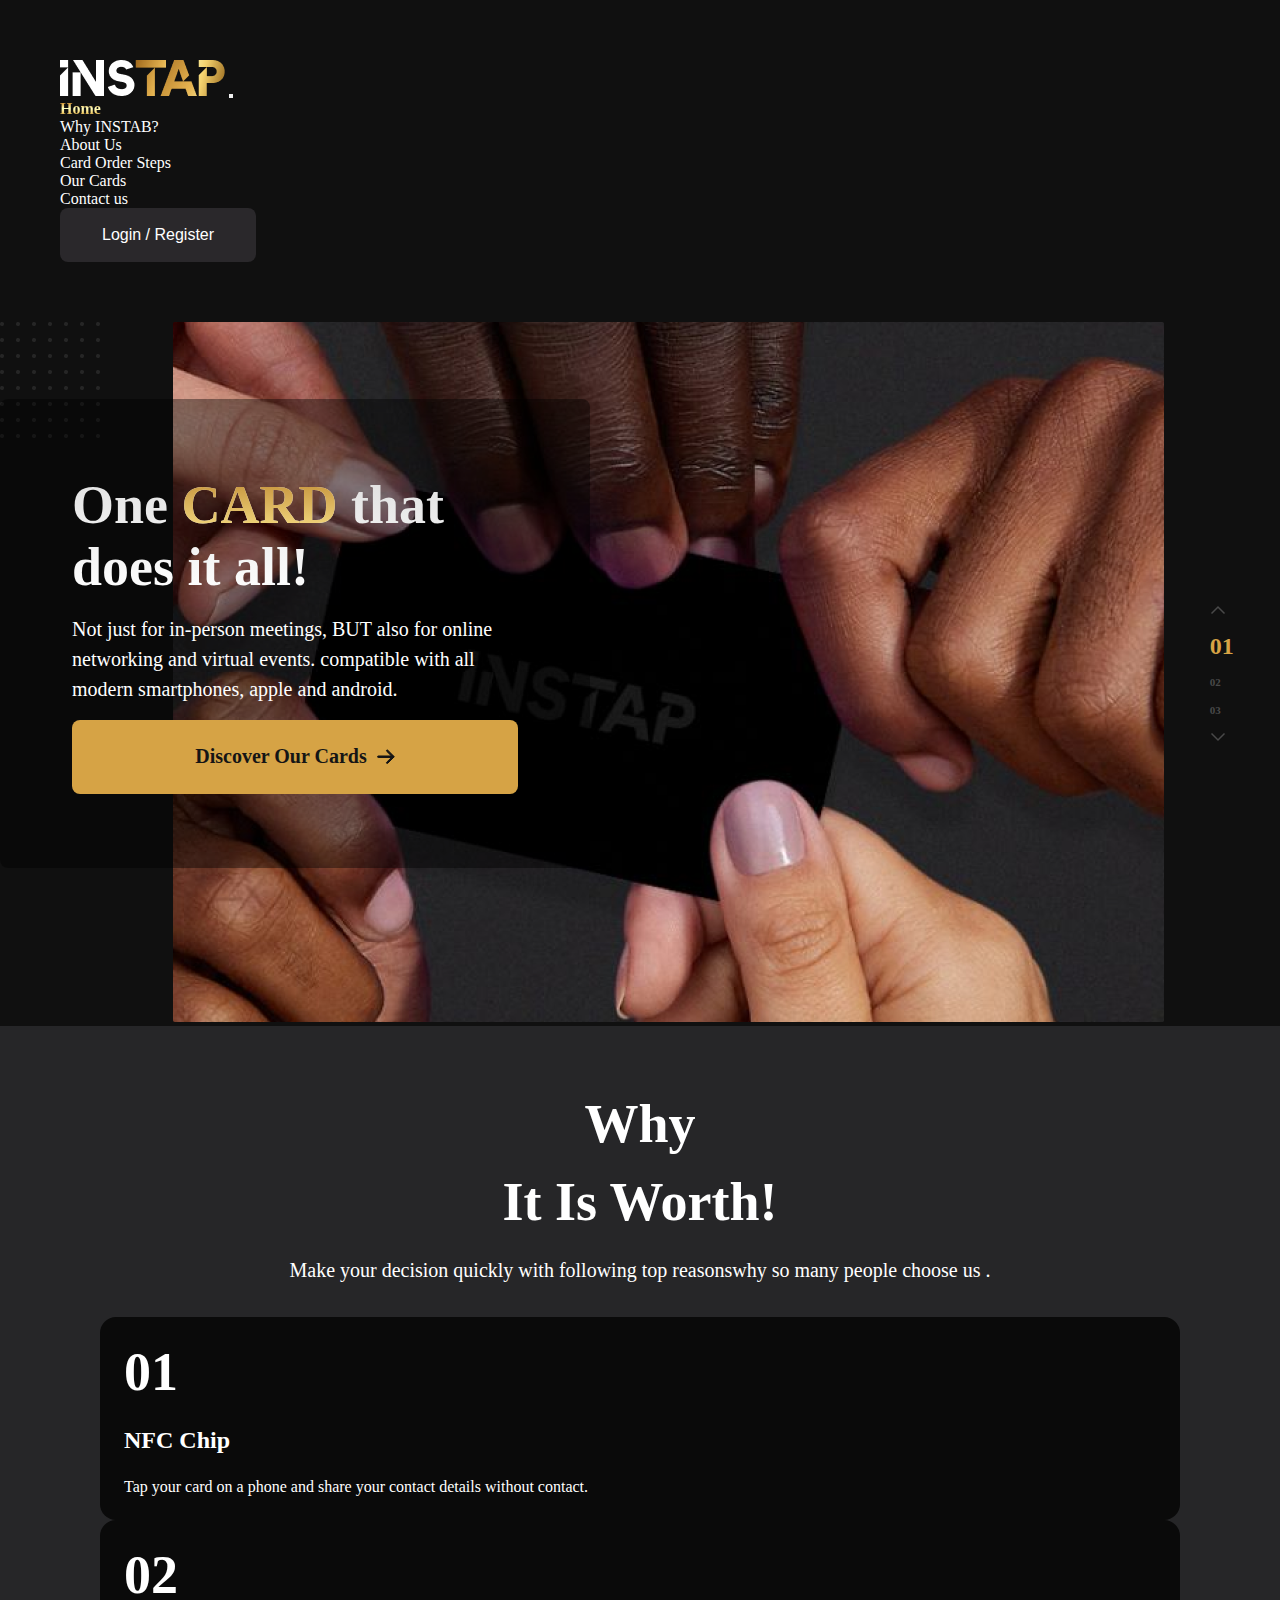
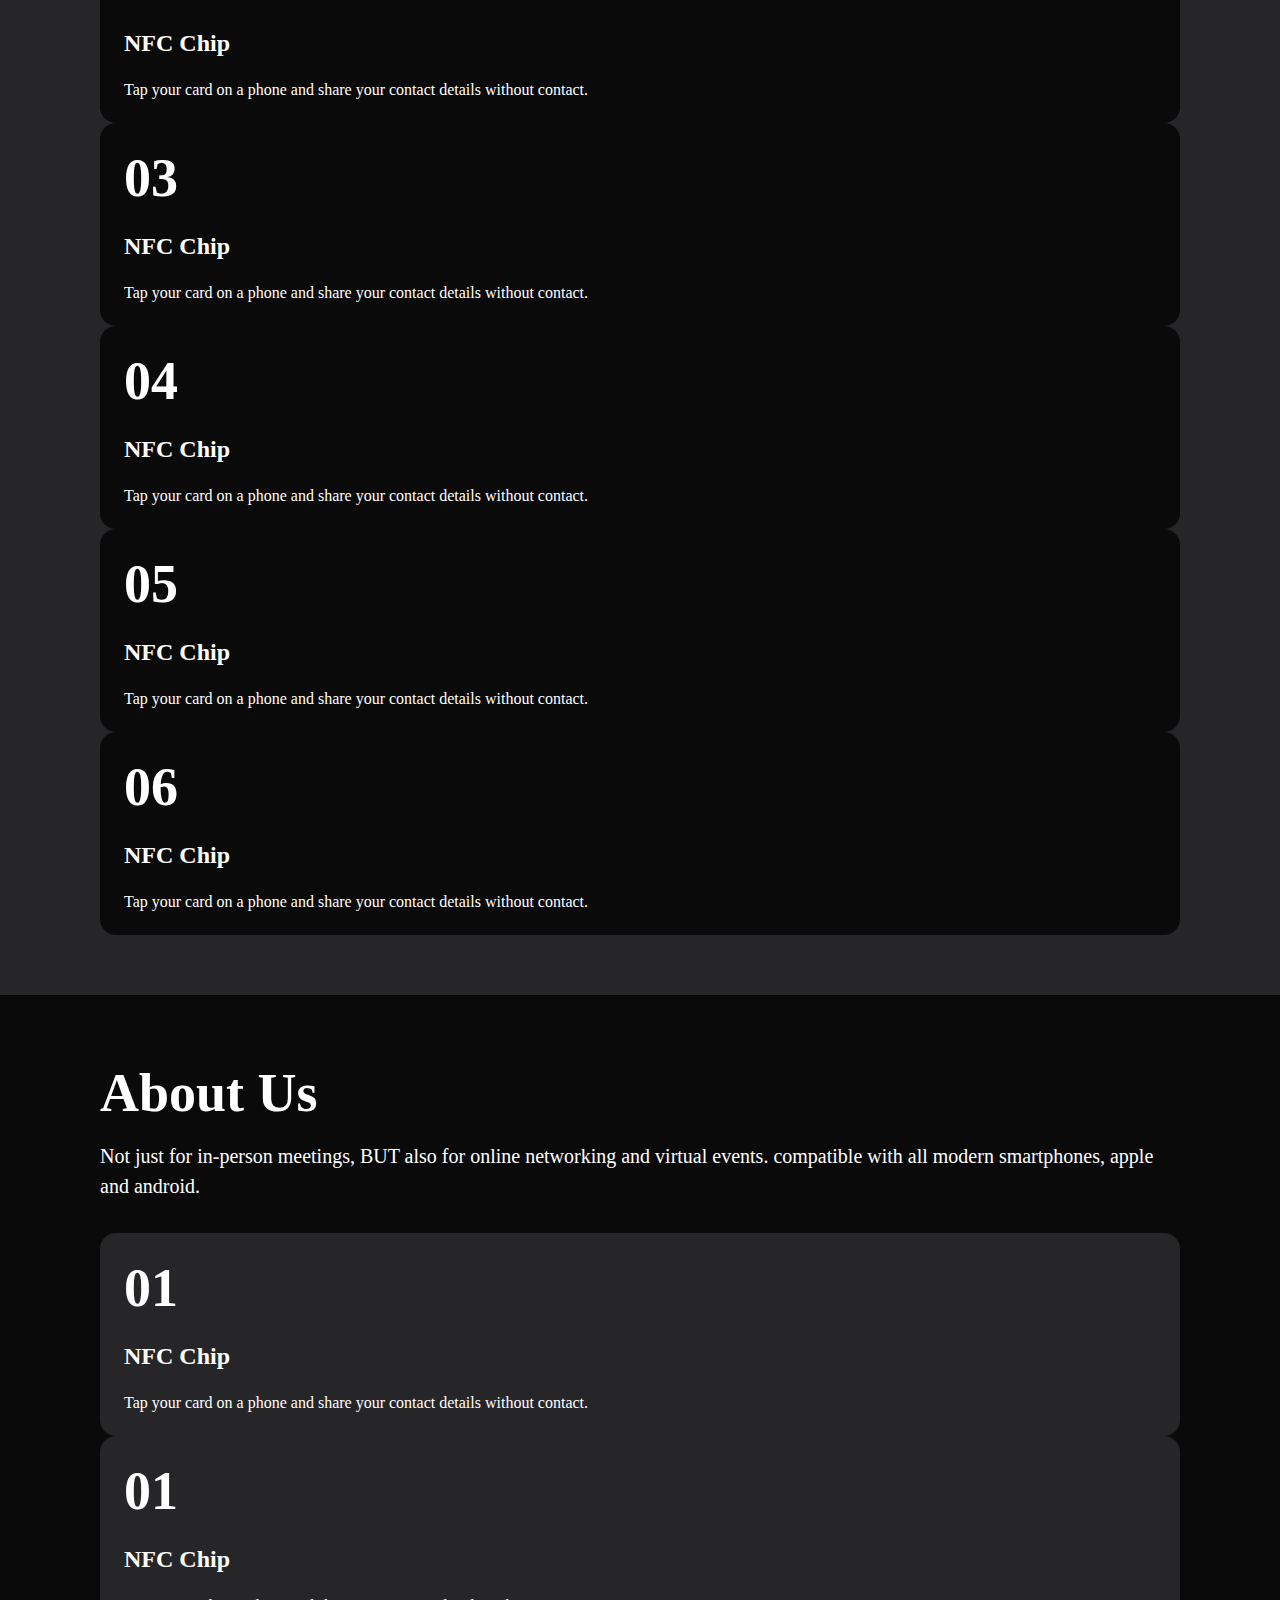
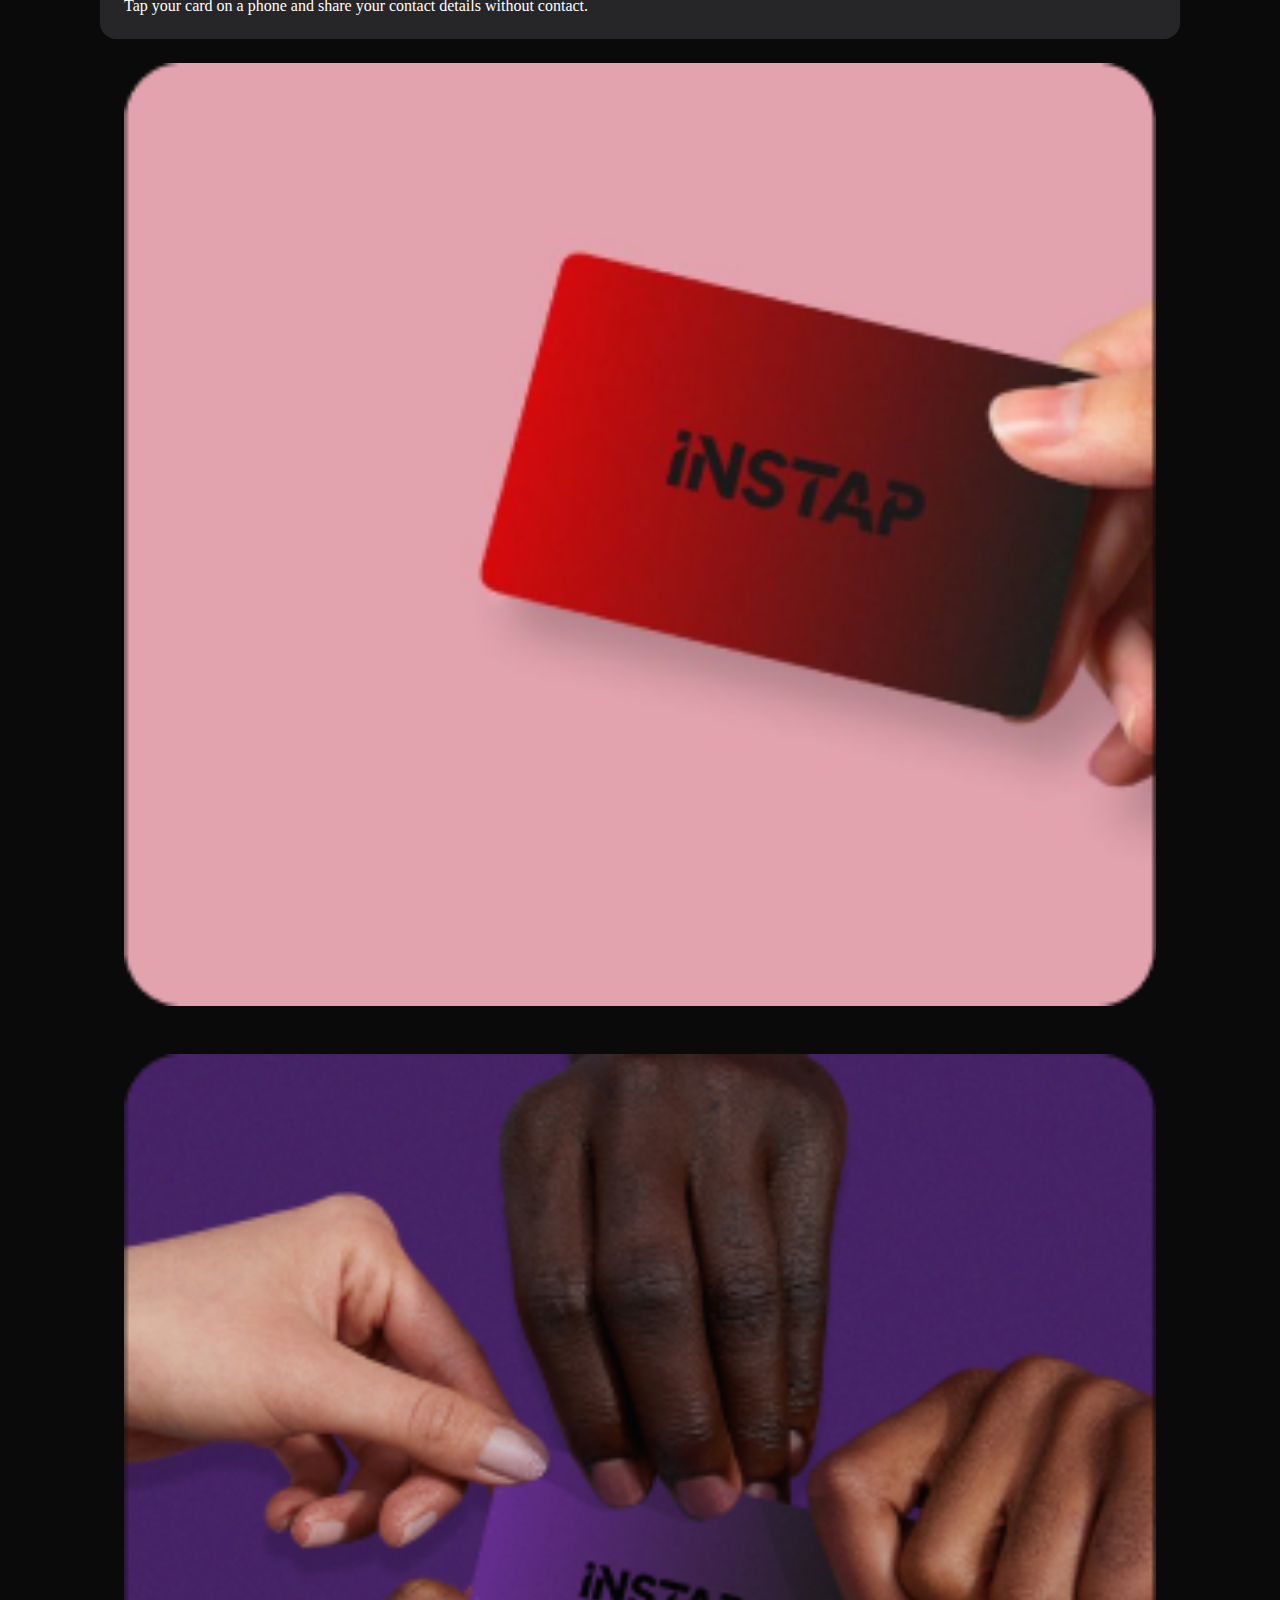
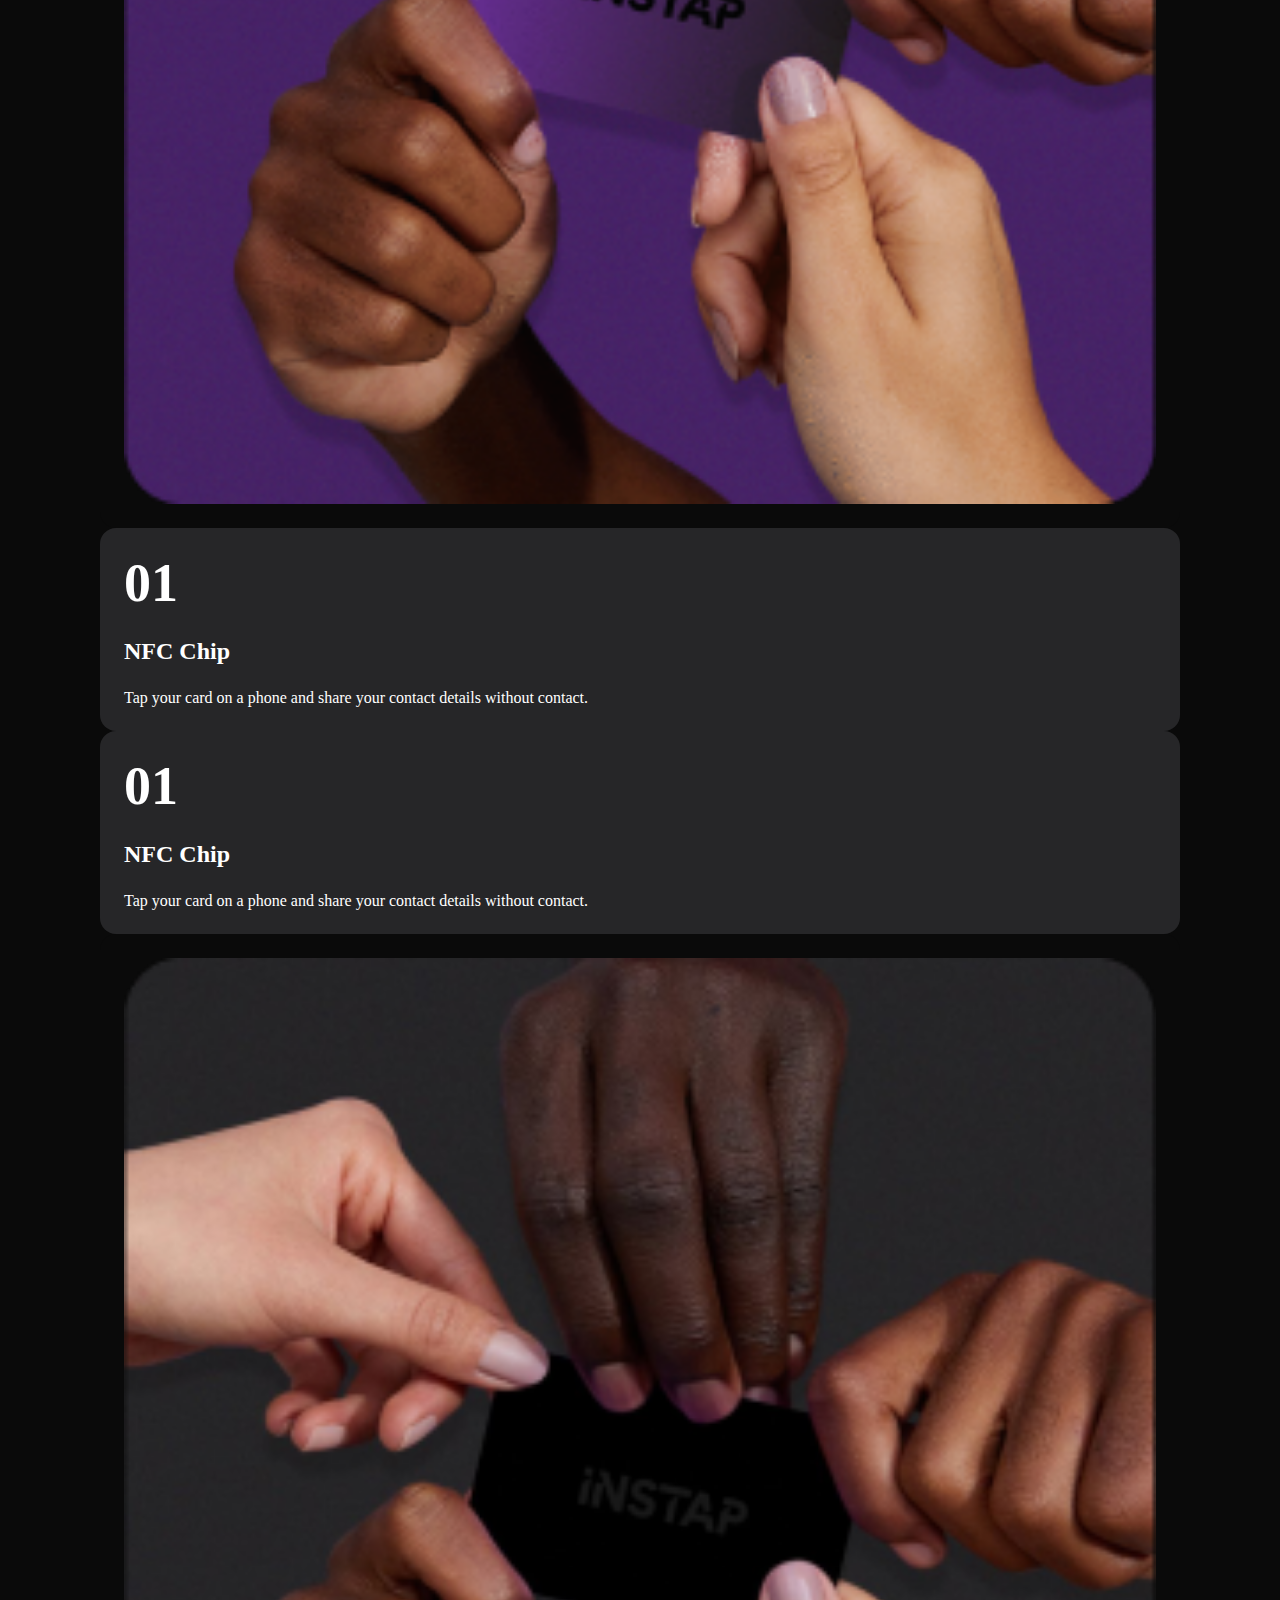
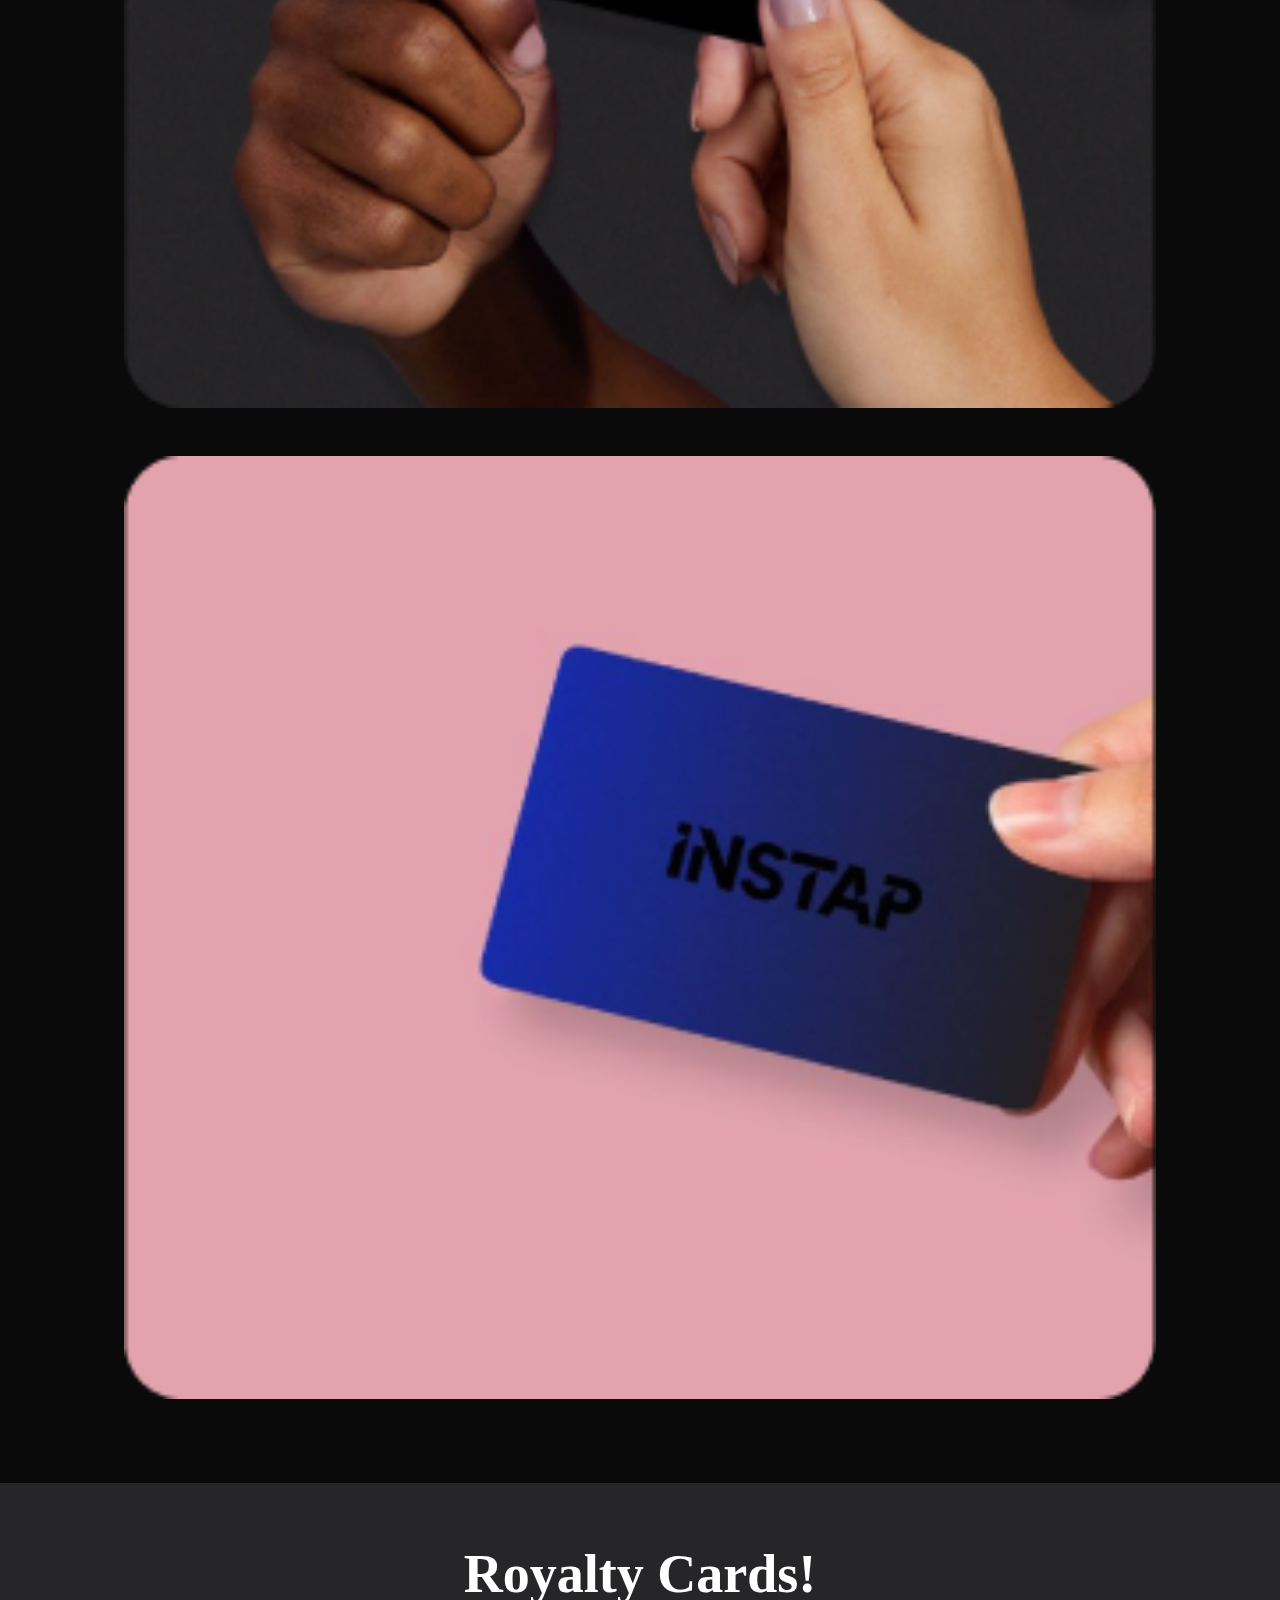
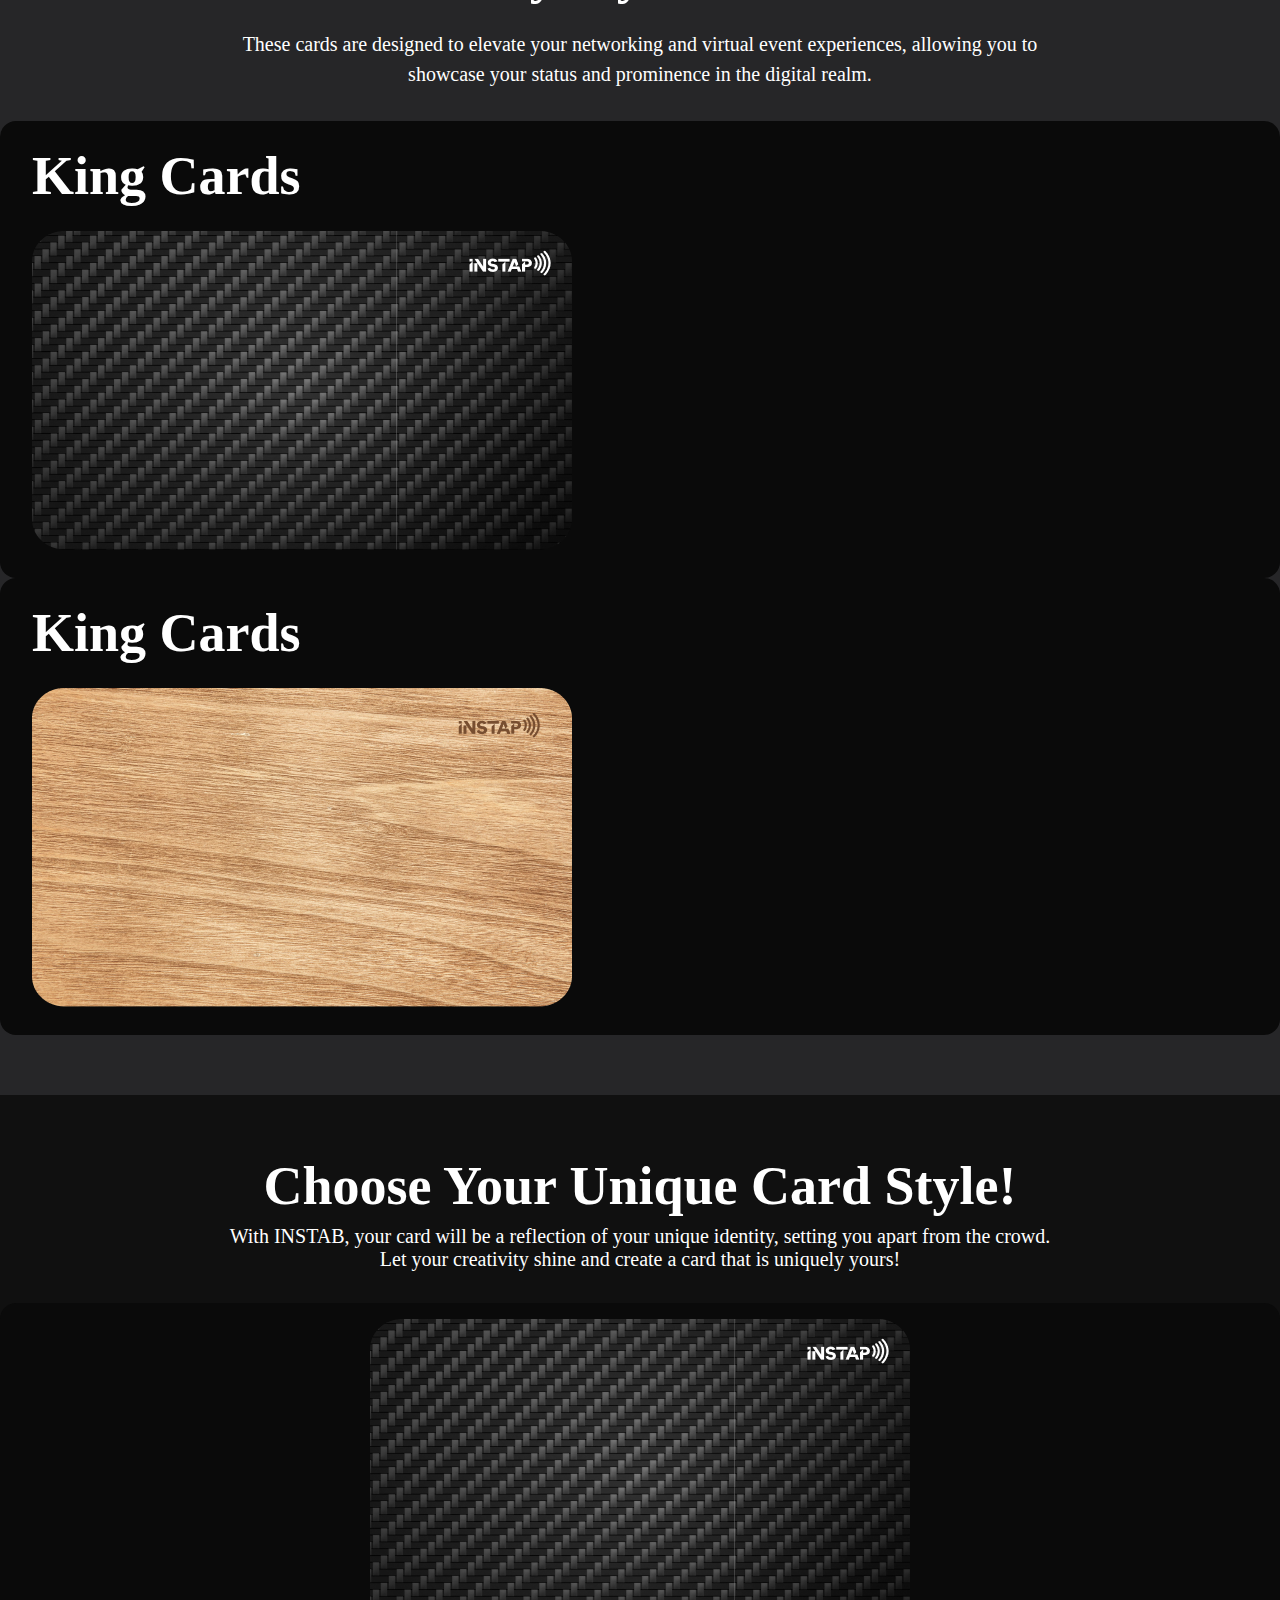
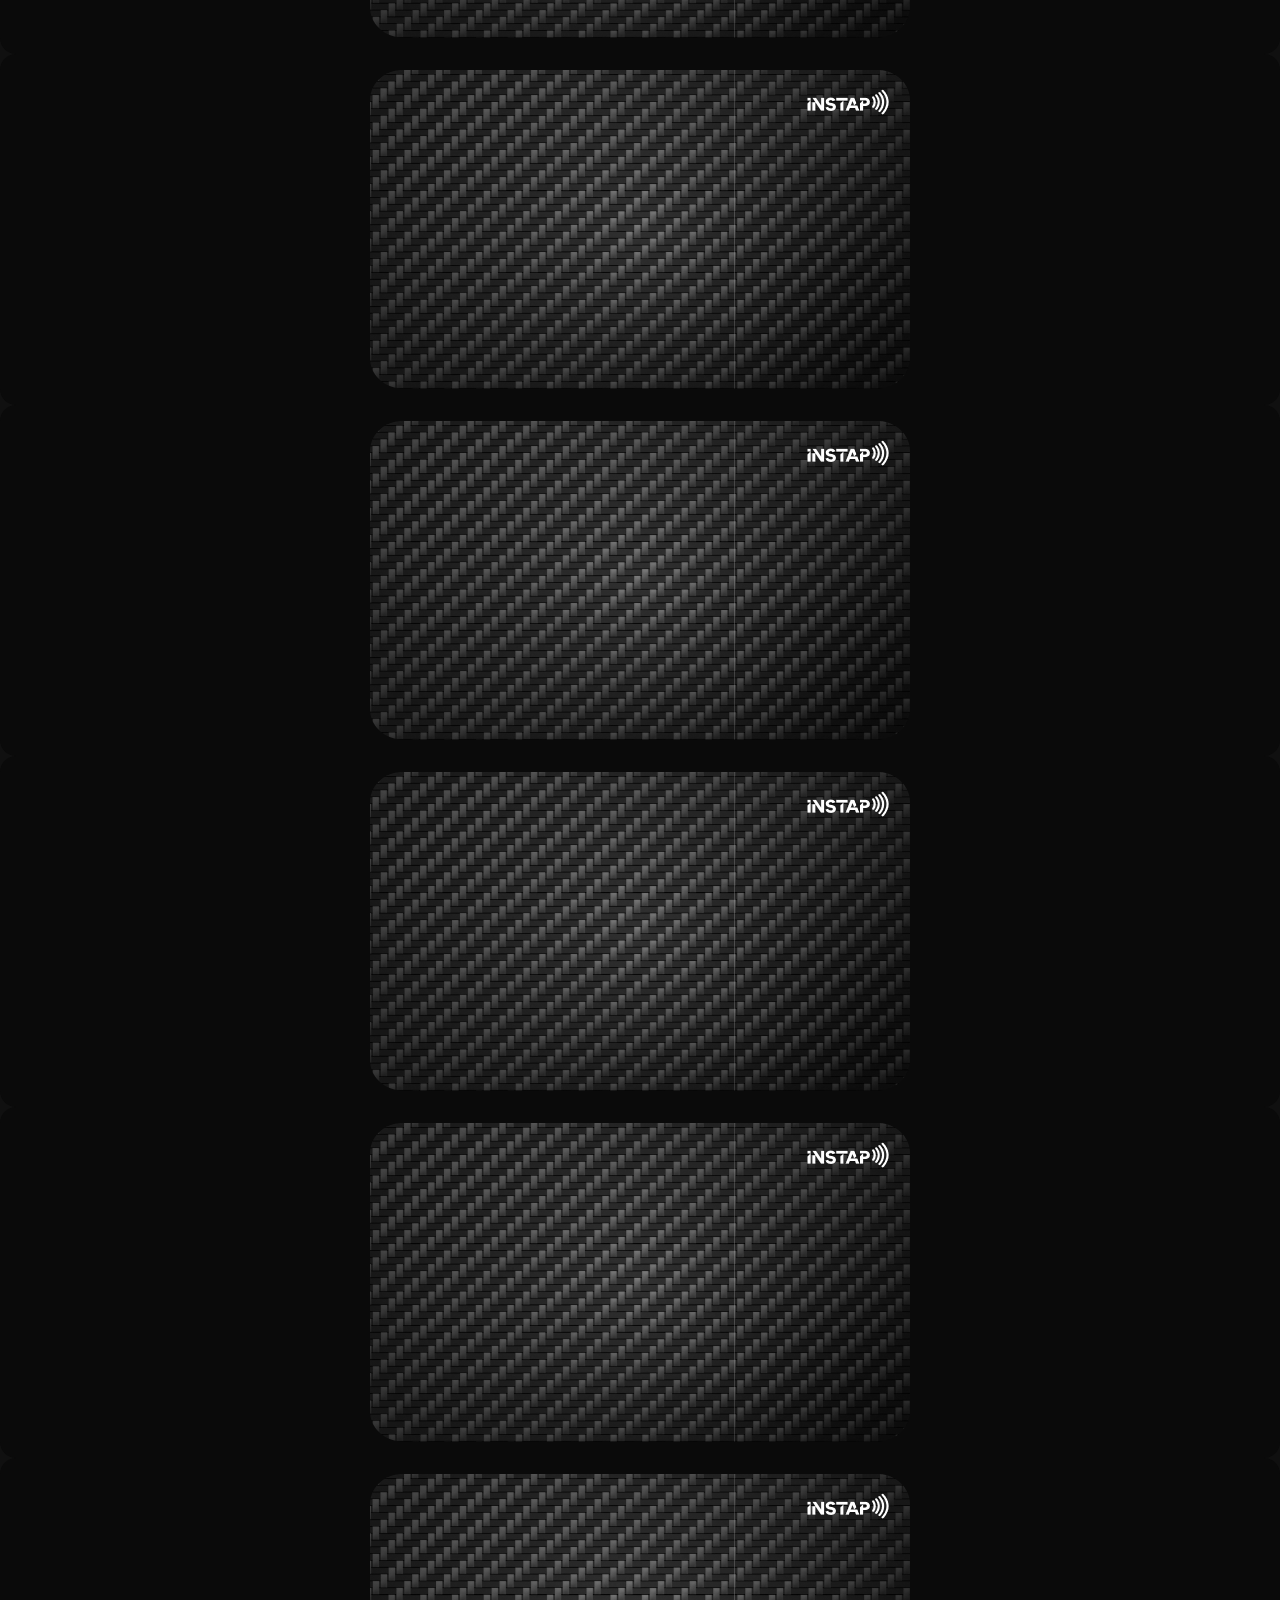
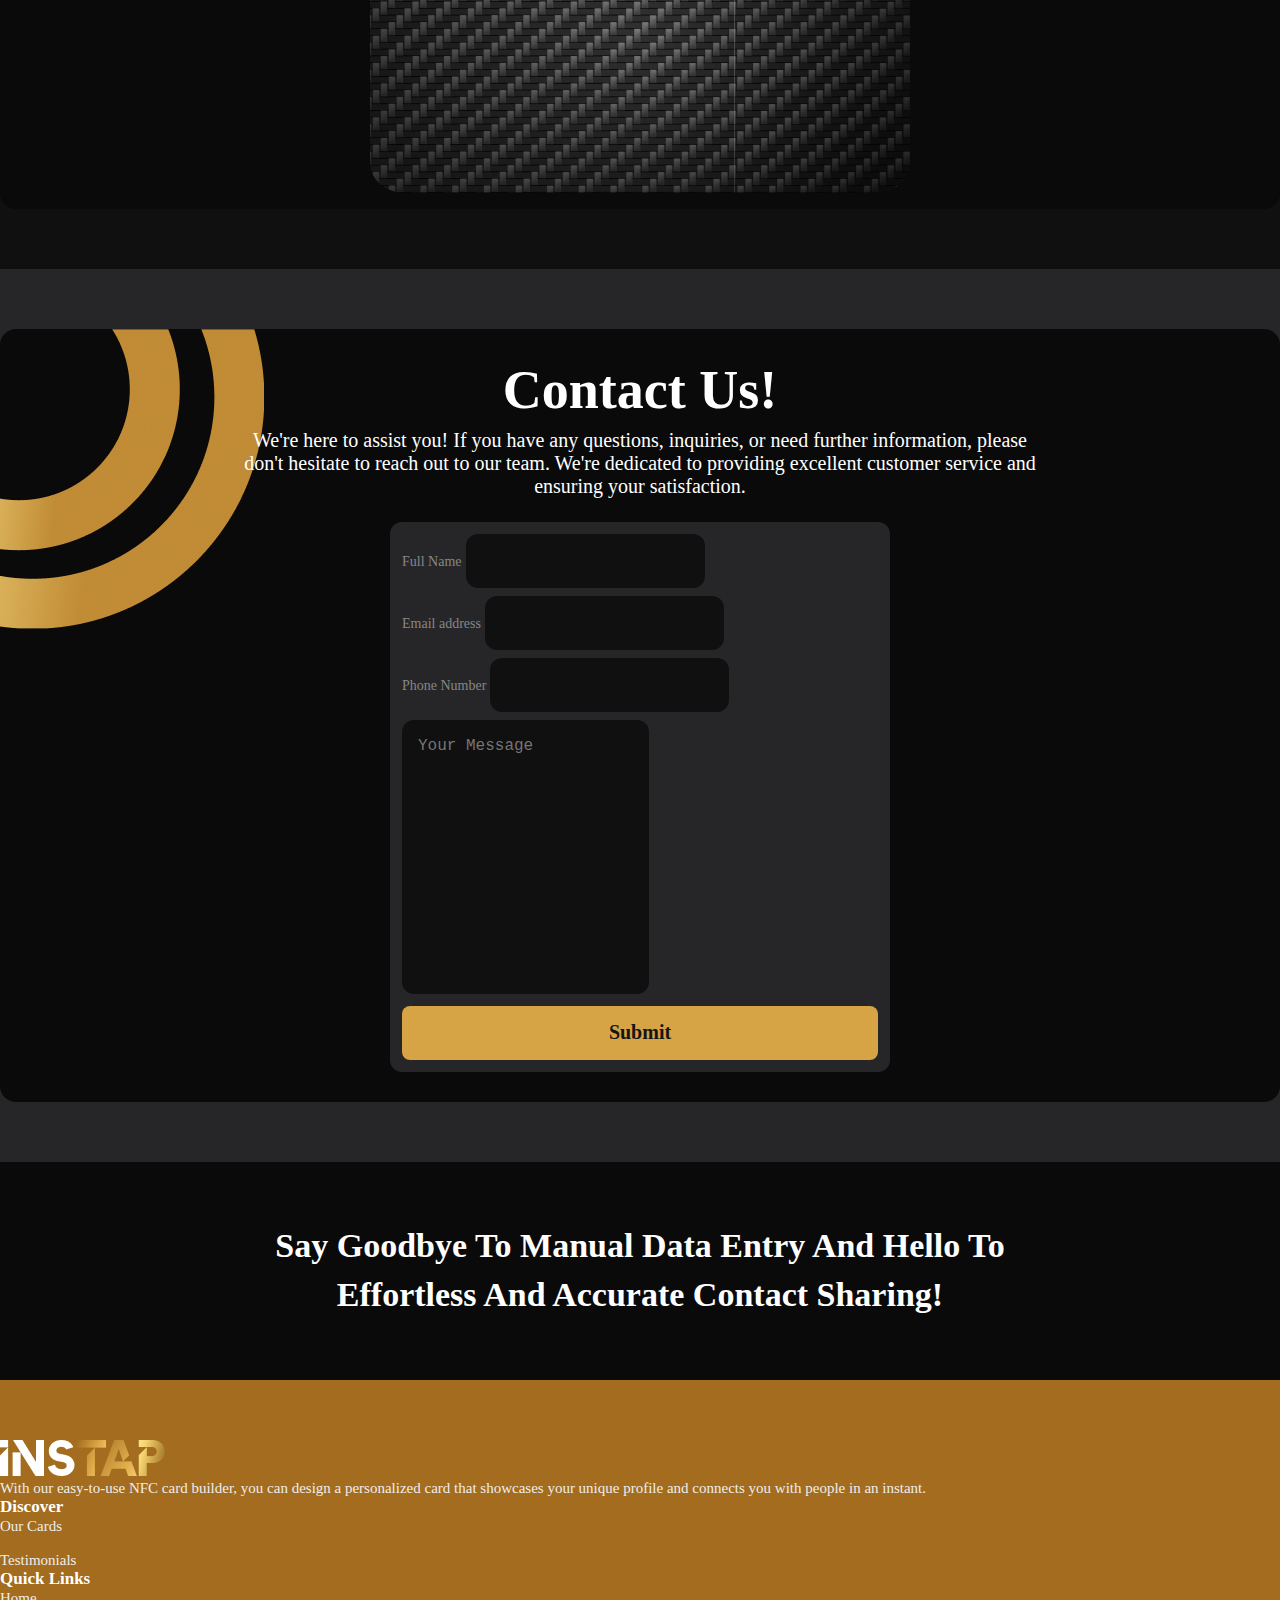
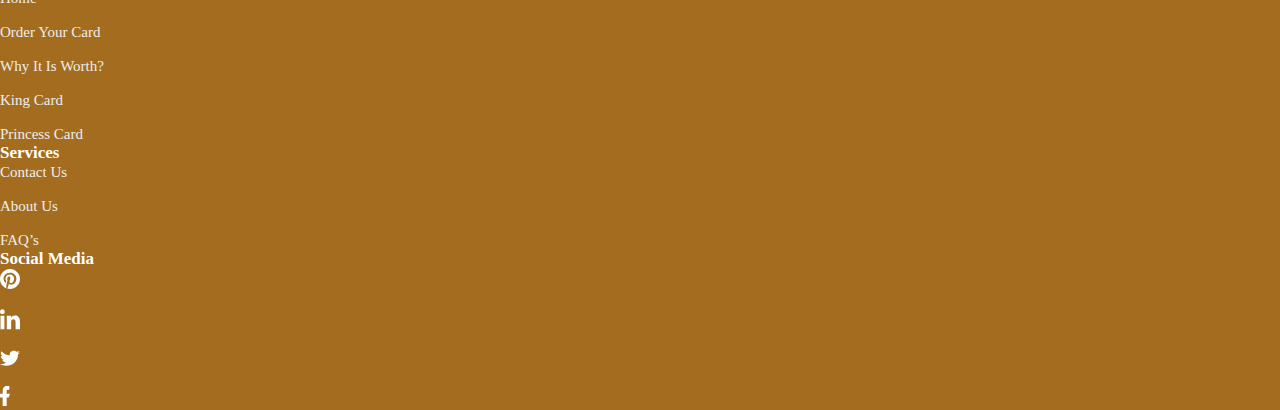
==== index.html @ fa88ee72 "fix slider and responsive it" ====
<!DOCTYPE html>
<html lang="en">

<head>
    <!-- Required meta tags -->
    <meta charset="utf-8" />
    <meta name="viewport" content="width=device-width, initial-scale=1" />

    <!-- Bootstrap CSS -->
    <link href="https://cdn.jsdelivr.net/npm/bootstrap@5.0.2/dist/css/bootstrap.min.css" rel="stylesheet"
        integrity="sha384-EVSTQN3/azprG1Anm3QDgpJLIm9Nao0Yz1ztcQTwFspd3yD65VohhpuuCOmLASjC" crossorigin="anonymous" />
    <link rel="stylesheet" href="./css/style.css" />
    <title>INSTAP</title>
</head>

<body>
    <div class="instap">
        <nav class="navbar navbar-expand-lg navbar-light ">
            <div class="container">
                <a class="navbar-brand" href="/">
                    <img src="./images/logo.png" alt="logo" />
                </a>
                <button class="navbar-toggler" type="button" data-bs-toggle="collapse" data-bs-target="#navbarNav"
                    aria-controls="navbarNav" aria-expanded="false" aria-label="Toggle navigation">
                    <span class="navbar-toggler-icon"></span>
                </button>
                <div class="collapse navbar-collapse" id="navbarNav">
                    <ul class="navbar-nav mx-auto">
                        <li class="nav-item">
                            <a class="nav-link active" href="/">Home</a>
                        </li>
                        <li class="nav-item">
                            <a class="nav-link" href="/">Why INSTAB?</a>
                        </li>
                        <li class="nav-item">
                            <a class="nav-link" href="/">About Us</a>
                        </li>
                        <li class="nav-item">
                            <a class="nav-link" href="/">Card Order Steps</a>
                        </li>
                        <li class="nav-item">
                            <a class="nav-link" href="/">Our Cards</a>
                        </li>
                        <li class="nav-item">
                            <a class="nav-link" href="/">Contact us</a>
                        </li>
                    </ul>
                    <button class="  btn-login-reg">Login / Register</button>
                </div>
            </div>
        </nav>


        <main>

            <section class="slider">
                <div class="slider-content">
                    <div class="slider-item-left">
                        <img src="./images/dots.png" alt="">
                        <div class="slider-item-over">
                            <div class="item-over-info">
                                <h3>One <span>CARD</span> that does it all!</h3>
                                <p>Not just for in-person meetings, BUT also for online networking and virtual events.
                                    compatible with all modern smartphones, apple and android.</p>
                                <a href="/">Discover Our Cards
                                    <svg width="18" height="15" viewBox="0 0 18 15" fill="none"
                                        xmlns="http://www.w3.org/2000/svg">
                                        <path
                                            d="M0.5 7.72571C0.5 7.34601 0.782154 7.03222 1.14823 6.98255L1.25 6.97571L16.25 6.97571C16.6642 6.97571 17 7.31149 17 7.72571C17 8.1054 16.7178 8.4192 16.3518 8.46886L16.25 8.47571L1.25 8.47571C0.835786 8.47571 0.5 8.13992 0.5 7.72571Z"
                                            fill="#151515" stroke="#151515" />
                                        <path
                                            d="M9.67101 2.23278C9.37749 1.94051 9.37646 1.46564 9.66872 1.17212C9.93442 0.905279 10.351 0.880177 10.6451 1.0974L10.7294 1.16983L16.7794 7.19383C17.047 7.46032 17.0714 7.87843 16.8524 8.17251L16.7794 8.25673L10.7294 14.2817C10.4359 14.574 9.96105 14.573 9.66877 14.2795C9.40305 14.0127 9.37971 13.596 9.59817 13.3028L9.67096 13.2189L15.187 7.72501L9.67101 2.23278Z"
                                            fill="#151515" stroke="#151515" />
                                    </svg>

                                </a>
                            </div>
                        </div>
                    </div>
                </div>
                <div class="slider-dots">
                    <div class="item-dots">
                    </div>
                </div>
            </section>
            <section class="why-instap">
                <div class="container">
                    <div class="why-instap-top">
                        <h1 class="why-instap-top-title">
                            Why
                            </br>
                            It Is Worth!</h1>
                        <p class="why-instap-top-desc">Make your decision quickly with following top reasonswhy so many
                            people choose us .</p>
                    </div>

                    <div class="row gy-3">
                        <div class="col-12 col-md-4">
                            <div class="why-items">
                                <h2>01</h2>
                                <span>NFC Chip</span>
                                <p>Tap your card on a phone and share your contact details without contact.</p>
                            </div>
                        </div>
                        <div class="col-12 col-md-4">
                            <div class="why-items">
                                <h2>02</h2>
                                <span>NFC Chip</span>
                                <p>Tap your card on a phone and share your contact details without contact.</p>
                            </div>
                        </div>
                        <div class="col-12 col-md-4">
                            <div class="why-items">
                                <h2>03</h2>
                                <span>NFC Chip</span>
                                <p>Tap your card on a phone and share your contact details without contact.</p>
                            </div>
                        </div>

                        <div class="col-12 col-md-4">
                            <div class="why-items">
                                <h2>04</h2>
                                <span>NFC Chip</span>
                                <p>Tap your card on a phone and share your contact details without contact.</p>
                            </div>
                        </div>
                        <div class="col-12 col-md-4">
                            <div class="why-items">
                                <h2>05</h2>
                                <span>NFC Chip</span>
                                <p>Tap your card on a phone and share your contact details without contact.</p>
                            </div>
                        </div>
                        <div class="col-12 col-md-4">
                            <div class="why-items">
                                <h2>06</h2>
                                <span>NFC Chip</span>
                                <p>Tap your card on a phone and share your contact details without contact.</p>
                            </div>
                        </div>


                    </div>


                </div>
            </section> 


            <section class="about-us">
                <div class="container">
                    <div class="about-us-top">
                        <h2 class="about-us-top-title">About Us</h2>
                        <p class="about-us-top-desc">Not just for in-person meetings, BUT also for online networking and
                            virtual events. compatible with all modern smartphones, apple and android.</p>
                    </div>

                    <div class="row g-3">
                        <div class="col col-md-3">
                            <div class="why-items about-us-item">
                                <h2>01</h2>
                                <span>NFC Chip</span>
                                <p>Tap your card on a phone and share your contact details without contact.</p>
                            </div>


                        </div>
                        <div class="col-md-3">
                            <div class="why-items about-us-item">
                                <h2>01</h2>
                                <span>NFC Chip</span>
                                <p>Tap your card on a phone and share your contact details without contact.</p>
                            </div>


                        </div>
                        <div class="col-md-3">
                            <div class="why-items p-0">
                                <img src="./images/about-instap.png" alt="">
                            </div>

                        </div>
                        <div class="col-md-3">
                            <div class="why-items p-0">
                                <img src="./images/about-instap2.png" alt="">
                            </div>
                        </div>
                        <div class="col col-md-3">
                            <div class="why-items about-us-item">
                                <h2>01</h2>
                                <span>NFC Chip</span>
                                <p>Tap your card on a phone and share your contact details without contact.</p>
                            </div>


                        </div>
                        <div class="col-md-3">
                            <div class="why-items about-us-item">
                                <h2>01</h2>
                                <span>NFC Chip</span>
                                <p>Tap your card on a phone and share your contact details without contact.</p>
                            </div>


                        </div>
                        <div class="col-md-3">
                            <div class="why-items p-0">
                                <img src="./images/about-instap3.png" alt="">
                            </div>

                        </div>
                        <div class="col-md-3">
                            <div class="why-items p-0">
                                <img src="./images/about-instap4.png" alt="">
                            </div>
                        </div>
                    </div>
                </div>
            </section>

            <section class="cards">
                <div class="container">
                    <div class="cards-top">
                        <h2 class="cards-top-title">Royalty Cards!</h2>
                        <p class="cards-top-desc">These cards are designed to elevate your networking and virtual event
                            experiences, allowing you to showcase your status and prominence in the digital realm.</p>
                    </div>

                    <div class="row g-3">
                        <div class="col-md-6">
                            <div class="cards-items">
                                <h2 class="card-items-title">King Cards</h2>
                                <div>
                                    <img src="./images/card-item.png" alt="">
                                </div>
                            </div>
                        </div>
                        <div class="col-md-6">
                            <div class="cards-items">
                                <h2 class="card-items-title">King Cards</h2>
                                <div>
                                    <img src="./images/card-item2.png" alt="">
                                </div>
                            </div>
                        </div>
                    </div>
                </div>
            </section>


            <section class="choose-card">
                <div class="container">
                    <div class="choose-card-top">
                        <h2 class="choose-card-top-title">Choose Your Unique Card Style!</h2>
                        <p class="choose-card-top-desc">With INSTAB, your card will be a reflection of your unique
                            identity, setting you apart from the crowd. Let your creativity shine and create a card that
                            is uniquely yours!</p>
                    </div>

                    <div class="row g-3">
                        <div class="col-12 col-md-6">
                            <div class="choose-card-item">
                                <img src="./images/card-item.png" alt="">

                            </div>
                        </div>

                        <div class="col-12 col-md-6">
                            <div class="choose-card-item">
                                <img src="./images/card-item.png" alt="">

                            </div>
                        </div>
                        <div class="col-12 col-md-6">
                            <div class="choose-card-item">
                                <img src="./images/card-item.png" alt="">

                            </div>
                        </div>

                        <div class="col-12 col-md-6">
                            <div class="choose-card-item">
                                <img src="./images/card-item.png" alt="">

                            </div>
                        </div>

                        <div class="col-12 col-md-6">
                            <div class="choose-card-item">
                                <img src="./images/card-item.png" alt="">

                            </div>
                        </div>
                        <div class="col-12 col-md-6">
                            <div class="choose-card-item">
                                <img src="./images/card-item.png" alt="">

                            </div>
                        </div>


                    </div>
                </div>



            </section>


            <section class="contact-us">
                <div class="container">
                    <div class="contact-us-top">
                        <h2 class="contact-us-top-title">Contact Us!</h2>
                        <p class="contact-us-top-desc">We're here to assist you! If you have any questions, inquiries,
                            or need further information, please don't hesitate to reach out to our team. We're dedicated
                            to providing excellent customer service and ensuring your satisfaction.</p>
                    </div>

                    <form>
                        <div class="mb-2">
                            <label class="form-label">Full Name</label>
                            <input type="text" class="form-control">
                        </div>
                        <div class="mb-2">
                            <label for="exampleInputEmail1" class="form-label">Email address</label>
                            <input type="email" class="form-control" id="exampleInputEmail1"
                                aria-describedby="emailHelp">
                        </div>
                        <div class="mb-2">
                            <label class="form-label">Phone Number</label>
                            <input type="text" class="form-control">
                        </div>
                        <div class="mb-3">
                            <textarea class="form-control" placeholder="Your Message" id="floatingTextarea2"
                                style="height: 274px"></textarea>
                        </div>

                        <button type="submit" class="btn btn-primary btn-form">Submit</button>
                    </form>

                    <img src="./images/contact.png" alt="" class="img-contact">
                </div>
            </section>

            <div class="say-goodbye">
                <p>Say goodbye to manual data entry and hello to effortless and accurate contact sharing!</p>
            </div>
        </main>



     
        <footer>
            <div class="container">
                <div class="row g-5 ">
                    <div class="col ">
                        <a href="/">
                            <img src="./images/logo.png" alt="" />
                        </a>
                        <p class="footer-desc">
                            With our easy-to-use NFC card builder, you can design a personalized
                            card that showcases your unique profile and connects you with people
                            in an instant.
                        </p>
                    </div>
                    <div class="col">
                        <h4 class="footer-item-title">Discover</h4>
                        <ul class="footer-list">
                            <li><a href="">Our Cards</a></li>
                            <li><a href="">Testimonials</a></li>
                        </ul>
                    </div>
                    <div class="col">
                        <h4 class="footer-item-title">Quick Links</h4>
                        <ul class="footer-list">
                            <li><a href="">Home</a></li>
                            <li><a href="">Order Your Card</a></li>
                            <li><a href="">Why It Is Worth?</a></li>
                            <li><a href="">King Card</a></li>
                            <li><a href="">Princess Card</a></li>
                        </ul>
                    </div>

                    <div class="col">
                        <h4 class="footer-item-title">Services</h4>
                        <ul class="footer-list">
                            <li><a href="">Contact Us</a></li>
                            <li><a href="">About Us</a></li>
                            <li><a href="">FAQ’s</a></li>
                        </ul>
                    </div>
                    <div class="col">
                        <h4 class="footer-item-title">Social Media</h4>
                        <ul class="footer-list">
                            <li>
                                <a href="">
                                    <svg width="20" height="20" viewBox="0 0 20 20" fill="none"
                                        xmlns="http://www.w3.org/2000/svg">
                                        <path
                                            d="M20 9.99998C20 15.5228 15.5228 20 10 20C8.96691 20 7.9704 19.8433 7.03295 19.5525C7.4442 18.8843 8.0437 17.8104 8.26376 16.9464L8.88926 14.5678C9.21026 15.1933 10.165 15.7201 11.1773 15.7201C14.1897 15.7201 16.3625 12.9464 16.3625 9.49784C16.3625 6.1892 13.6629 3.72008 10.1979 3.72008C5.87693 3.72008 3.58887 6.6172 3.58887 9.76945C3.58887 11.2427 4.37076 13.0617 5.6218 13.646C5.8111 13.7365 5.9181 13.6954 5.95922 13.5143C5.97286 13.4563 6.01055 13.305 6.05527 13.1255C6.11846 12.8718 6.1957 12.5616 6.23905 12.3785C6.26376 12.2797 6.25551 12.1892 6.17322 12.0905C5.76172 11.5884 5.43247 10.6666 5.43247 9.81062C5.43247 7.60483 7.10326 5.47318 9.95101 5.47318C12.4119 5.47318 14.1321 7.14394 14.1321 9.53901C14.1321 12.2386 12.7658 14.1151 10.9881 14.1151C10.0086 14.1151 9.26789 13.3003 9.50655 12.3044C9.60911 11.8796 9.74399 11.4433 9.87519 11.0189C10.1125 10.2511 10.3378 9.52235 10.3378 8.9711C10.3378 8.20567 9.9263 7.5637 9.07035 7.5637C8.06622 7.5637 7.25964 8.60075 7.25964 9.9917C7.25964 10.8723 7.55593 11.4732 7.55593 11.4732C7.55593 11.4732 6.5683 15.6625 6.38722 16.4443C6.18987 17.3077 6.26362 18.5244 6.35405 19.3145C2.63424 17.8574 0 14.2363 0 9.99998C0 4.47714 4.47717 0 10 0C15.5228 0 20 4.47714 20 9.99998Z"
                                            fill="white" />
                                    </svg>
                                </a>
                            </li>
                            <li>
                                <a href="">
                                    <svg width="20" height="21" viewBox="0 0 20 21" fill="none"
                                        xmlns="http://www.w3.org/2000/svg">
                                        <path fill-rule="evenodd" clip-rule="evenodd"
                                            d="M20 20.3334H15.5796V13.3024C15.5796 11.4624 14.8886 10.2059 13.3677 10.2059C12.205 10.2059 11.5582 11.0539 11.2573 11.8709C11.1441 12.1639 11.1618 12.5724 11.1618 12.9809V20.3334H6.78273C6.78273 20.3334 6.83909 7.87887 6.78273 6.74687H11.1618V8.87938C11.4209 7.94688 12.82 6.61638 15.0527 6.61638C17.8232 6.61638 20 8.57037 20 12.7789V20.3334ZM2.35454 5.04738H2.32591C0.915002 5.04738 0 4.00887 0 2.69237C0 1.35037 0.941824 0.333374 2.38137 0.333374C3.81955 0.333374 4.70408 1.34787 4.73181 2.68837C4.73181 4.00487 3.81954 5.04738 2.35454 5.04738ZM0.504539 6.74687H4.40272V20.3334H0.504539V6.74687Z"
                                            fill="white" />
                                    </svg>
                                </a>
                            </li>
                            <li>
                                <a href=""><svg width="20" height="16" viewBox="0 0 20 16" fill="none"
                                        xmlns="http://www.w3.org/2000/svg">
                                        <path
                                            d="M20 2.44334C19.2477 2.74623 18.452 2.94754 17.6375 3.04108C18.4959 2.57097 19.1376 1.82657 19.4412 0.948917C18.6376 1.38879 17.7585 1.69859 16.8418 1.86492C16.2797 1.3105 15.5498 0.925028 14.7471 0.758614C13.9443 0.5922 13.106 0.652544 12.3409 0.931799C11.5758 1.21105 10.9195 1.6963 10.4572 2.32446C9.99495 2.95261 9.74811 3.6946 9.7488 4.45397C9.74565 4.74374 9.77753 5.03293 9.84384 5.31617C8.21268 5.24236 6.61677 4.85162 5.16043 4.1695C3.70409 3.48738 2.42012 2.52924 1.39245 1.35771C0.864844 2.19023 0.701343 3.17722 0.935321 4.11722C1.1693 5.05723 1.78312 5.87937 2.65149 6.41586C2.00274 6.39968 1.3677 6.2398 0.799894 5.94971V5.99094C0.800962 6.86489 1.1282 7.71182 1.72653 8.38916C2.32485 9.0665 3.15773 9.53291 4.08496 9.70986C3.73418 9.7952 3.37266 9.83712 3.00991 9.8345C2.74943 9.83875 2.48922 9.81707 2.23377 9.76984C2.49877 10.5209 3.00949 11.1778 3.69562 11.6499C4.38176 12.122 5.20957 12.3862 6.0651 12.4061C4.61377 13.4537 2.82387 14.0221 0.981439 14.0203C0.653423 14.0223 0.325605 14.0049 0 13.9682C1.87484 15.0833 4.05953 15.6732 6.2899 15.6666C13.8348 15.6666 17.96 9.89786 17.96 4.89744C17.96 4.73006 17.9537 4.56868 17.9449 4.40823C18.7537 3.87403 19.4501 3.20817 20 2.44334Z"
                                            fill="white" />
                                    </svg>
                                </a>
                            </li>

                            <li>
                                <a href="">
                                    <svg width="10" height="20" viewBox="0 0 10 20" fill="none"
                                        xmlns="http://www.w3.org/2000/svg">
                                        <path fill-rule="evenodd" clip-rule="evenodd"
                                            d="M10 7.69231H6.66667V4.61538C6.66667 3.76615 7.264 3.84615 8 3.84615H9.33333V0H6.66667C5.6058 0 4.58838 0.486263 3.83824 1.35181C3.08809 2.21737 2.66667 3.39131 2.66667 4.61538V7.69231H0V11.5385H2.66667V20H6.66667V11.5385H8.66667L10 7.69231Z"
                                            fill="white" />
                                    </svg>
                                </a>
                            </li>
                        </ul>
                    </div>

                </div>
            </div>
        </footer>

    </div>


    <script src="https://cdn.jsdelivr.net/npm/bootstrap@5.0.2/dist/js/bootstrap.bundle.min.js"
        integrity="sha384-MrcW6ZMFYlzcLA8Nl+NtUVF0sA7MsXsP1UyJoMp4YLEuNSfAP+JcXn/tWtIaxVXM"
        crossorigin="anonymous"></script>
    <script src="./js/index.js"></script>
</body>

</html>
---- css/style.css ----
/* general style */
* {
  padding: 0;
  margin: 0;
  box-sizing: border-box;
}

ul {
  list-style: none;
  padding: 0;
}
a {
  text-decoration: none;
}

p {
  margin: 0;
}
textarea {
  resize: none;
}

.instap {
  background: #101010;
  display: flex;
  justify-content: space-between;
  flex-direction: column;
  height: 100vh;
}
/* nav style */
.navbar{
    padding: 60px;
}

.navbar-light .navbar-nav .nav-link.active, .navbar-light .navbar-nav .show>.nav-link{
    background-image: linear-gradient(#834906,#E5B350,#FFFFBE,#F5D36F,#774300);
    -webkit-background-clip: text;
    -webkit-text-fill-color: transparent;
font-weight: 700;
  


}


.navbar-nav {
    gap: 30px;
}
.navbar-light .navbar-nav .nav-link{
  color: #fff;
  font-weight: 500;
  font-size: 16px;
  margin: 0;
}
.btn-login-reg {
  background-color: #2a282b;
  height: 54px;
  padding: 12px 42px;
  border-radius: 8px;
  display: flex;
  justify-content: center;
  align-items: center;
  border: none;
  color: #fff;
  font-size: 16px;
  line-height: 19.5px;
  font-weight: 500;
}
/* main style */
.slider {
background-color: rgba(16, 16, 16, 1);
  display: flex;
}
.slider img{
    max-width: 100%;
}
.slider-content{
    flex: 10;
    display: flex;
    justify-content: space-between;
    position: relative;
}

.slider-content .slider-item:first-child {
    flex: 1;
    display: flex;
    align-items: flex-start;
}
.slider-dots{
    flex: 1;
    display: flex;
    justify-content: center;
    align-items: center;
}
.item-dots span{
color: #494949;
font-weight: 900;
font-size: 11px;
font-family: 'Noto Serif JP';
}
.item-dots span.active{
  color: #D6A345;
  
  font-size: 24px;

  }
.slider-item img{
  width: 991px;
}
.slider-item-over{
    background: rgba(0, 0, 0, 0.4);
    border-radius: 8px;
position: absolute;
top: 11%;
left: 0;
display: flex;
justify-content: center;
align-items: center;

width: 590px;
height: 469px;

}
.item-over-info{
    display: flex;
    flex-direction: column;
    gap: 16px;
    width: 446px;
}
.item-over-info h3{
    font-size: 54px;
    font-weight: 900;
    font-family: 'Noto Serif JP';
    background-image: linear-gradient(rgba(224, 224, 224, 1),
    rgba(255, 255, 255, 1));
    -webkit-background-clip: text;
    -webkit-text-fill-color: transparent;
}
.item-over-info h3 span{
    background-image: linear-gradient(rgba(193, 140, 53, 1),
    rgba(248, 224, 135, 1));
    -webkit-background-clip: text;
    -webkit-text-fill-color: transparent;
}
.item-over-info p{
    color: #fff;
    font-weight: 400;
    font-size: 20px;
    font-family: 'Product Sans';
    line-height: 30px;
    width: 446px;
}
.item-over-info a {
    background: rgba(214, 163, 69, 1);
    padding: 17px 40px;
    border-radius: 8px;
    height: 74px;
    border: none;
    color: rgba(21, 21, 21, 1);
    font-family: 'Proxima Nova';
    font-weight: 700;
    font-size: 20px;
    display: flex;
    justify-content: center;
    align-items: center;
    gap: 10px;
}
.item-dots {
  display: flex;
  flex-direction: column;
  gap: 16px;
}
.why-instap {
  background: #262628;
  padding: 60px 100px;
}
.why-instap-top {
  display: flex;
  flex-direction: column;
  gap: 14px;
  justify-content: center;
  align-items: center;
}
.why-instap-top-title {
  text-align: center;
  color: #fff;
  font-weight: 900;
  font-size: 54px;
  font-family: "Noto Serif JP";
  line-height: 77.6px;
}
.why-instap-top-desc {
  font-weight: 400;
  font-size: 20px;
  line-height: 30px;
  color: #fff;
  font-family: "Product Sans";
}
.why-items {
  background: #0a0a0a;
  padding: 24px;
  border-radius: 16px;
  display: flex;
  flex-direction: column;
  gap: 24px;
}
.why-items h2 {
  color: #fff;
  font-weight: 900;
  font-size: 54px;
  font-family: "Noto Serif JP";
}
.why-items span {
  font-weight: 700;
  color: #fff;
  font-size: 24px;
  font-family: "Product Sans";
}
.why-items p {
  letter-spacing: 1%;
  font-weight: 400;
  font-size: 16px;
  font-family: "Product Sans";
  color: #fff;
}

.about-us {
  padding: 60px 100px;
  background-color: #0a0a0a;
}
.about-us .container ,.why-instap .container {
  display: flex;
  flex-direction: column;
  gap: 32px;
}
.about-us-top {
  display: flex;
  flex-direction: column;
  gap: 8px;
}
.about-us-top-title {
  color: #fff;
  font-weight: 900;
  font-size: 54px;
  line-height: 77.6px;
  font-family: "Noto Serif JP";
}
.about-us-top-desc {
  font-weight: 400;
  font-size: 20px;
  letter-spacing: 1%;
  line-height: 30px;
  font-family: "Product Sans";
  font-weight: 400;
  color: #fff;
}
.about-us-item {
  background: #262628;
  height: 100%;
}

.cards {
  padding: 60px 0px;
  background: #262628;
}
.cards img{
    max-width: 100%;
}
.cards .container {
  display: flex;
  flex-direction: column;
  gap: 32px;
}
.cards-top {
  display: flex;
  flex-direction: column;
  justify-content: center;
  align-items: center;
  gap: 24px;
}
.cards-top-title {
  color: #fff;
  font-weight: 900;
  font-size: 54px;
}
.cards-top-desc {
  text-align: center;
  color: #fff;
  font-size: 20px;
  letter-spacing: 1%;
  font-weight: 400;
  line-height: 30px;
  width: 65%;
}
.cards-items {
  display: flex;
  flex-direction: column;
  gap: 24px;
  background: #0a0a0a;
  padding: 24px 32px;
  border-radius: 16px;
}
.card-items-title {
  color: #fff;
  font-weight: 700;
  font-size: 54px;
  font-family: "Product Sans";
}

.choose-card {
  padding: 60px 0px;
  background: #101010;
}
.choose-card img{
    max-width: 100%;
}
.choose-card .container {
  display: flex;
  flex-direction: column;
  gap: 32px;
}
.choose-card-top {
  display: flex;
  justify-content: center;
  flex-direction: column;
  align-items: center;
  gap: 8px;
}
.choose-card-top-title {
  color: #fff;
  font-weight: 900;
  font-size: 54px;
  font-family: "Noto Serif JP";
}
.choose-card-top-desc {
  color: #fff;
  font-weight: 400;
  font-size: 20px;
  font-family: "Product Sans";
  text-align: center;
  width: 65%;
}
.choose-card-item {
  background: #0a0a0a;
  border-radius: 16px;
  padding: 16px;
  display: flex;
  justify-content: center;
  align-items: center;
}

.contact-us {
  padding: 60px 0px;
  background: #262628;
}
.contact-us .container {
  background: #0a0a0a;
  border-radius: 16px;
  display: flex;
  justify-content: center;
  align-items: center;
  flex-direction: column;
  gap: 24px;
  padding: 30px;
  position: relative;
}
.contact-us-top {
  gap: 8px;
  display: flex;
  justify-content: center;
  align-items: center;
  flex-direction: column;
  z-index: 2;
}
.contact-us-top-title {
  color: #fff;
  font-weight: 900;
  font-size: 54px;
  font-family: "Noto Serif JP";
}
.contact-us-top-desc {
  color: #fff;
  font-size: 20px;
  width: 65%;
  font-family: "Product Sans";
  font-weight: 400;
  text-align: center;
}
form {
  background: #262628;
  border-radius: 12px;
  padding: 12px;
  display: flex;
  flex-direction: column;
  gap: 8px;
  width: 500px;
  max-width: 100%;
}
.form-label {
  color: #878787;
  font-weight: 400;
  font-size: 14px;
  font-family: "Product Sans";
}
form .form-control,
form .form-control:focus {
  background: #101010;
  padding: 17px 16px;
  border-radius: 12px;
  height: 54px;
  border: none;
  color: #fff;
  font-weight: 400;
  font-size: 16px;
  outline: none;
}
.btn-form {
  background: #d6a345;
  border: none;
  padding: 17px 40px;
  border-radius: 8px;
  height: 54px;
  display: flex;
  justify-content: center;
  align-items: center;
  color: #151515;
  font-size: 20px;
  font-weight: 700;
  font-family: "Proxima Nova";
}
.img-contact {
  position: absolute;
  left: 0px;
  top: 0px;
  z-index: 1;
}
.say-goodbye {
  background: #0a0a0a;
  padding: 60px 100px;
  display: flex;
  justify-content: center;
  align-items: center;
}
.say-goodbye p {
  color: #fff;
  font-weight: 900;
  font-size: 34px;
  font-family: "Noto Serif JP";
  line-height: 48.86px;
  text-align: center;
  text-transform: capitalize;
  width: 69%;
}

/* footer style */

footer {
  padding-top: 60px;
  background-color: #a36c1e;

}
.footer-items {
  display: flex;
  gap: 81px;
}
.footer-item {
  flex: 1;
}

.footer-item,
.footer-list {
  display: flex;
  flex-direction: column;
  gap: 16px;
}
.footer-desc {
  color: #eee;
  font-weight: 400;
  font-size: 15px;
}
.footer-item-title {
  color: #fff;
  font-weight: 700;
  font-size: 17px;
}
.footer-list li a {
  color: #eee;
  font-weight: 400;
  font-size: 15px;
}


@media (max-width: 575.98px) { 
    .navbar-light .navbar-toggler{
        background: #262628;
    }
    .navbar-brand img{
        width: 160px;
        max-width: 100%;
    }
    .navbar{
        padding: 16px 0;
    }
    .why-instap,.about-us,.say-goodbye {
        padding:60px 0px;    
    
    }
    .item-over-info h3{
      font-size: 20px;
    }
    .item-over-info p{
    font-size: 16px;
    line-height: 1.2;
    width: 100%;
    }
    .slider-item-over{
      width: 298px;
      padding: 16px;
      height: 200px;
    }
    .item-over-info a{
      height: 45px;
      font-size: 16px;
    }
    .why-instap{
        line-height: 61px;
    }
    .why-instap-top-desc {
        line-height: 27px;
    }

    .why-items{
        gap: 0;
    }
    .why-instap p{
        line-height: 2;
    }
    .cards-top-desc,.choose-card-top-desc,.contact-us-top-desc ,.say-goodbye p{
width: 100%;
font-size: 16px;
line-height: 2;
    }

    .footer-items{
        column-gap: 20px;
        row-gap: 0px;
    }
    .footer-item, .footer-list{
        gap: 10px;
    }
}
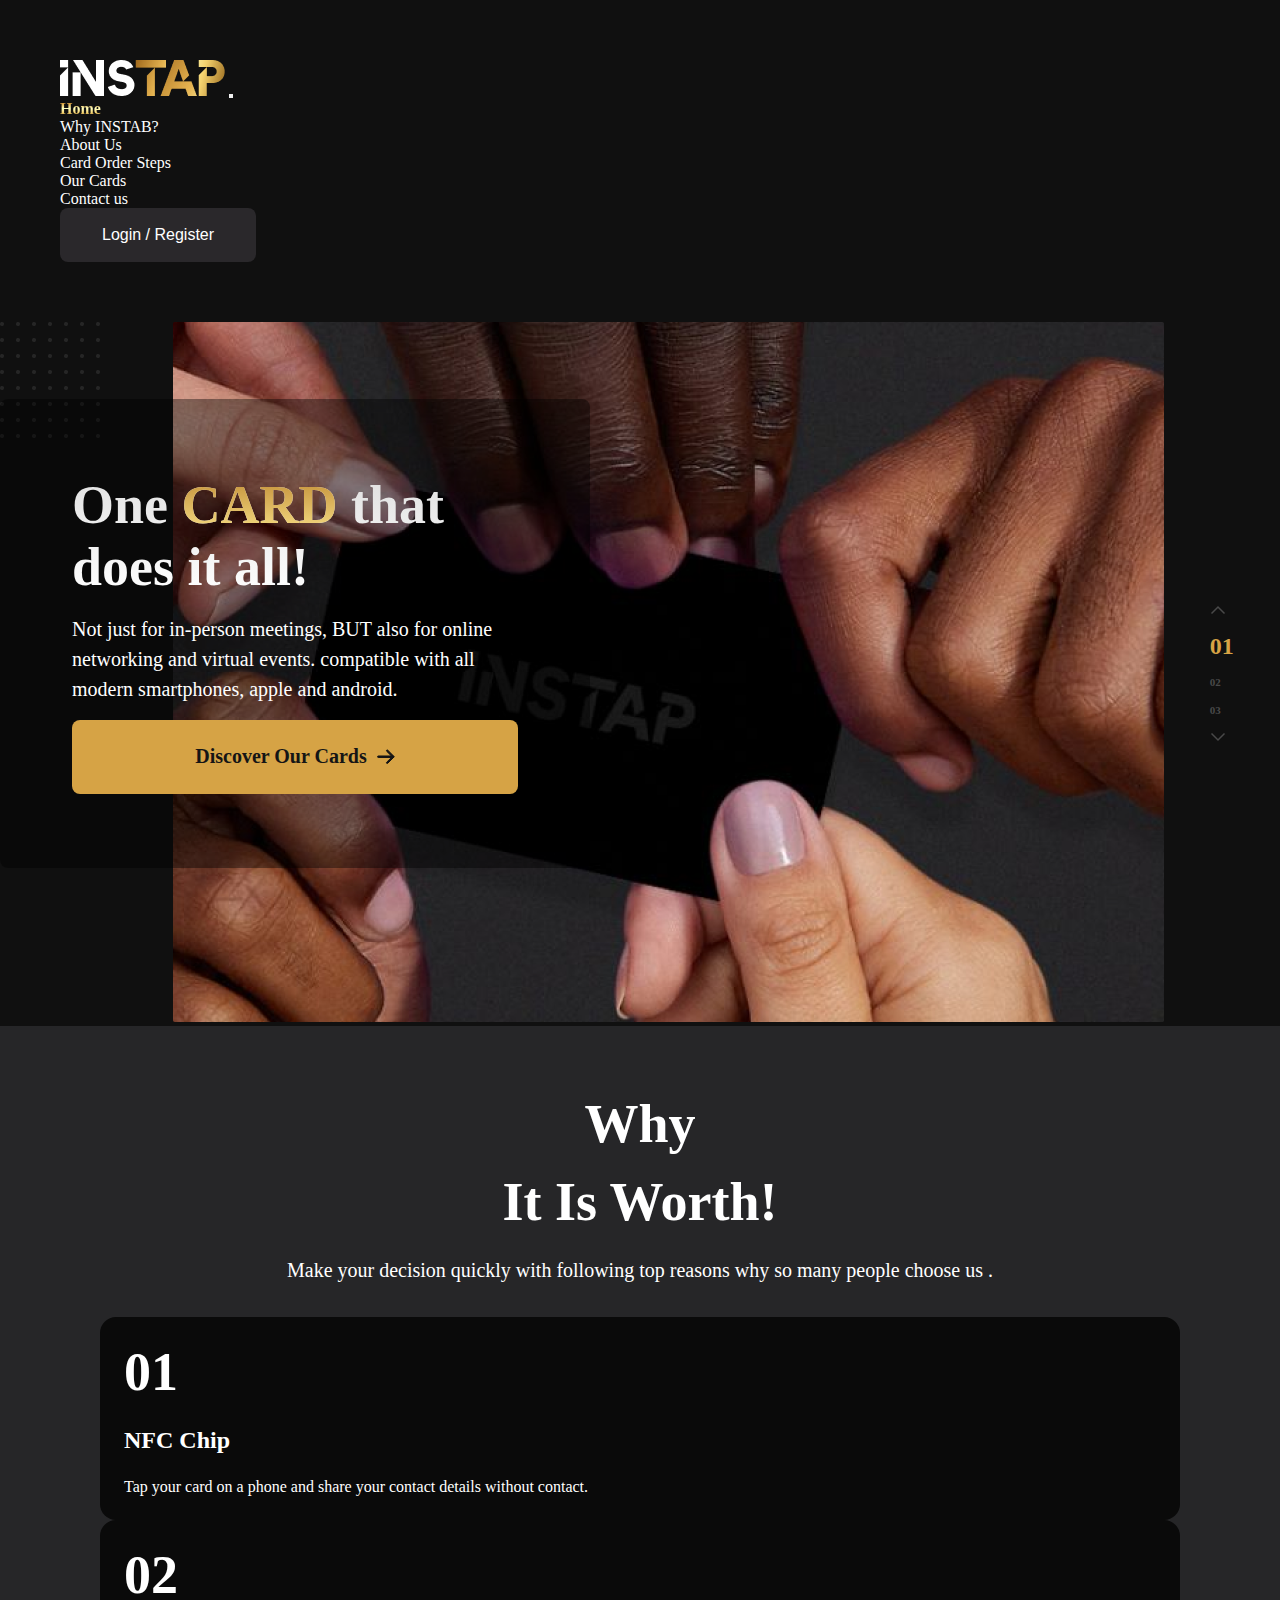
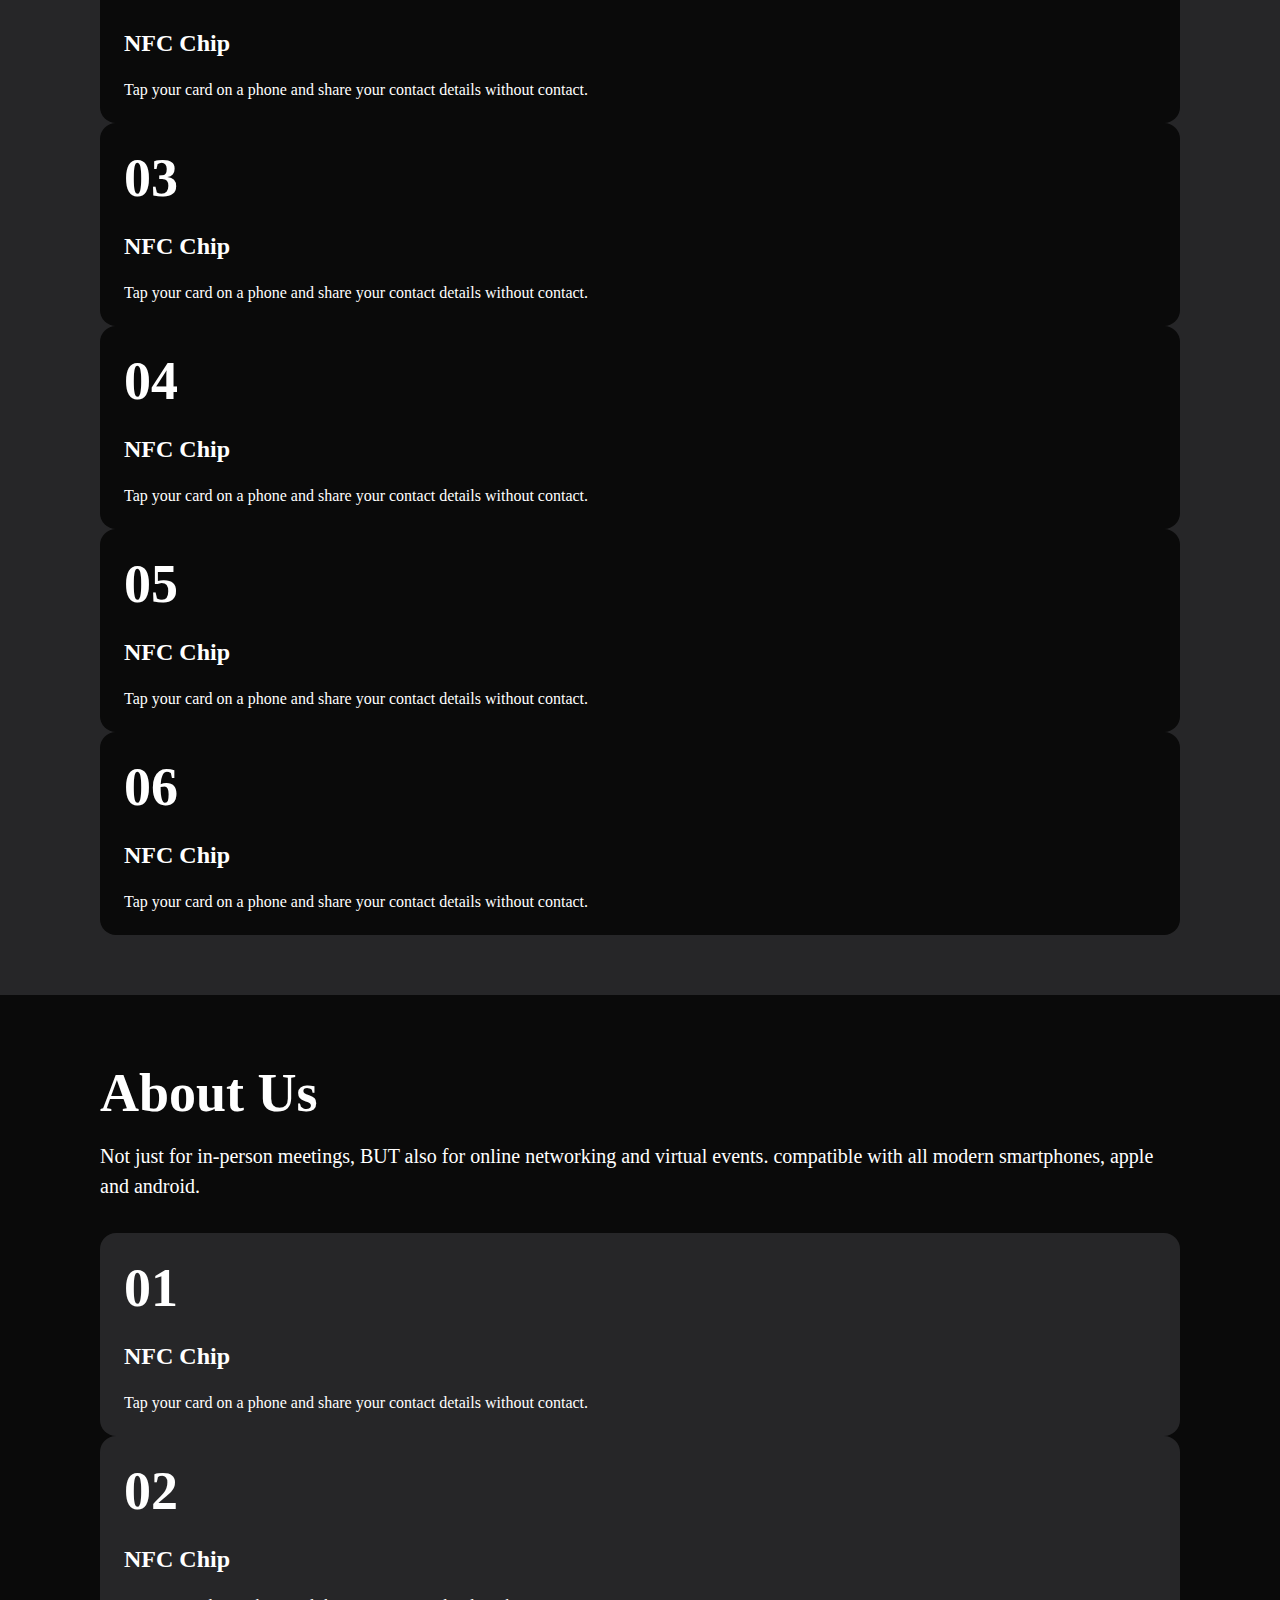
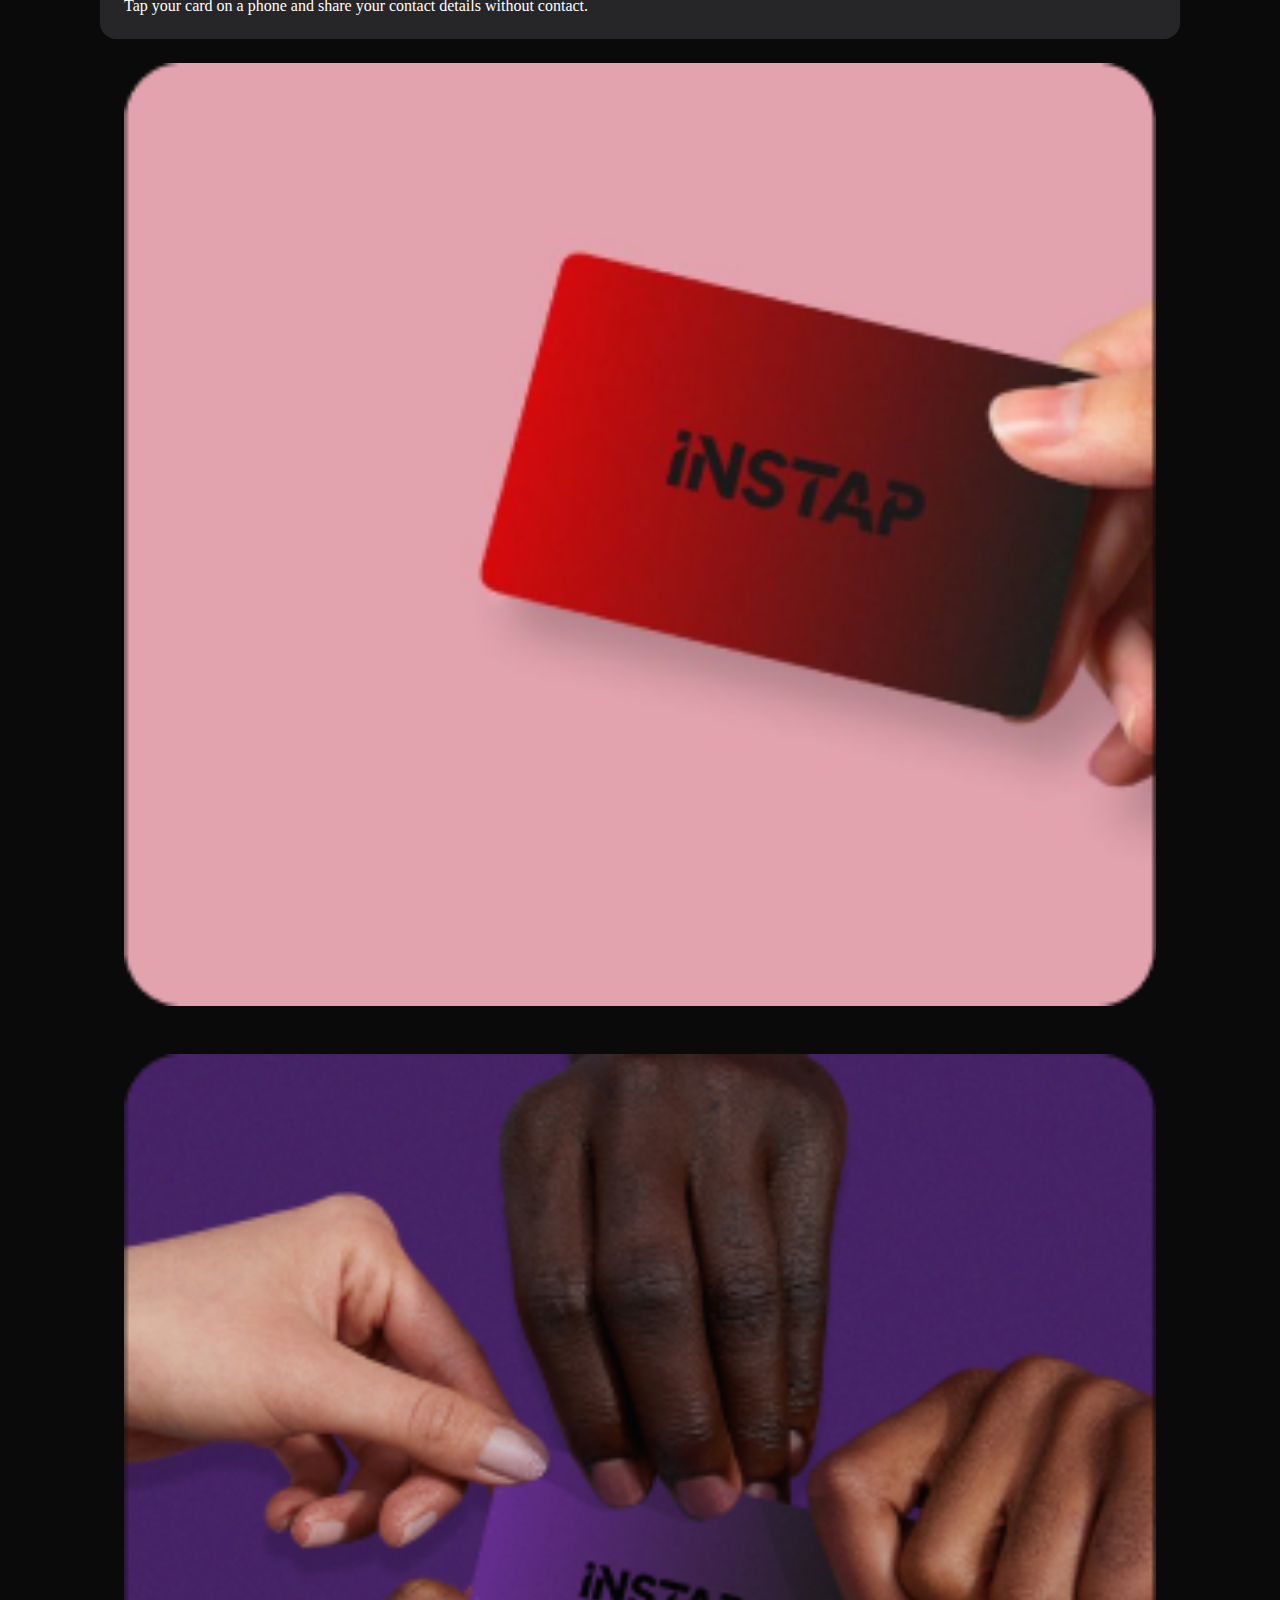
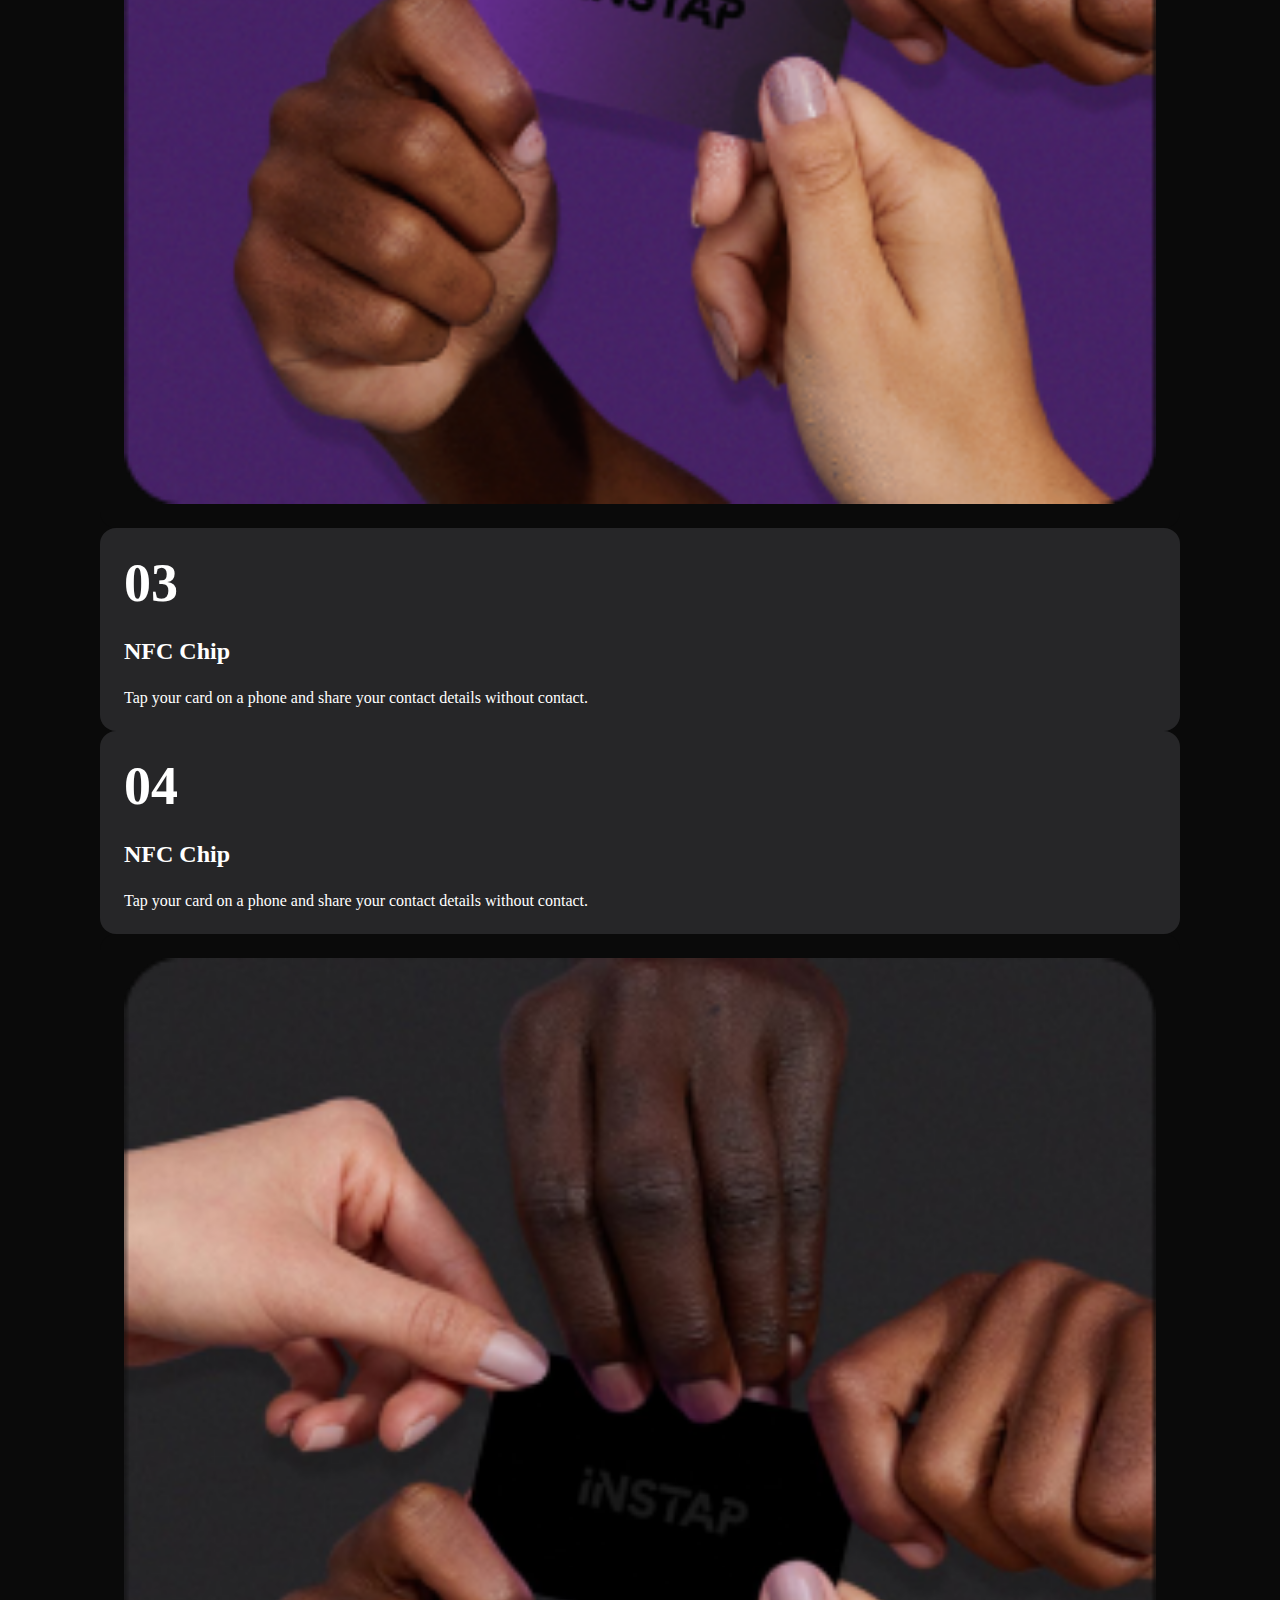
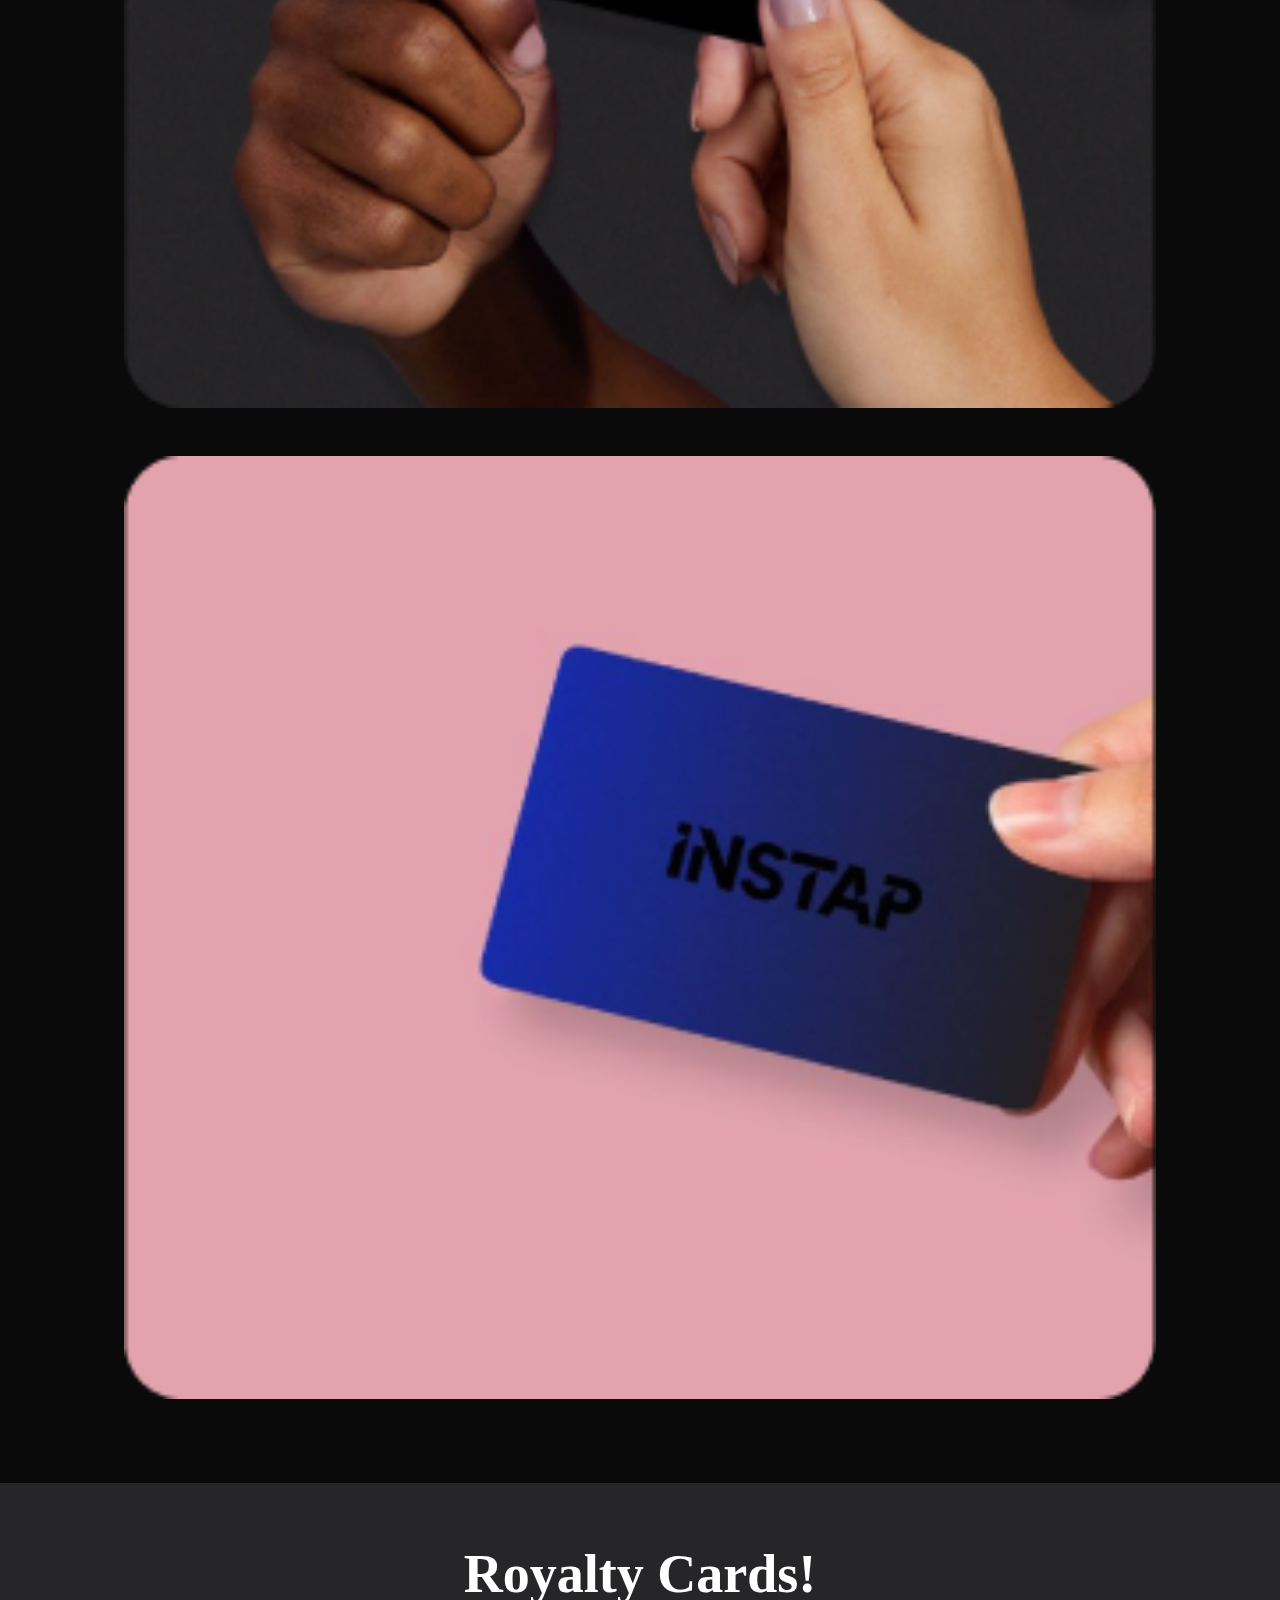
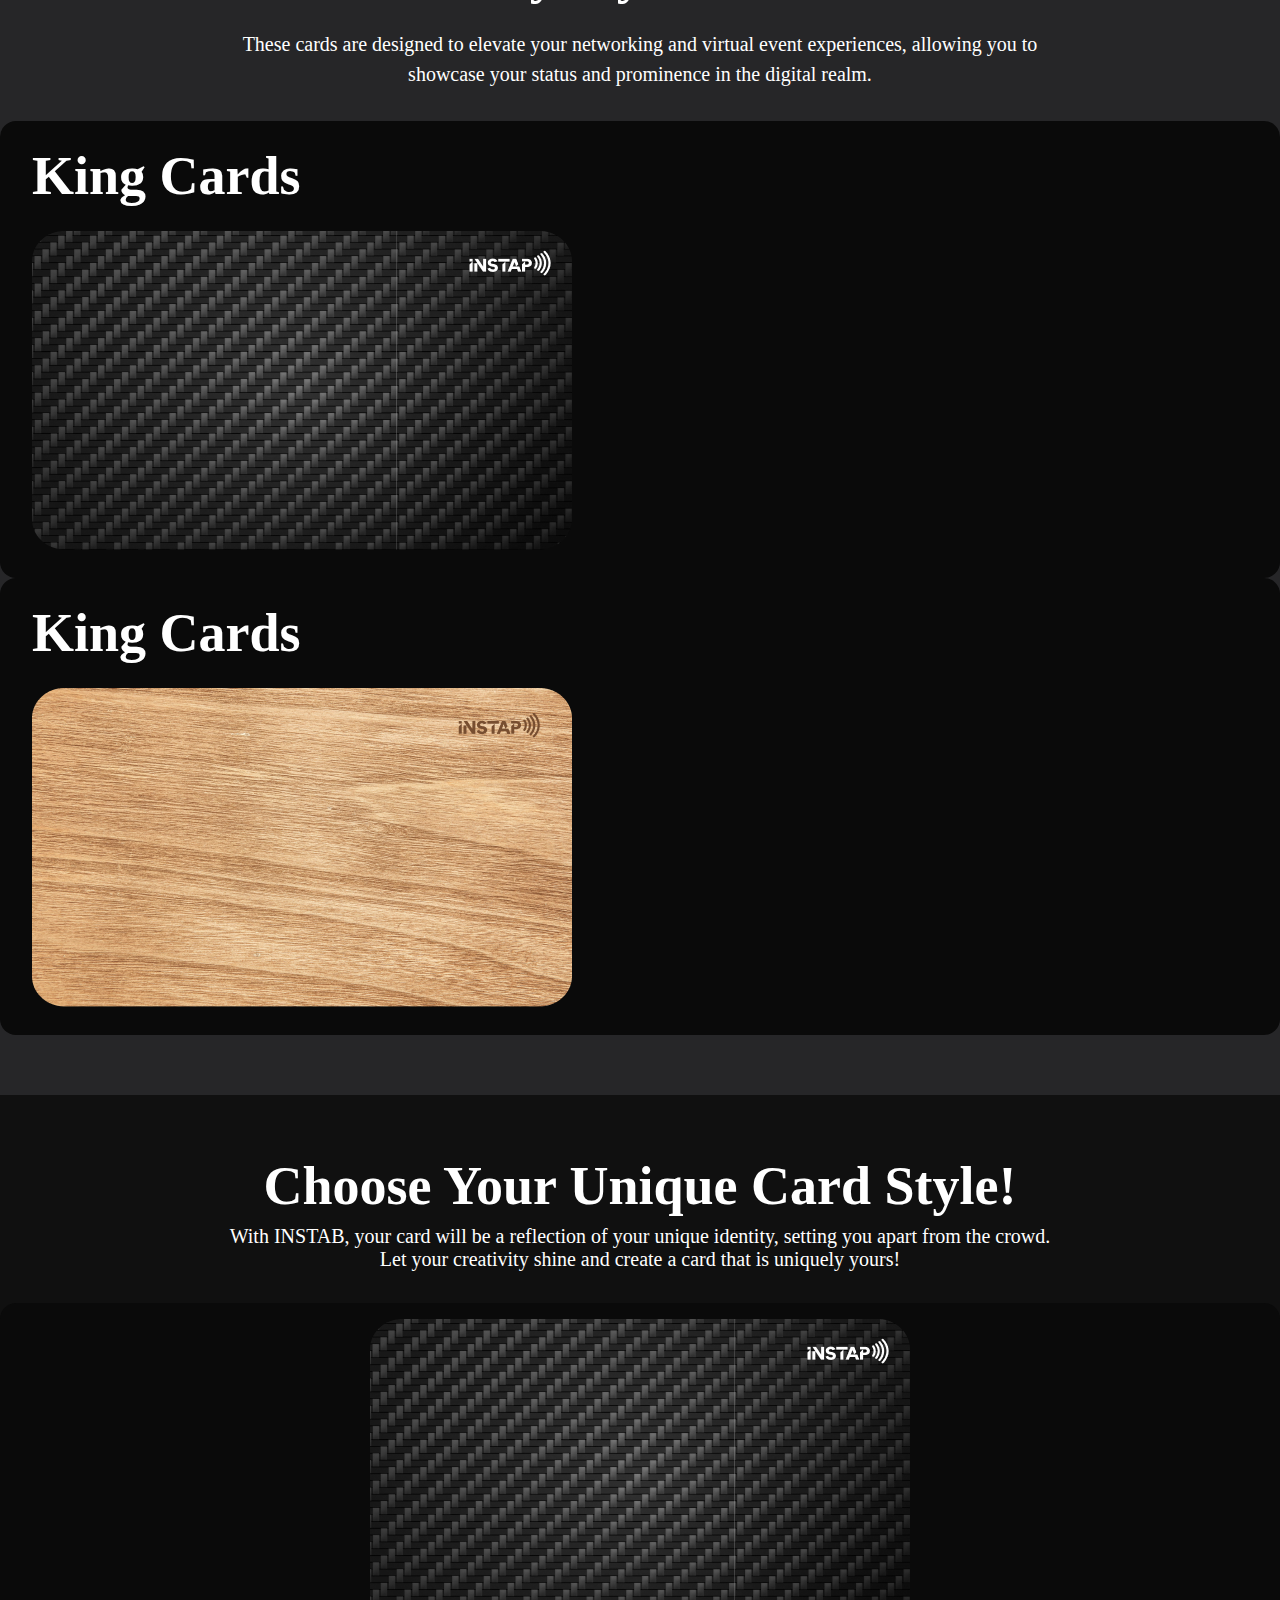
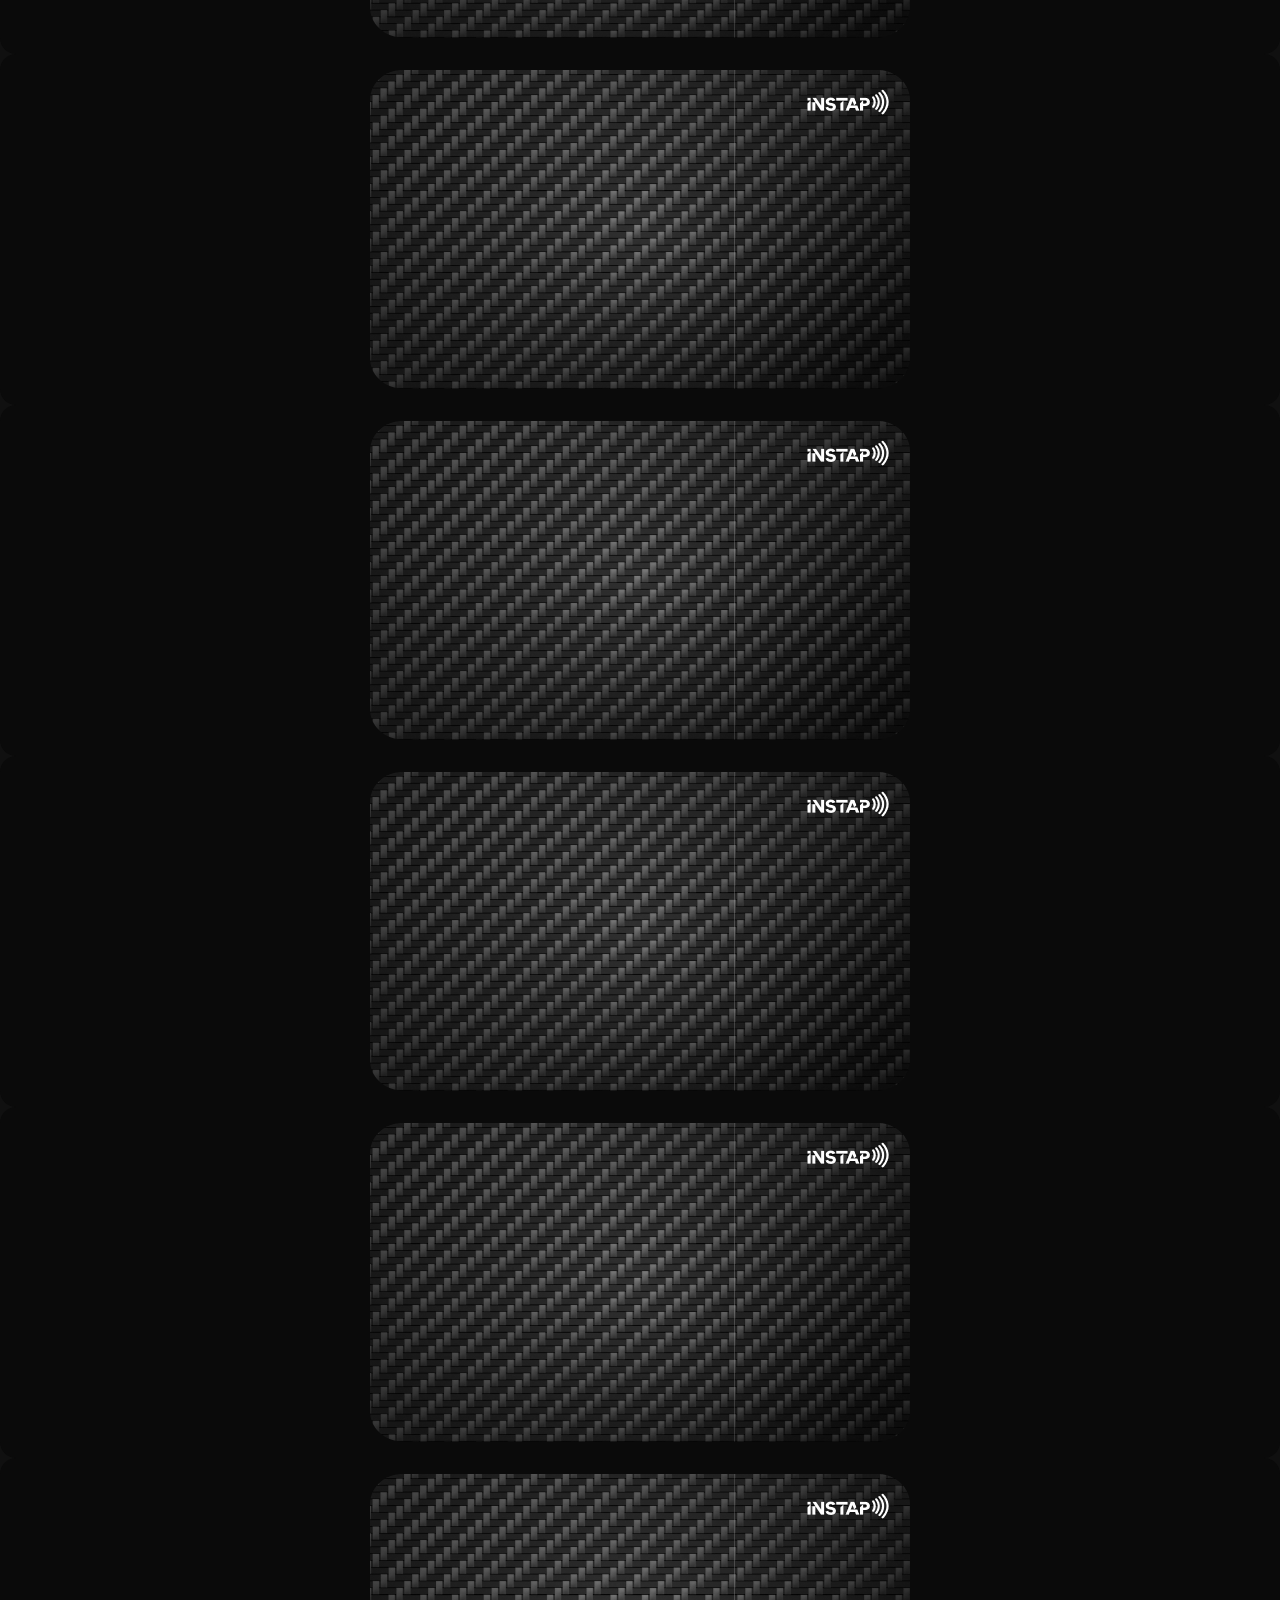
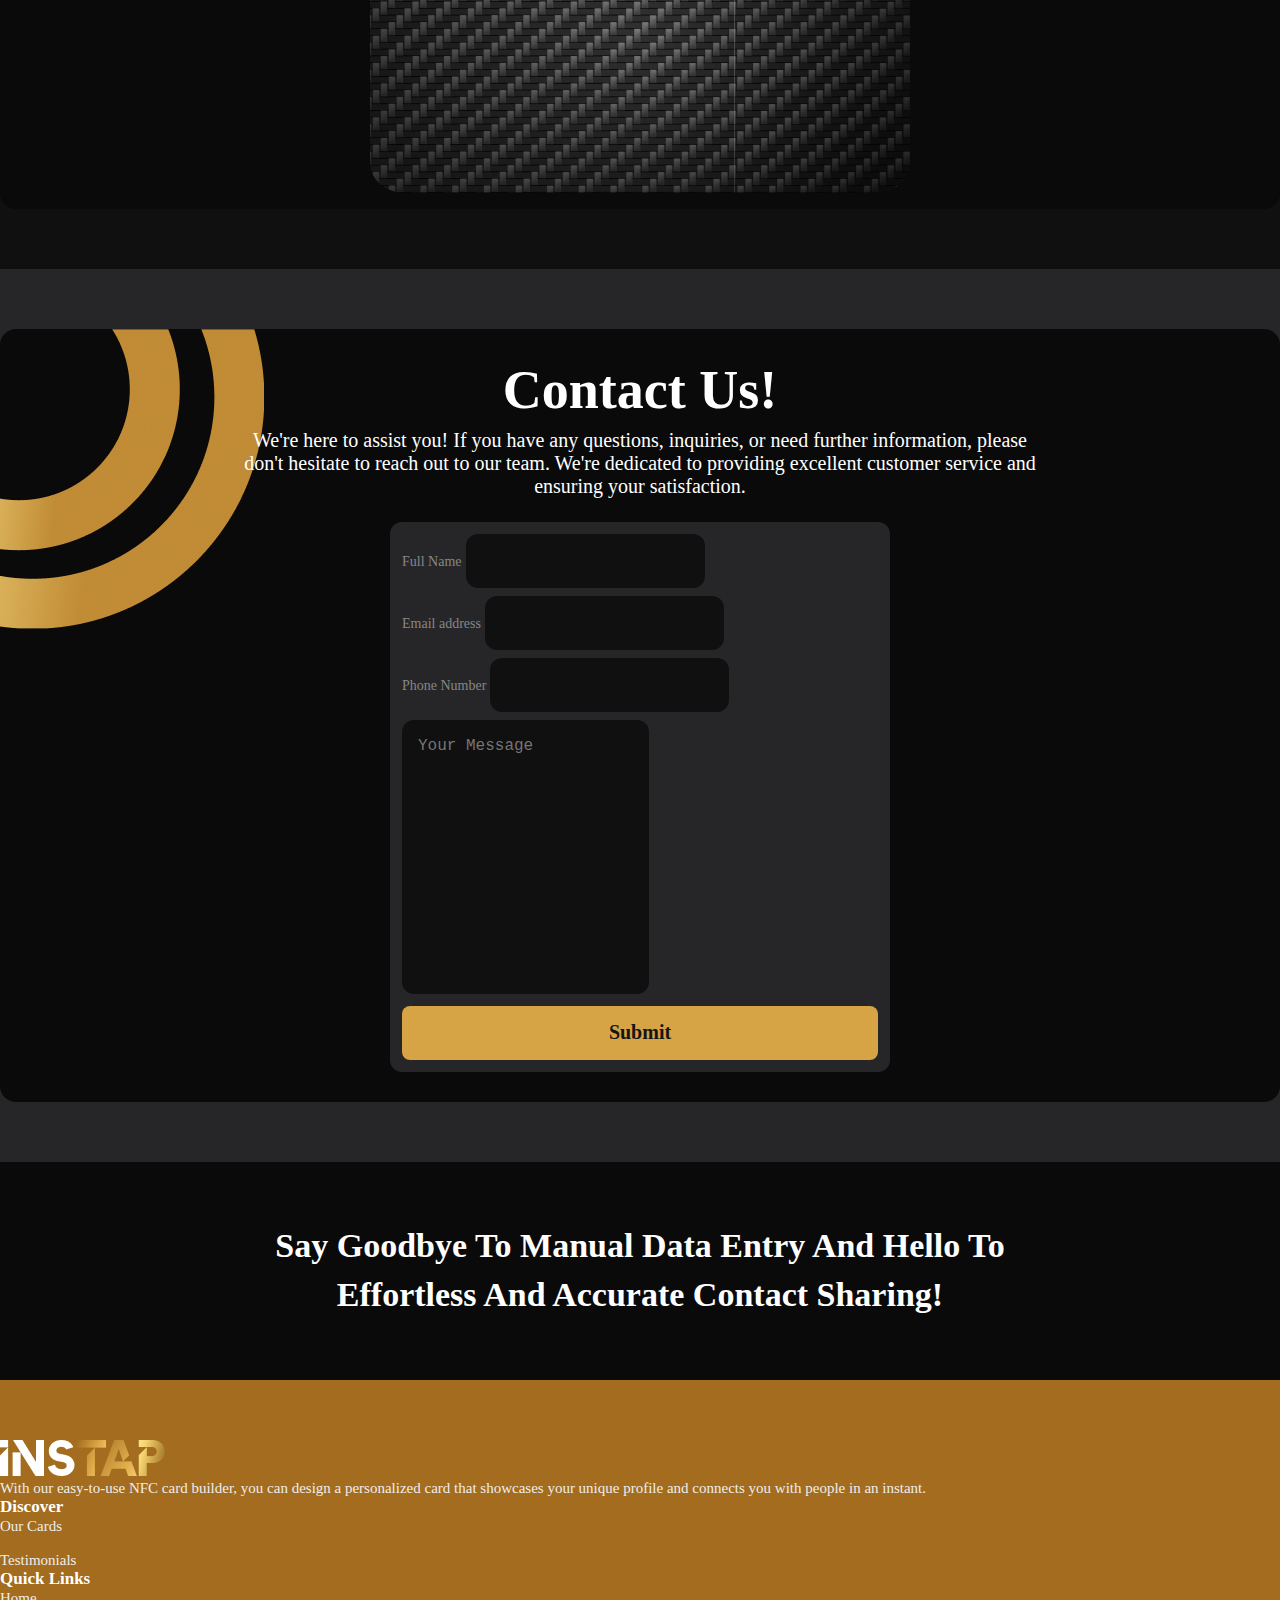
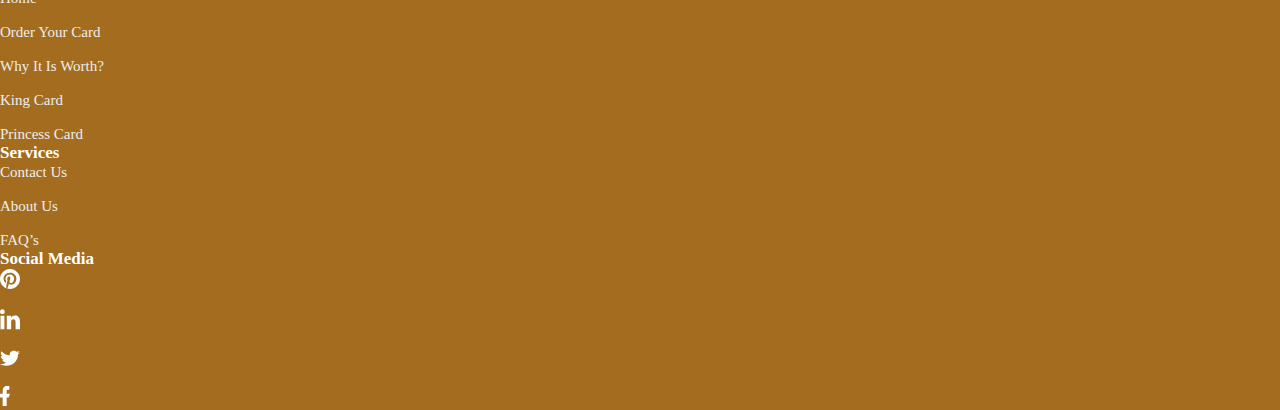
==== commit 7031d3b5: "add animation" ====
--- a/index.html
+++ b/index.html
@@ -9,7 +9,11 @@
     <!-- Bootstrap CSS -->
     <link href="https://cdn.jsdelivr.net/npm/bootstrap@5.0.2/dist/css/bootstrap.min.css" rel="stylesheet"
         integrity="sha384-EVSTQN3/azprG1Anm3QDgpJLIm9Nao0Yz1ztcQTwFspd3yD65VohhpuuCOmLASjC" crossorigin="anonymous" />
-    <link rel="stylesheet" href="./css/style.css" />
+        <link rel="stylesheet" href="https://cdn.rawgit.com/michalsnik/aos/2.1.1/dist/aos.css" />
+        <script src="https://cdn.rawgit.com/michalsnik/aos/2.1.1/dist/aos.js"></script>
+        
+
+        <link rel="stylesheet" href="./css/style.css" />
     <title>INSTAP</title>
 </head>
 
@@ -90,27 +94,27 @@
                             Why
                             </br>
                             It Is Worth!</h1>
-                        <p class="why-instap-top-desc">Make your decision quickly with following top reasonswhy so many
+                        <p class="why-instap-top-desc">Make your decision quickly with following top reasons why so many
                             people choose us .</p>
                     </div>
 
                     <div class="row gy-3">
                         <div class="col-12 col-md-4">
-                            <div class="why-items">
+                            <div class="why-items" data-aos="fade-up" data-aos-duration="3000" data-aos-easing="ease-in-sine" data-aos-offset="500">
                                 <h2>01</h2>
                                 <span>NFC Chip</span>
                                 <p>Tap your card on a phone and share your contact details without contact.</p>
                             </div>
                         </div>
                         <div class="col-12 col-md-4">
-                            <div class="why-items">
+                            <div class="why-items" data-aos="fade-down" data-aos-duration="3000" data-aos-easing="ease-in-sine" data-aos-offset="500">
                                 <h2>02</h2>
                                 <span>NFC Chip</span>
                                 <p>Tap your card on a phone and share your contact details without contact.</p>
                             </div>
                         </div>
                         <div class="col-12 col-md-4">
-                            <div class="why-items">
+                            <div class="why-items" data-aos="fade-right" data-aos-duration="3000" data-aos-easing="ease-in-sine" data-aos-offset="500">
                                 <h2>03</h2>
                                 <span>NFC Chip</span>
                                 <p>Tap your card on a phone and share your contact details without contact.</p>
@@ -118,20 +122,20 @@
                         </div>
 
                         <div class="col-12 col-md-4">
-                            <div class="why-items">
+                            <div class="why-items" data-aos="fade-left" data-aos-duration="3000" data-aos-easing="ease-in-sine" data-aos-offset="500">
                                 <h2>04</h2>
                                 <span>NFC Chip</span>
                                 <p>Tap your card on a phone and share your contact details without contact.</p>
                             </div>
                         </div>
-                        <div class="col-12 col-md-4">
+                        <div class="col-12 col-md-4" data-aos="fade-up" data-aos-duration="3000" data-aos-easing="ease-in-sine" data-aos-offset="500">
                             <div class="why-items">
                                 <h2>05</h2>
                                 <span>NFC Chip</span>
                                 <p>Tap your card on a phone and share your contact details without contact.</p>
                             </div>
                         </div>
-                        <div class="col-12 col-md-4">
+                        <div class="col-12 col-md-4" data-aos="fade-right" data-aos-duration="3000" data-aos-easing="ease-in-sine" data-aos-offset="500">
                             <div class="why-items">
                                 <h2>06</h2>
                                 <span>NFC Chip</span>
@@ -157,7 +161,7 @@
 
                     <div class="row g-3">
                         <div class="col col-md-3">
-                            <div class="why-items about-us-item">
+                            <div class="why-items about-us-item" data-aos="fade-down" data-aos-duration="3000" data-aos-easing="ease-in-sine" data-aos-offset="500">
                                 <h2>01</h2>
                                 <span>NFC Chip</span>
                                 <p>Tap your card on a phone and share your contact details without contact.</p>
@@ -166,51 +170,51 @@
 
                         </div>
                         <div class="col-md-3">
-                            <div class="why-items about-us-item">
-                                <h2>01</h2>
-                                <span>NFC Chip</span>
-                                <p>Tap your card on a phone and share your contact details without contact.</p>
-                            </div>
-
-
-                        </div>
-                        <div class="col-md-3">
-                            <div class="why-items p-0">
+                            <div class="why-items about-us-item" data-aos="fade-left" data-aos-duration="3000" data-aos-easing="ease-in-sine" data-aos-offset="500">
+                                <h2>02</h2>
+                                <span>NFC Chip</span>
+                                <p>Tap your card on a phone and share your contact details without contact.</p>
+                            </div>
+
+
+                        </div>
+                        <div class="col-md-3">
+                            <div class="why-items p-0" data-aos="fade-up" data-aos-duration="3000" data-aos-easing="ease-in-sine" data-aos-offset="500">
                                 <img src="./images/about-instap.png" alt="">
                             </div>
 
                         </div>
                         <div class="col-md-3">
-                            <div class="why-items p-0">
+                            <div class="why-items p-0" data-aos="fade-right" data-aos-duration="3000" data-aos-easing="ease-in-sine" data-aos-offset="500">
                                 <img src="./images/about-instap2.png" alt="">
                             </div>
                         </div>
                         <div class="col col-md-3">
-                            <div class="why-items about-us-item">
-                                <h2>01</h2>
-                                <span>NFC Chip</span>
-                                <p>Tap your card on a phone and share your contact details without contact.</p>
-                            </div>
-
-
-                        </div>
-                        <div class="col-md-3">
-                            <div class="why-items about-us-item">
-                                <h2>01</h2>
-                                <span>NFC Chip</span>
-                                <p>Tap your card on a phone and share your contact details without contact.</p>
-                            </div>
-
-
-                        </div>
-                        <div class="col-md-3">
-                            <div class="why-items p-0">
+                            <div class="why-items about-us-item" data-aos="fade-right" data-aos-duration="3000" data-aos-easing="ease-in-sine" data-aos-offset="500">
+                                <h2>03</h2>
+                                <span>NFC Chip</span>
+                                <p>Tap your card on a phone and share your contact details without contact.</p>
+                            </div>
+
+
+                        </div>
+                        <div class="col-md-3">
+                            <div class="why-items about-us-item" data-aos="fade-up" data-aos-duration="3000" data-aos-easing="ease-in-sine" data-aos-offset="500">
+                                <h2>04</h2>
+                                <span>NFC Chip</span>
+                                <p>Tap your card on a phone and share your contact details without contact.</p>
+                            </div>
+
+
+                        </div>
+                        <div class="col-md-3">
+                            <div class="why-items p-0" data-aos="fade-left" data-aos-duration="3000" data-aos-easing="ease-in-sine" data-aos-offset="500">
                                 <img src="./images/about-instap3.png" alt="">
                             </div>
 
                         </div>
                         <div class="col-md-3">
-                            <div class="why-items p-0">
+                            <div class="why-items p-0" data-aos="fade-down" data-aos-duration="3000" data-aos-easing="ease-in-sine" data-aos-offset="500">
                                 <img src="./images/about-instap4.png" alt="">
                             </div>
                         </div>
@@ -228,7 +232,7 @@
 
                     <div class="row g-3">
                         <div class="col-md-6">
-                            <div class="cards-items">
+                            <div class="cards-items" data-aos="fade-right" data-aos-duration="3000" data-aos-easing="ease-in-sine" data-aos-offset="500">
                                 <h2 class="card-items-title">King Cards</h2>
                                 <div>
                                     <img src="./images/card-item.png" alt="">
@@ -236,7 +240,7 @@
                             </div>
                         </div>
                         <div class="col-md-6">
-                            <div class="cards-items">
+                            <div class="cards-items" data-aos="fade-left" data-aos-duration="3000" data-aos-easing="ease-in-sine" data-aos-offset="500">
                                 <h2 class="card-items-title">King Cards</h2>
                                 <div>
                                     <img src="./images/card-item2.png" alt="">
@@ -259,48 +263,50 @@
 
                     <div class="row g-3">
                         <div class="col-12 col-md-6">
-                            <div class="choose-card-item">
-                                <img src="./images/card-item.png" alt="">
-
-                            </div>
-                        </div>
-
-                        <div class="col-12 col-md-6">
-                            <div class="choose-card-item">
-                                <img src="./images/card-item.png" alt="">
-
-                            </div>
-                        </div>
-                        <div class="col-12 col-md-6">
-                            <div class="choose-card-item">
-                                <img src="./images/card-item.png" alt="">
-
-                            </div>
-                        </div>
-
-                        <div class="col-12 col-md-6">
-                            <div class="choose-card-item">
-                                <img src="./images/card-item.png" alt="">
-
-                            </div>
-                        </div>
-
-                        <div class="col-12 col-md-6">
-                            <div class="choose-card-item">
-                                <img src="./images/card-item.png" alt="">
-
-                            </div>
-                        </div>
-                        <div class="col-12 col-md-6">
-                            <div class="choose-card-item">
-                                <img src="./images/card-item.png" alt="">
-
-                            </div>
-                        </div>
-
-
-                    </div>
-                </div>
+                            <div class="choose-card-item" data-aos="fade-right" data-aos-duration="3000" data-aos-easing="ease-in-sine" data-aos-offset="500">
+                                <img src="./images/card-item.png" alt="">
+
+                            </div>
+                        </div>
+
+                        <div class="col-12 col-md-6">
+                            <div class="choose-card-item" data-aos="fade-left" data-aos-duration="3000" data-aos-easing="ease-in-sine" data-aos-offset="500">
+                                <img src="./images/card-item.png" alt="">
+
+                            </div>
+                        </div>
+                        <div class="col-12 col-md-6">
+                            <div class="choose-card-item" data-aos="fade-right" data-aos-duration="3000" data-aos-easing="ease-in-sine" data-aos-offset="500">
+                                <img src="./images/card-item.png" alt="">
+
+                            </div>
+                        </div>
+
+                        <div class="col-12 col-md-6">
+                            <div class="choose-card-item" data-aos="fade-left" data-aos-duration="3000" data-aos-easing="ease-in-sine" data-aos-offset="500">
+                                <img src="./images/card-item.png" alt="">
+
+                            </div>
+                        </div>
+
+                        <div class="col-12 col-md-6">
+                            <div class="choose-card-item" data-aos="fade-right" data-aos-duration="3000" data-aos-easing="ease-in-sine" data-aos-offset="500">
+                                <img src="./images/card-item.png" alt="">
+
+                            </div>
+                        </div>
+
+                        <div class="col-12 col-md-6">
+                            <div class="choose-card-item" data-aos="fade-left" data-aos-duration="3000" data-aos-easing="ease-in-sine" data-aos-offset="500">
+                                <img src="./images/card-item.png" alt="">
+
+                            </div>
+                        </div>
+                        </div>
+
+
+                    </div>
+           
 
 
 
@@ -445,7 +451,12 @@
     <script src="https://cdn.jsdelivr.net/npm/bootstrap@5.0.2/dist/js/bootstrap.bundle.min.js"
         integrity="sha384-MrcW6ZMFYlzcLA8Nl+NtUVF0sA7MsXsP1UyJoMp4YLEuNSfAP+JcXn/tWtIaxVXM"
         crossorigin="anonymous"></script>
+        <!-- <script src="https://unpkg.com/aos@2.3.1/dist/aos.js"></script> -->
+
     <script src="./js/index.js"></script>
+    <script>
+        AOS.init();
+      </script>
 </body>
 
 </html>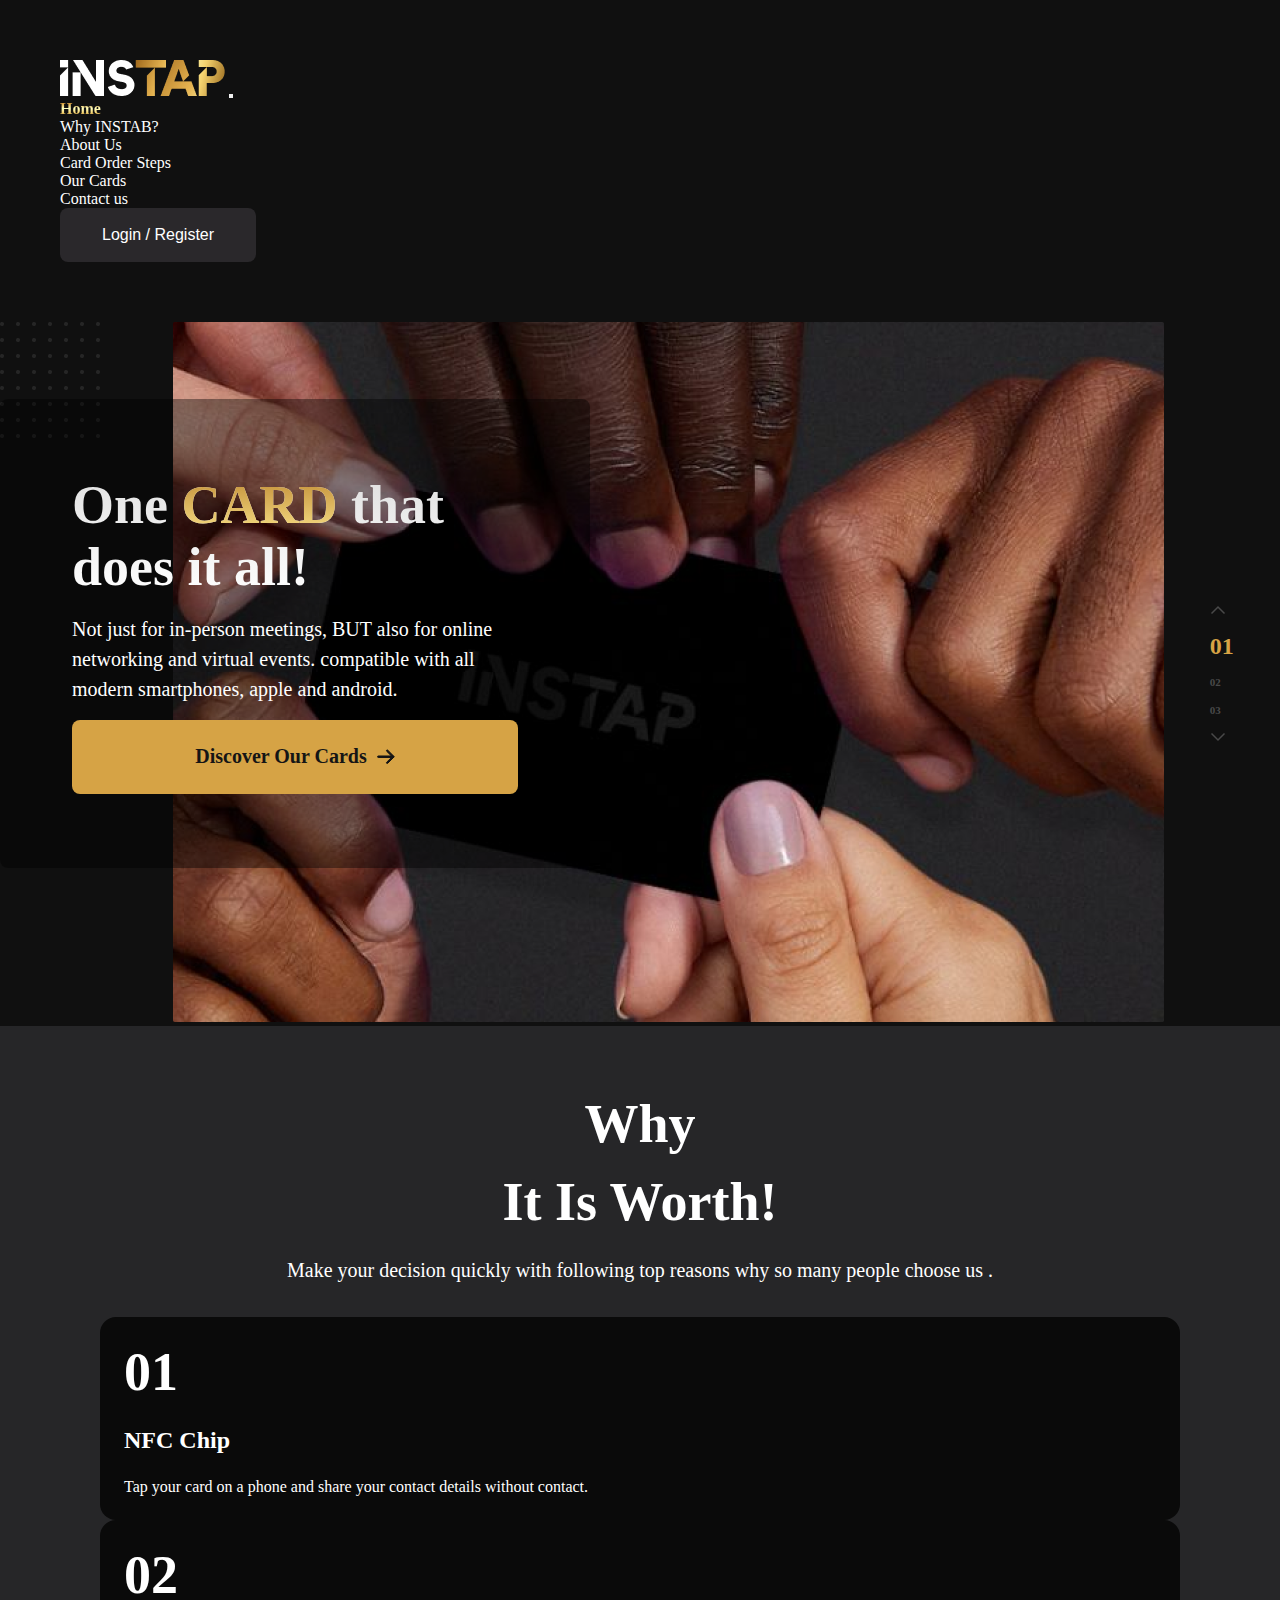
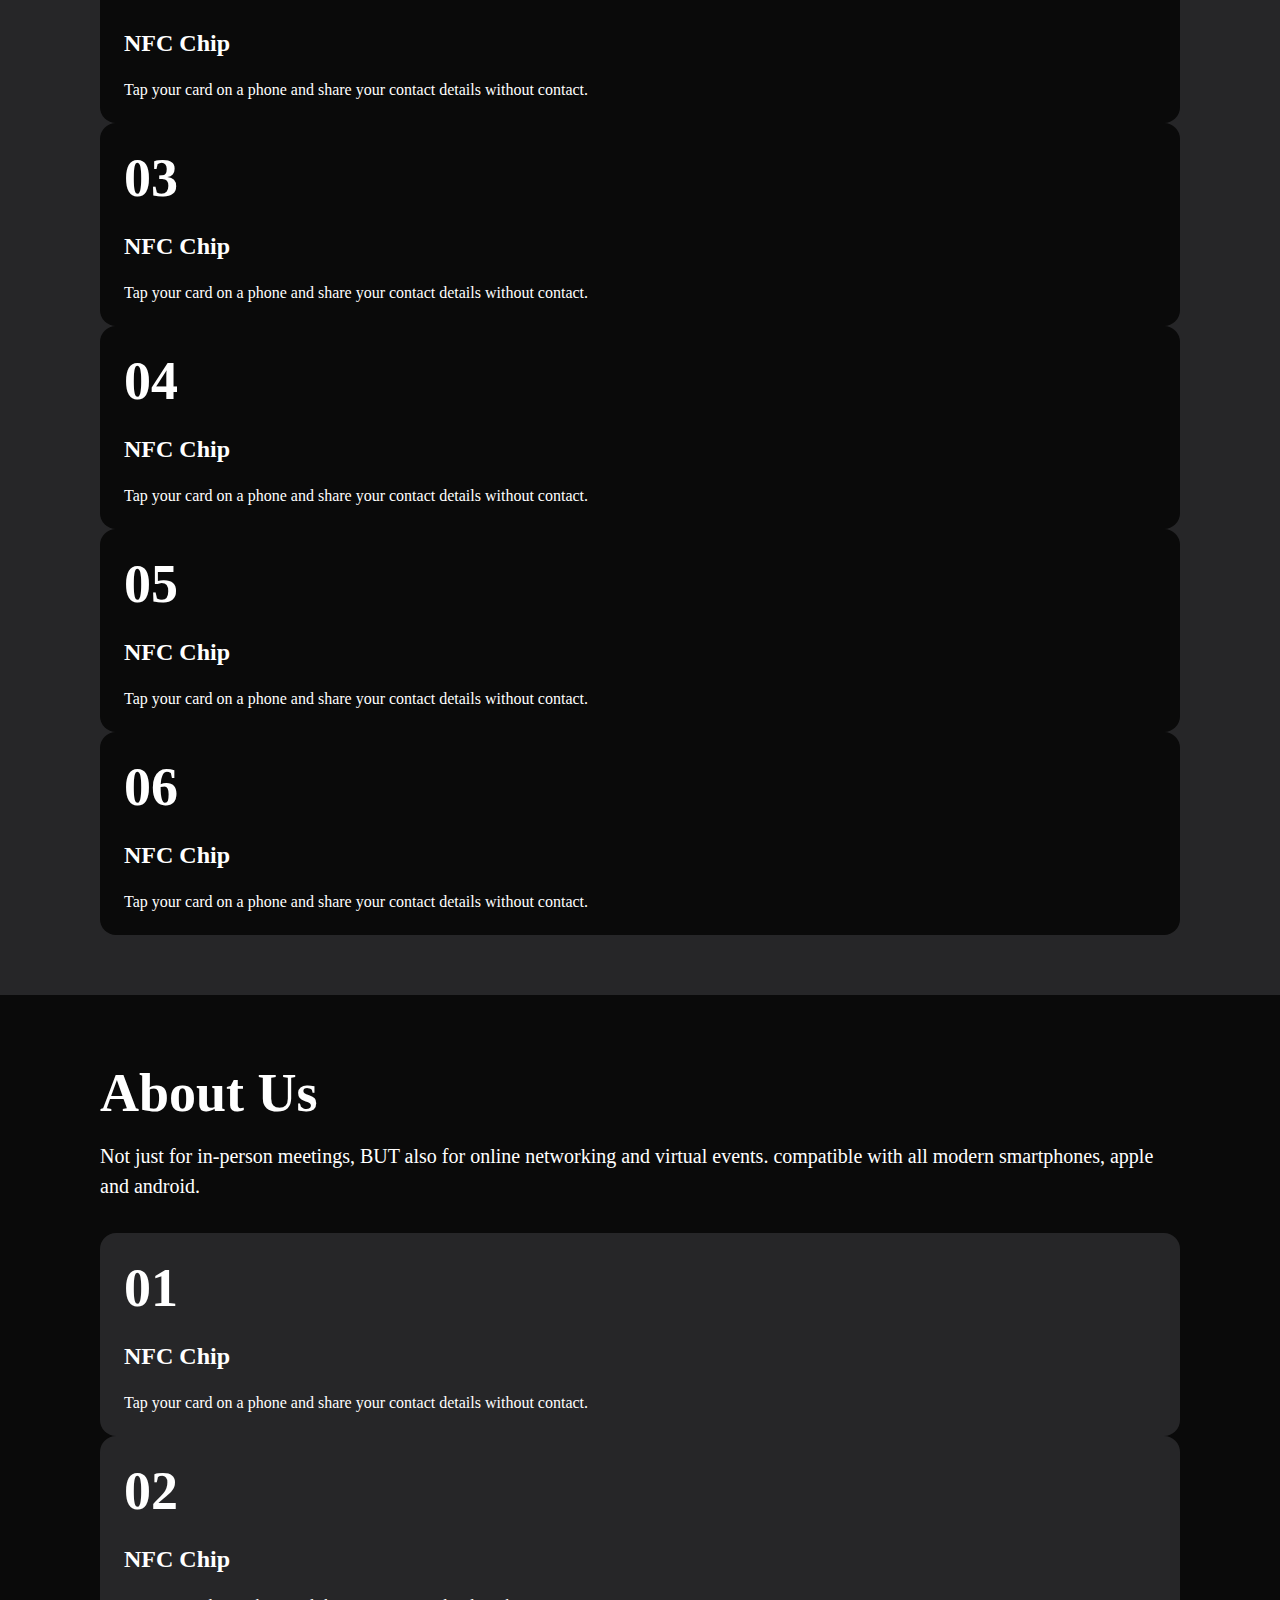
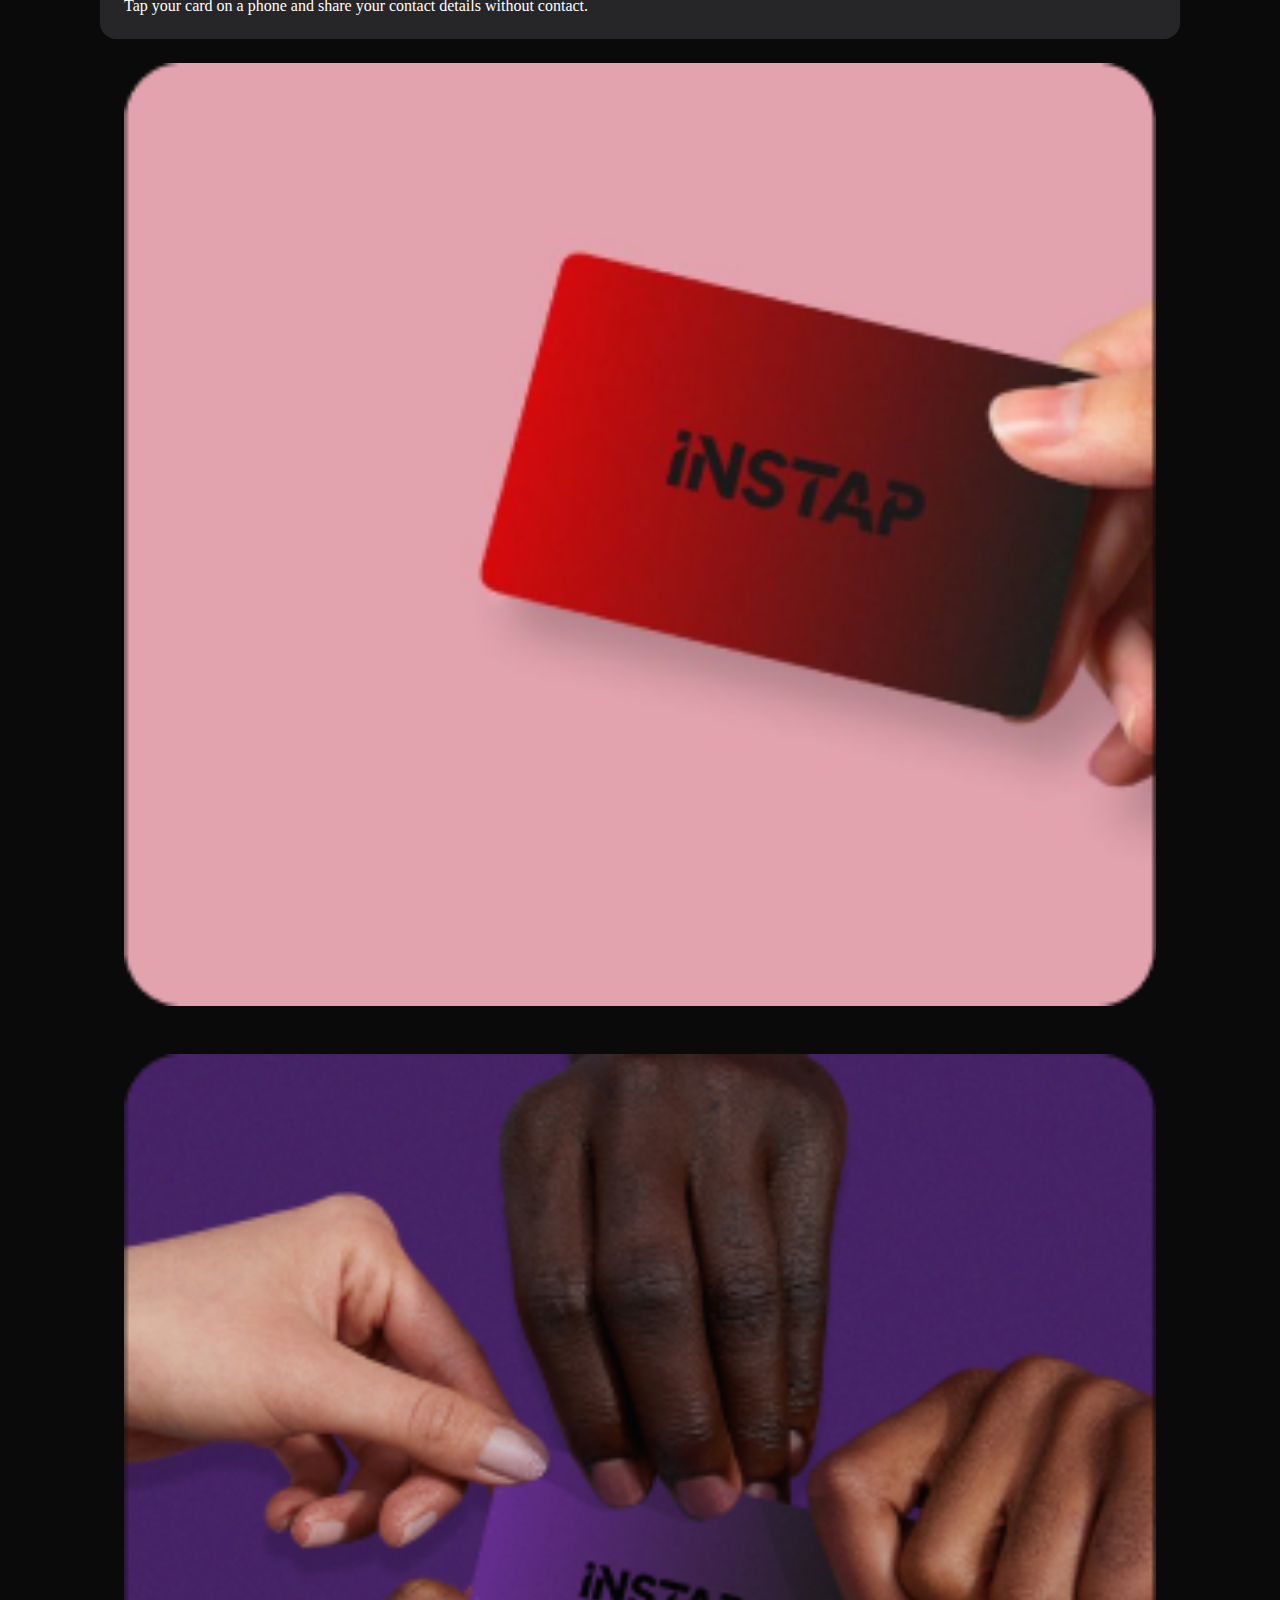
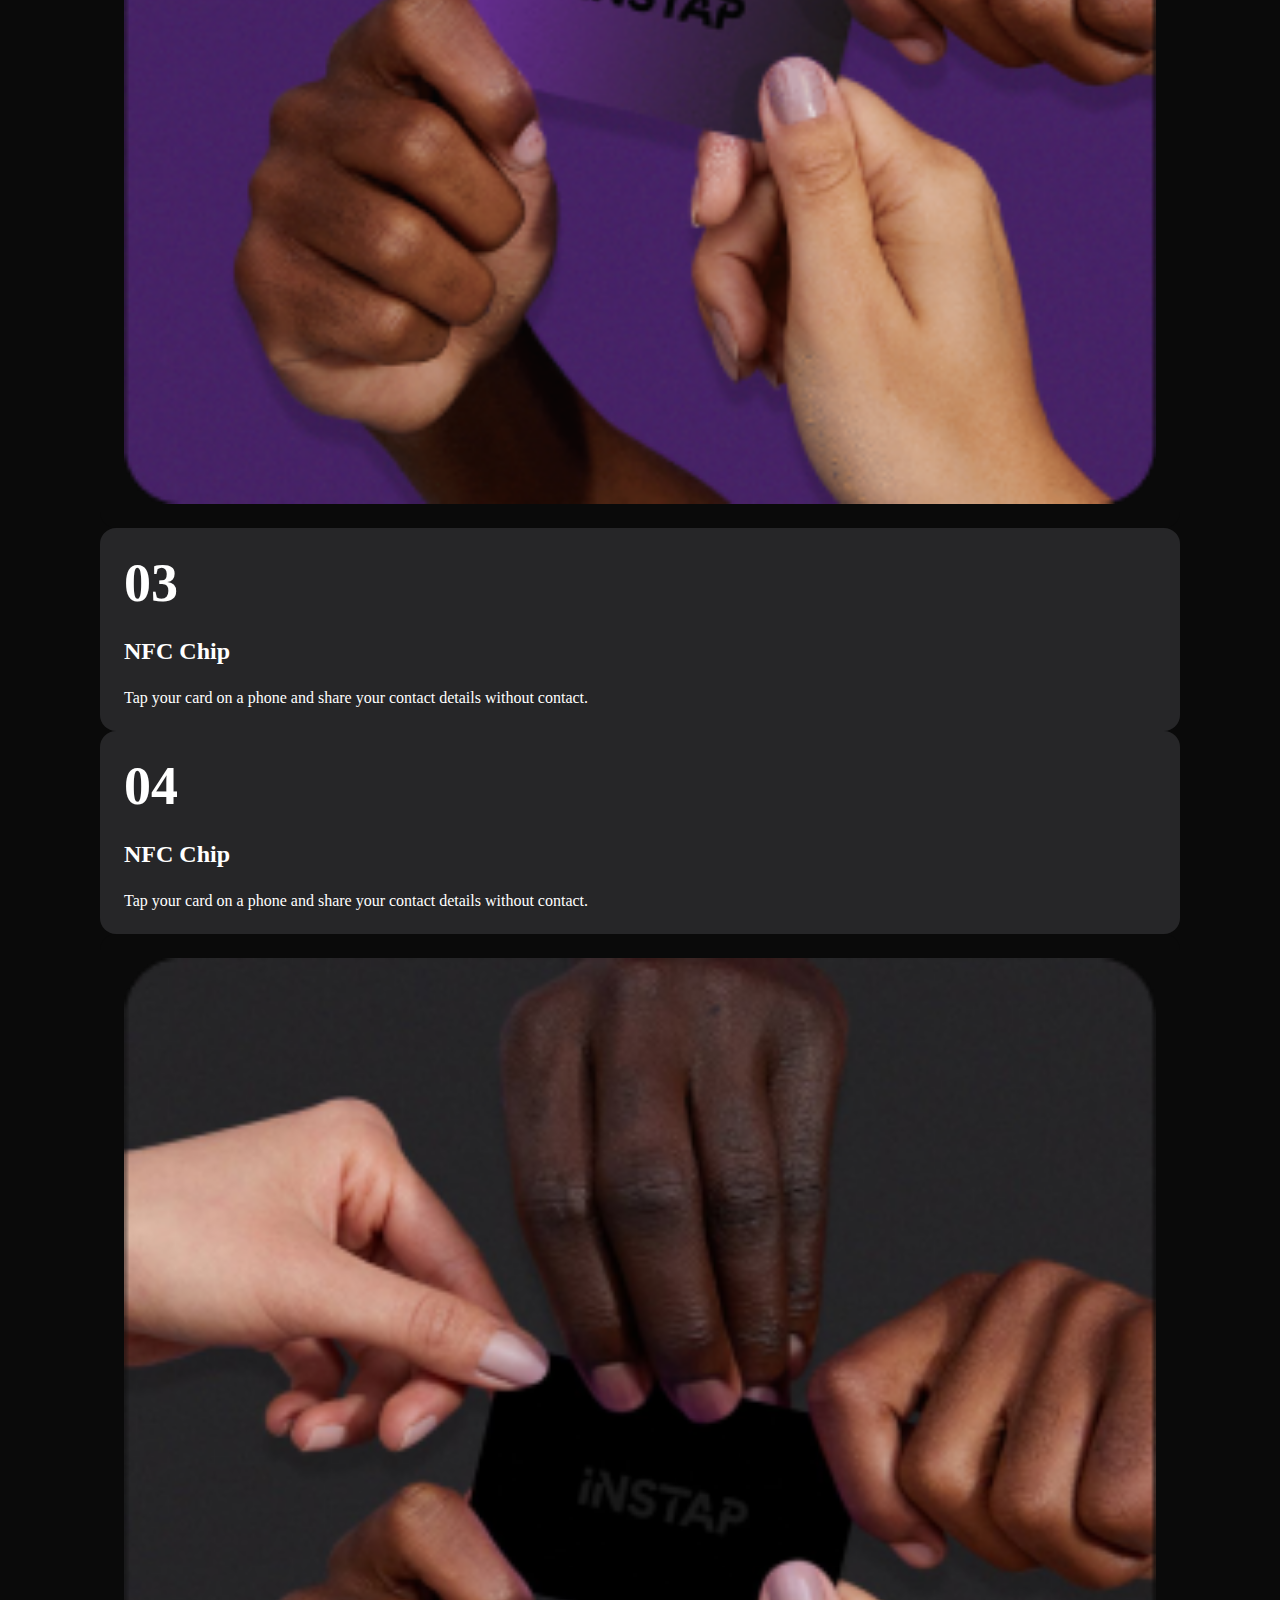
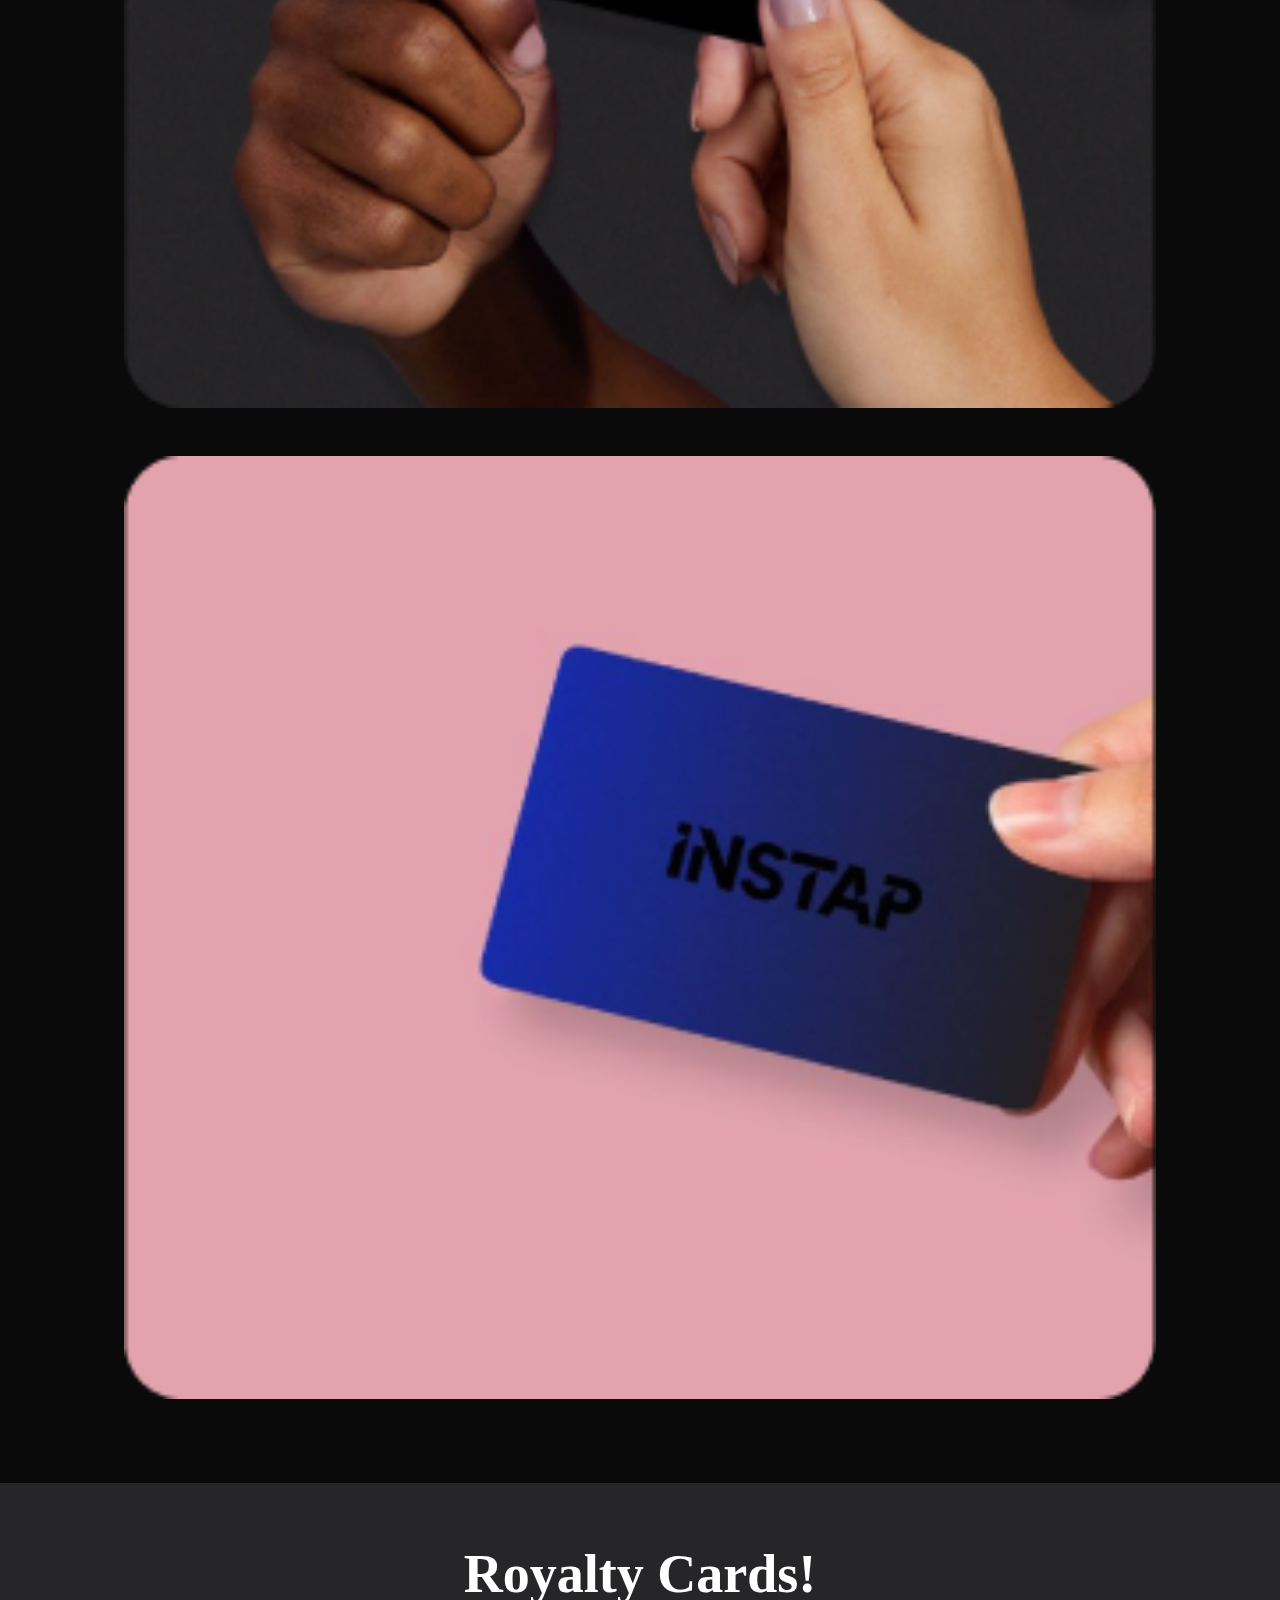
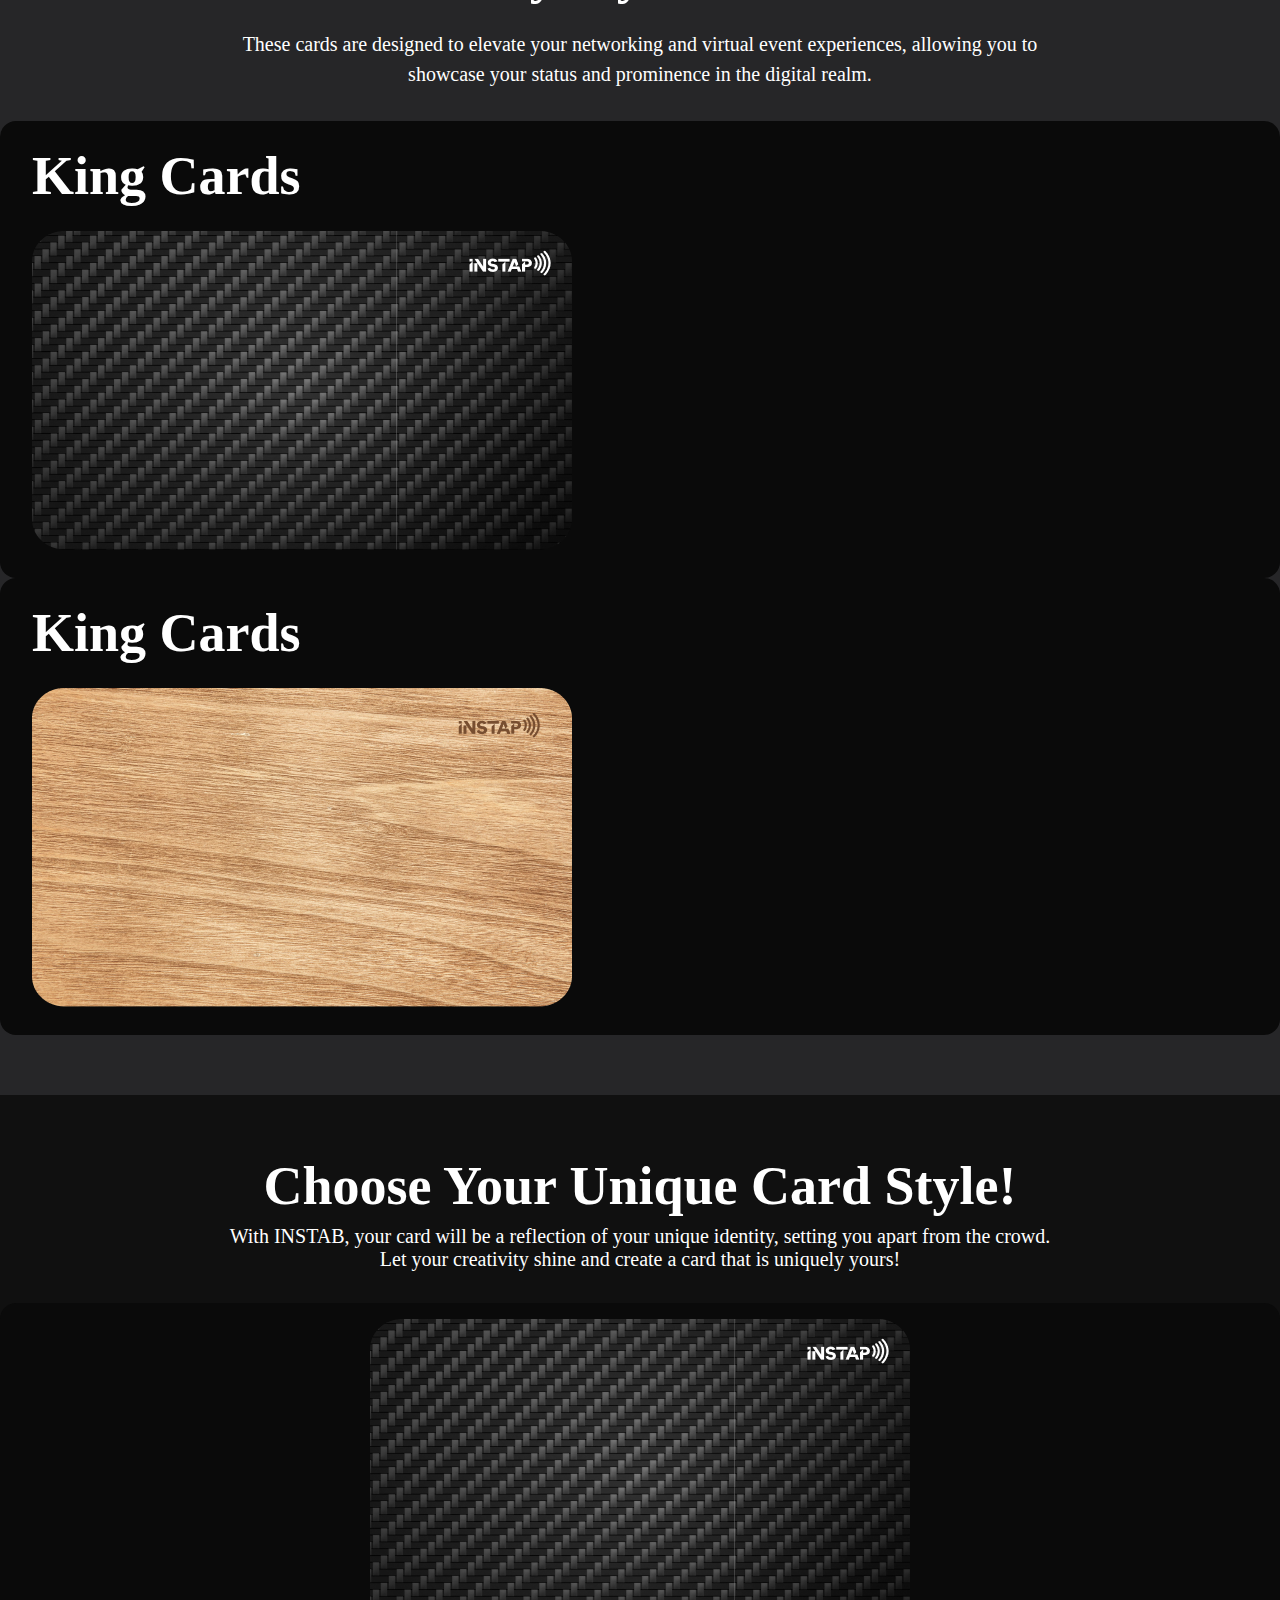
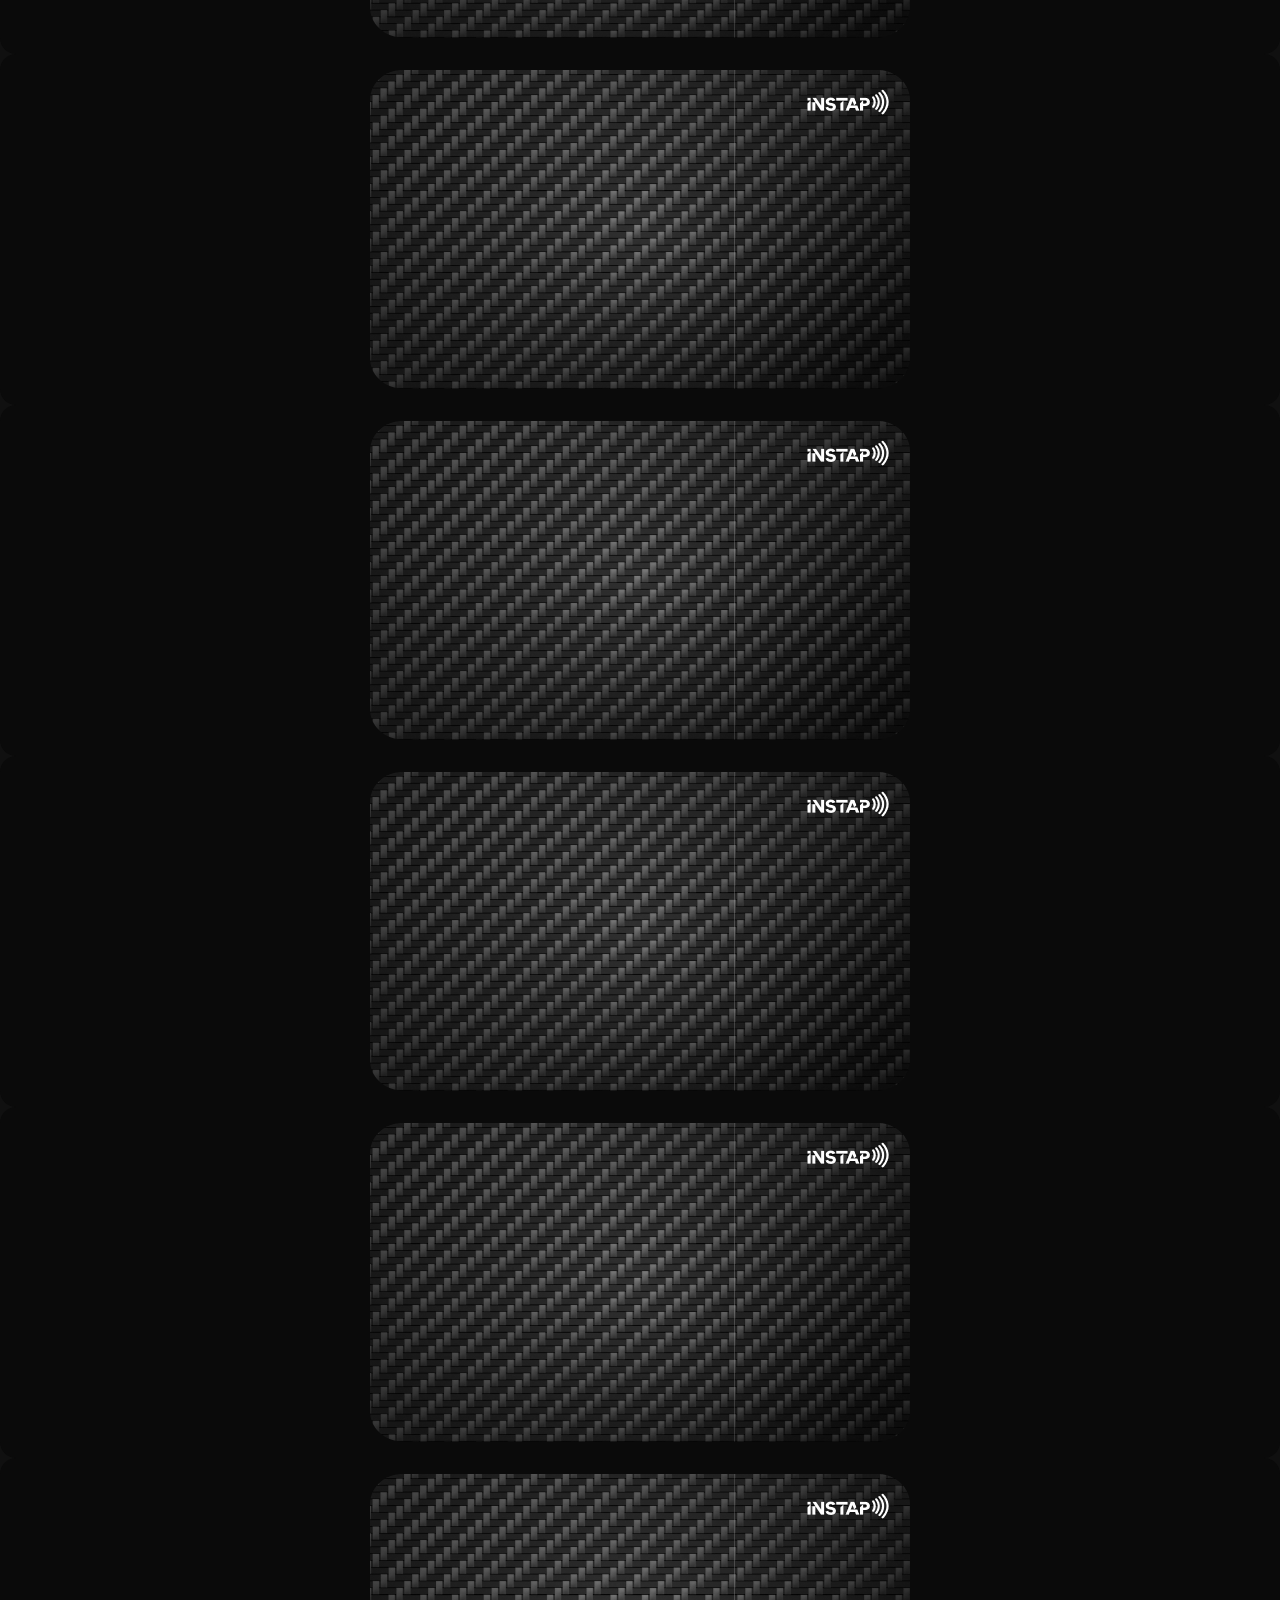
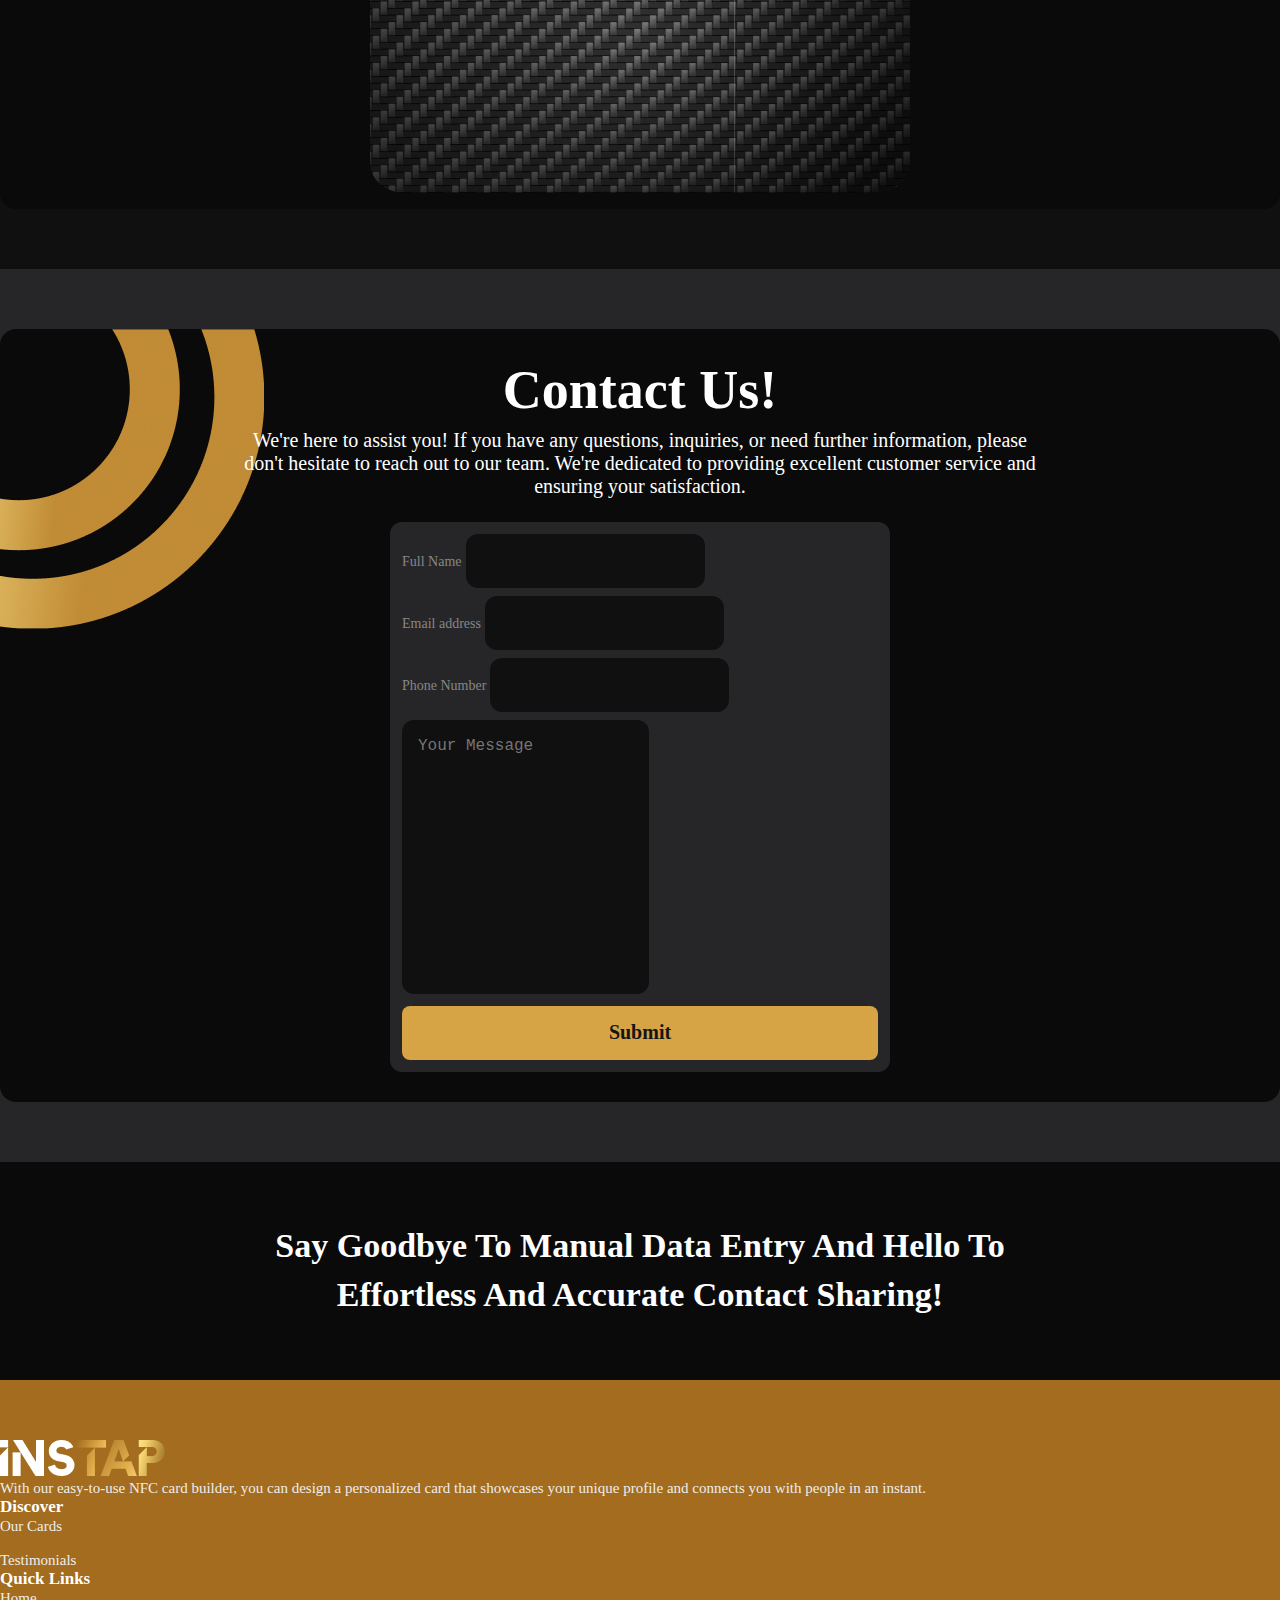
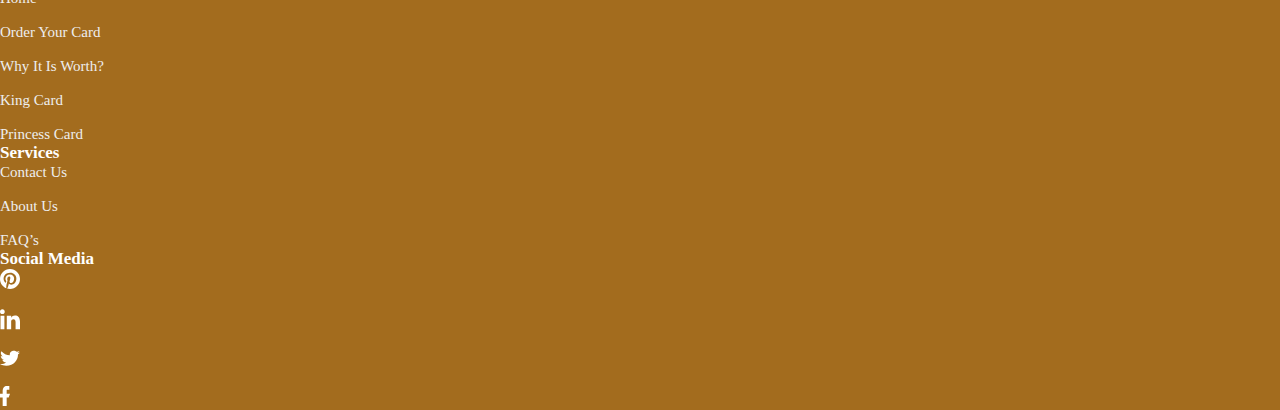
==== commit 0082c2b1: "edit speed duration" ====
--- a/index.html
+++ b/index.html
@@ -100,21 +100,21 @@
 
                     <div class="row gy-3">
                         <div class="col-12 col-md-4">
-                            <div class="why-items" data-aos="fade-up" data-aos-duration="3000" data-aos-easing="ease-in-sine" data-aos-offset="500">
+                            <div class="why-items" data-aos="fade-up" data-aos-duration="500" data-aos-easing="ease-in-sine" data-aos-offset="500" data-aos-delay="0">
                                 <h2>01</h2>
                                 <span>NFC Chip</span>
                                 <p>Tap your card on a phone and share your contact details without contact.</p>
                             </div>
                         </div>
                         <div class="col-12 col-md-4">
-                            <div class="why-items" data-aos="fade-down" data-aos-duration="3000" data-aos-easing="ease-in-sine" data-aos-offset="500">
+                            <div class="why-items" data-aos="fade-down" data-aos-duration="500" data-aos-easing="ease-in-sine" data-aos-offset="500" data-aos-delay="100">
                                 <h2>02</h2>
                                 <span>NFC Chip</span>
                                 <p>Tap your card on a phone and share your contact details without contact.</p>
                             </div>
                         </div>
                         <div class="col-12 col-md-4">
-                            <div class="why-items" data-aos="fade-right" data-aos-duration="3000" data-aos-easing="ease-in-sine" data-aos-offset="500">
+                            <div class="why-items" data-aos="fade-right" data-aos-duration="500" data-aos-easing="ease-in-sine" data-aos-offset="500" data-aos-delay="300">
                                 <h2>03</h2>
                                 <span>NFC Chip</span>
                                 <p>Tap your card on a phone and share your contact details without contact.</p>
@@ -122,20 +122,20 @@
                         </div>
 
                         <div class="col-12 col-md-4">
-                            <div class="why-items" data-aos="fade-left" data-aos-duration="3000" data-aos-easing="ease-in-sine" data-aos-offset="500">
+                            <div class="why-items" data-aos="fade-left" data-aos-duration="500" data-aos-easing="ease-in-sine" data-aos-offset="500" data-aos-delay="0">
                                 <h2>04</h2>
                                 <span>NFC Chip</span>
                                 <p>Tap your card on a phone and share your contact details without contact.</p>
                             </div>
                         </div>
-                        <div class="col-12 col-md-4" data-aos="fade-up" data-aos-duration="3000" data-aos-easing="ease-in-sine" data-aos-offset="500">
+                        <div class="col-12 col-md-4" data-aos="fade-up" data-aos-duration="500" data-aos-easing="ease-in-sine" data-aos-offset="500" data-aos-delay="100">
                             <div class="why-items">
                                 <h2>05</h2>
                                 <span>NFC Chip</span>
                                 <p>Tap your card on a phone and share your contact details without contact.</p>
                             </div>
                         </div>
-                        <div class="col-12 col-md-4" data-aos="fade-right" data-aos-duration="3000" data-aos-easing="ease-in-sine" data-aos-offset="500">
+                        <div class="col-12 col-md-4" data-aos="fade-right" data-aos-duration="500" data-aos-easing="ease-in-sine" data-aos-offset="500" data-aos-delay="200">
                             <div class="why-items">
                                 <h2>06</h2>
                                 <span>NFC Chip</span>
@@ -161,7 +161,7 @@
 
                     <div class="row g-3">
                         <div class="col col-md-3">
-                            <div class="why-items about-us-item" data-aos="fade-down" data-aos-duration="3000" data-aos-easing="ease-in-sine" data-aos-offset="500">
+                            <div class="why-items about-us-item" data-aos="fade-down" data-aos-duration="500" data-aos-easing="ease-in-sine" data-aos-offset="500">
                                 <h2>01</h2>
                                 <span>NFC Chip</span>
                                 <p>Tap your card on a phone and share your contact details without contact.</p>
@@ -170,7 +170,7 @@
 
                         </div>
                         <div class="col-md-3">
-                            <div class="why-items about-us-item" data-aos="fade-left" data-aos-duration="3000" data-aos-easing="ease-in-sine" data-aos-offset="500">
+                            <div class="why-items about-us-item" data-aos="fade-left" data-aos-duration="500" data-aos-easing="ease-in-sine" data-aos-offset="500">
                                 <h2>02</h2>
                                 <span>NFC Chip</span>
                                 <p>Tap your card on a phone and share your contact details without contact.</p>
@@ -179,18 +179,18 @@
 
                         </div>
                         <div class="col-md-3">
-                            <div class="why-items p-0" data-aos="fade-up" data-aos-duration="3000" data-aos-easing="ease-in-sine" data-aos-offset="500">
+                            <div class="why-items p-0" data-aos="fade-up" data-aos-duration="500" data-aos-easing="ease-in-sine" data-aos-offset="500">
                                 <img src="./images/about-instap.png" alt="">
                             </div>
 
                         </div>
                         <div class="col-md-3">
-                            <div class="why-items p-0" data-aos="fade-right" data-aos-duration="3000" data-aos-easing="ease-in-sine" data-aos-offset="500">
+                            <div class="why-items p-0" data-aos="fade-right" data-aos-duration="500" data-aos-easing="ease-in-sine" data-aos-offset="500">
                                 <img src="./images/about-instap2.png" alt="">
                             </div>
                         </div>
                         <div class="col col-md-3">
-                            <div class="why-items about-us-item" data-aos="fade-right" data-aos-duration="3000" data-aos-easing="ease-in-sine" data-aos-offset="500">
+                            <div class="why-items about-us-item" data-aos="fade-right" data-aos-duration="500" data-aos-easing="ease-in-sine" data-aos-offset="500">
                                 <h2>03</h2>
                                 <span>NFC Chip</span>
                                 <p>Tap your card on a phone and share your contact details without contact.</p>
@@ -199,7 +199,7 @@
 
                         </div>
                         <div class="col-md-3">
-                            <div class="why-items about-us-item" data-aos="fade-up" data-aos-duration="3000" data-aos-easing="ease-in-sine" data-aos-offset="500">
+                            <div class="why-items about-us-item" data-aos="fade-up" data-aos-duration="500" data-aos-easing="ease-in-sine" data-aos-offset="500">
                                 <h2>04</h2>
                                 <span>NFC Chip</span>
                                 <p>Tap your card on a phone and share your contact details without contact.</p>
@@ -208,13 +208,13 @@
 
                         </div>
                         <div class="col-md-3">
-                            <div class="why-items p-0" data-aos="fade-left" data-aos-duration="3000" data-aos-easing="ease-in-sine" data-aos-offset="500">
+                            <div class="why-items p-0" data-aos="fade-left" data-aos-duration="500" data-aos-easing="ease-in-sine" data-aos-offset="500">
                                 <img src="./images/about-instap3.png" alt="">
                             </div>
 
                         </div>
                         <div class="col-md-3">
-                            <div class="why-items p-0" data-aos="fade-down" data-aos-duration="3000" data-aos-easing="ease-in-sine" data-aos-offset="500">
+                            <div class="why-items p-0" data-aos="fade-down" data-aos-duration="500" data-aos-easing="ease-in-sine" data-aos-offset="500">
                                 <img src="./images/about-instap4.png" alt="">
                             </div>
                         </div>
@@ -232,7 +232,7 @@
 
                     <div class="row g-3">
                         <div class="col-md-6">
-                            <div class="cards-items" data-aos="fade-right" data-aos-duration="3000" data-aos-easing="ease-in-sine" data-aos-offset="500">
+                            <div class="cards-items" data-aos="fade-right" data-aos-duration="500" data-aos-easing="ease-in-sine" data-aos-offset="500">
                                 <h2 class="card-items-title">King Cards</h2>
                                 <div>
                                     <img src="./images/card-item.png" alt="">
@@ -240,7 +240,7 @@
                             </div>
                         </div>
                         <div class="col-md-6">
-                            <div class="cards-items" data-aos="fade-left" data-aos-duration="3000" data-aos-easing="ease-in-sine" data-aos-offset="500">
+                            <div class="cards-items" data-aos="fade-left" data-aos-duration="500" data-aos-easing="ease-in-sine" data-aos-offset="500">
                                 <h2 class="card-items-title">King Cards</h2>
                                 <div>
                                     <img src="./images/card-item2.png" alt="">
@@ -263,41 +263,41 @@
 
                     <div class="row g-3">
                         <div class="col-12 col-md-6">
-                            <div class="choose-card-item" data-aos="fade-right" data-aos-duration="3000" data-aos-easing="ease-in-sine" data-aos-offset="500">
-                                <img src="./images/card-item.png" alt="">
-
-                            </div>
-                        </div>
-
-                        <div class="col-12 col-md-6">
-                            <div class="choose-card-item" data-aos="fade-left" data-aos-duration="3000" data-aos-easing="ease-in-sine" data-aos-offset="500">
-                                <img src="./images/card-item.png" alt="">
-
-                            </div>
-                        </div>
-                        <div class="col-12 col-md-6">
-                            <div class="choose-card-item" data-aos="fade-right" data-aos-duration="3000" data-aos-easing="ease-in-sine" data-aos-offset="500">
-                                <img src="./images/card-item.png" alt="">
-
-                            </div>
-                        </div>
-
-                        <div class="col-12 col-md-6">
-                            <div class="choose-card-item" data-aos="fade-left" data-aos-duration="3000" data-aos-easing="ease-in-sine" data-aos-offset="500">
-                                <img src="./images/card-item.png" alt="">
-
-                            </div>
-                        </div>
-
-                        <div class="col-12 col-md-6">
-                            <div class="choose-card-item" data-aos="fade-right" data-aos-duration="3000" data-aos-easing="ease-in-sine" data-aos-offset="500">
-                                <img src="./images/card-item.png" alt="">
-
-                            </div>
-                        </div>
-
-                        <div class="col-12 col-md-6">
-                            <div class="choose-card-item" data-aos="fade-left" data-aos-duration="3000" data-aos-easing="ease-in-sine" data-aos-offset="500">
+                            <div class="choose-card-item" data-aos="fade-right" data-aos-duration="500" data-aos-easing="ease-in-sine" data-aos-offset="500">
+                                <img src="./images/card-item.png" alt="">
+
+                            </div>
+                        </div>
+
+                        <div class="col-12 col-md-6">
+                            <div class="choose-card-item" data-aos="fade-left" data-aos-duration="500" data-aos-easing="ease-in-sine" data-aos-offset="500">
+                                <img src="./images/card-item.png" alt="">
+
+                            </div>
+                        </div>
+                        <div class="col-12 col-md-6">
+                            <div class="choose-card-item" data-aos="fade-right" data-aos-duration="500" data-aos-easing="ease-in-sine" data-aos-offset="500">
+                                <img src="./images/card-item.png" alt="">
+
+                            </div>
+                        </div>
+
+                        <div class="col-12 col-md-6">
+                            <div class="choose-card-item" data-aos="fade-left" data-aos-duration="500" data-aos-easing="ease-in-sine" data-aos-offset="500">
+                                <img src="./images/card-item.png" alt="">
+
+                            </div>
+                        </div>
+
+                        <div class="col-12 col-md-6">
+                            <div class="choose-card-item" data-aos="fade-right" data-aos-duration="500" data-aos-easing="ease-in-sine" data-aos-offset="500">
+                                <img src="./images/card-item.png" alt="">
+
+                            </div>
+                        </div>
+
+                        <div class="col-12 col-md-6">
+                            <div class="choose-card-item" data-aos="fade-left" data-aos-duration="500" data-aos-easing="ease-in-sine" data-aos-offset="500">
                                 <img src="./images/card-item.png" alt="">
 
                             </div>
@@ -413,7 +413,7 @@
                                     <svg width="20" height="21" viewBox="0 0 20 21" fill="none"
                                         xmlns="http://www.w3.org/2000/svg">
                                         <path fill-rule="evenodd" clip-rule="evenodd"
-                                            d="M20 20.3334H15.5796V13.3024C15.5796 11.4624 14.8886 10.2059 13.3677 10.2059C12.205 10.2059 11.5582 11.0539 11.2573 11.8709C11.1441 12.1639 11.1618 12.5724 11.1618 12.9809V20.3334H6.78273C6.78273 20.3334 6.83909 7.87887 6.78273 6.74687H11.1618V8.87938C11.4209 7.94688 12.82 6.61638 15.0527 6.61638C17.8232 6.61638 20 8.57037 20 12.7789V20.3334ZM2.35454 5.04738H2.32591C0.915002 5.04738 0 4.00887 0 2.69237C0 1.35037 0.941824 0.333374 2.38137 0.333374C3.81955 0.333374 4.70408 1.34787 4.73181 2.68837C4.73181 4.00487 3.81954 5.04738 2.35454 5.04738ZM0.504539 6.74687H4.40272V20.3334H0.504539V6.74687Z"
+                                            d="M20 20.3334H15.5796V13.3024C15.5796 11.4624 14.8886 10.2059 13.3677 10.2059C12.205 10.2059 11.5582 11.0539 11.2573 11.8709C11.1441 12.1639 11.1618 12.5724 11.1618 12.9809V20.3334H6.78273C6.78273 20.3334 6.83909 7.87887 6.78273 6.74687H11.1618V8.87938C11.4209 7.94688 12.82 6.61638 15.0527 6.61638C17.8232 6.61638 20 8.57037 20 12.7789V20.3334ZM2.35454 5.04738H2.32591C0.95002 5.04738 0 4.00887 0 2.69237C0 1.35037 0.941824 0.333374 2.38137 0.333374C3.81955 0.333374 4.70408 1.34787 4.73181 2.68837C4.73181 4.00487 3.81954 5.04738 2.35454 5.04738ZM0.504539 6.74687H4.40272V20.3334H0.504539V6.74687Z"
                                             fill="white" />
                                     </svg>
                                 </a>
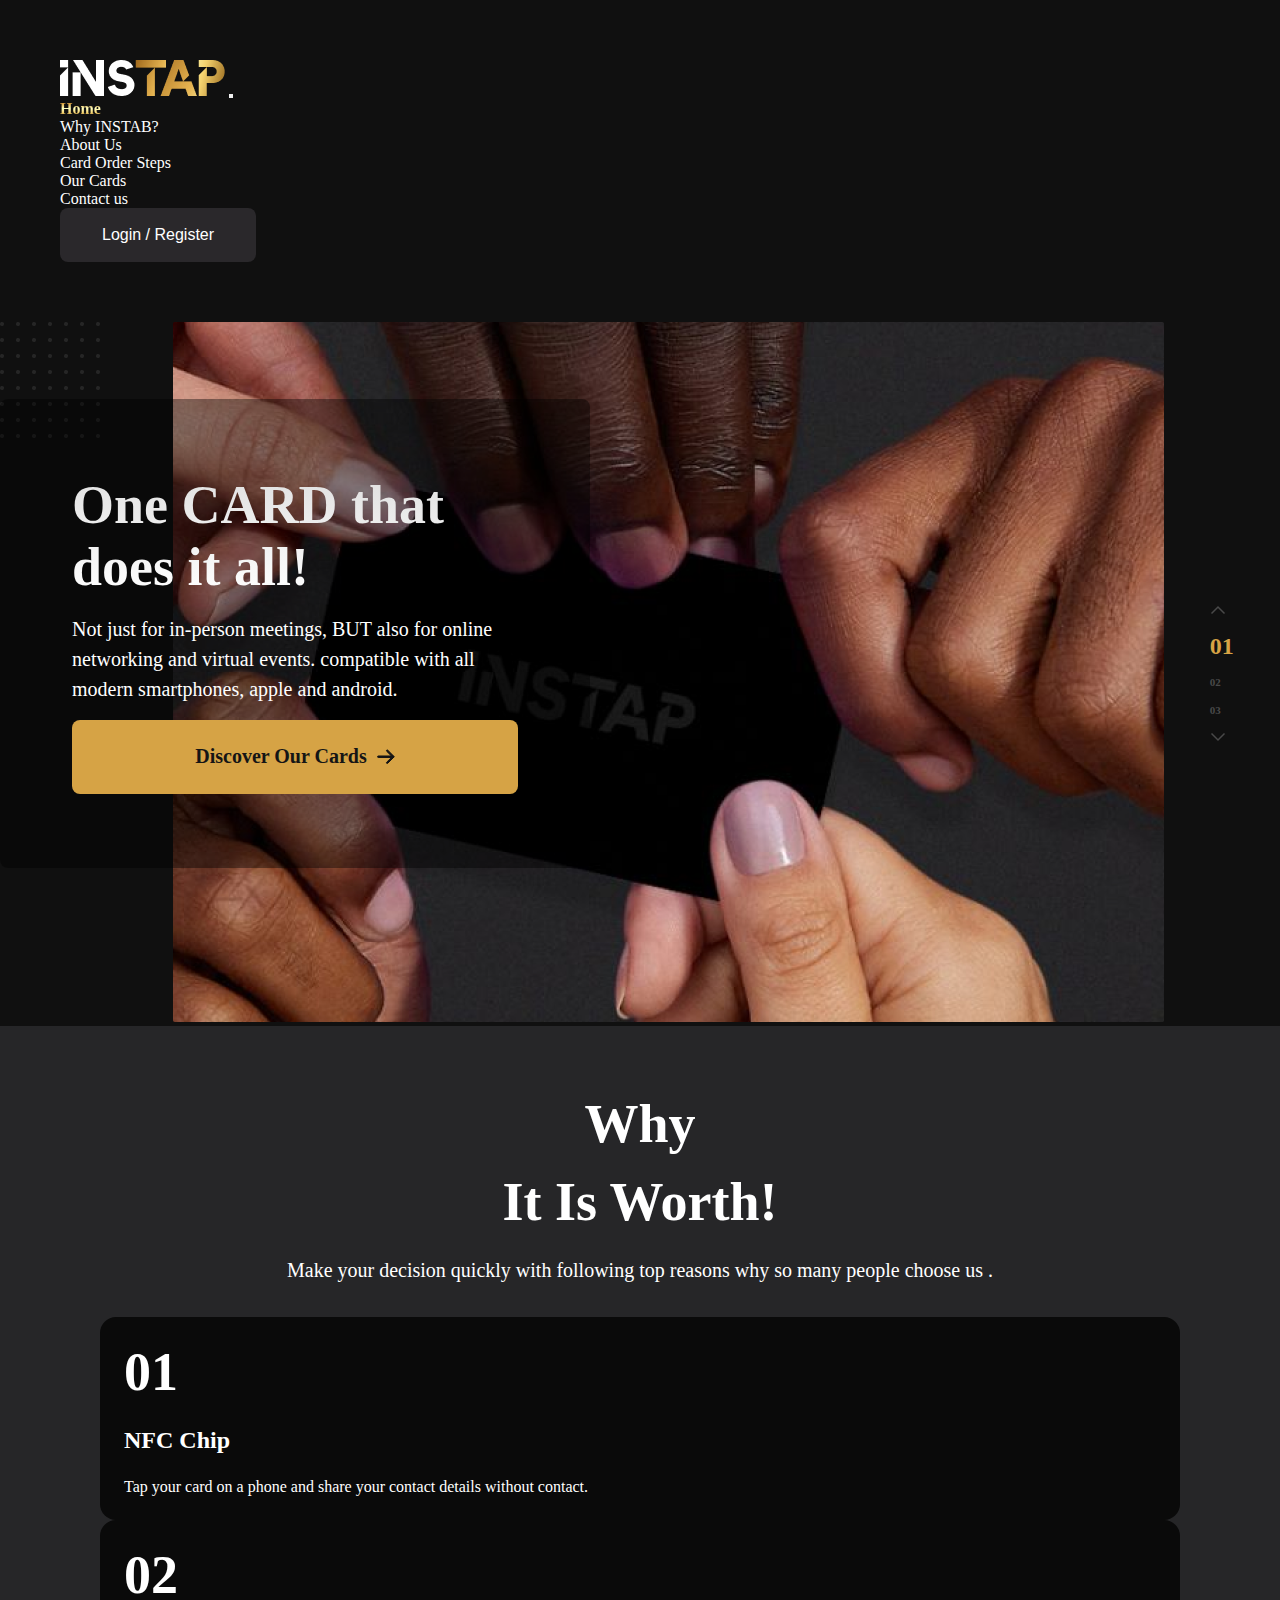
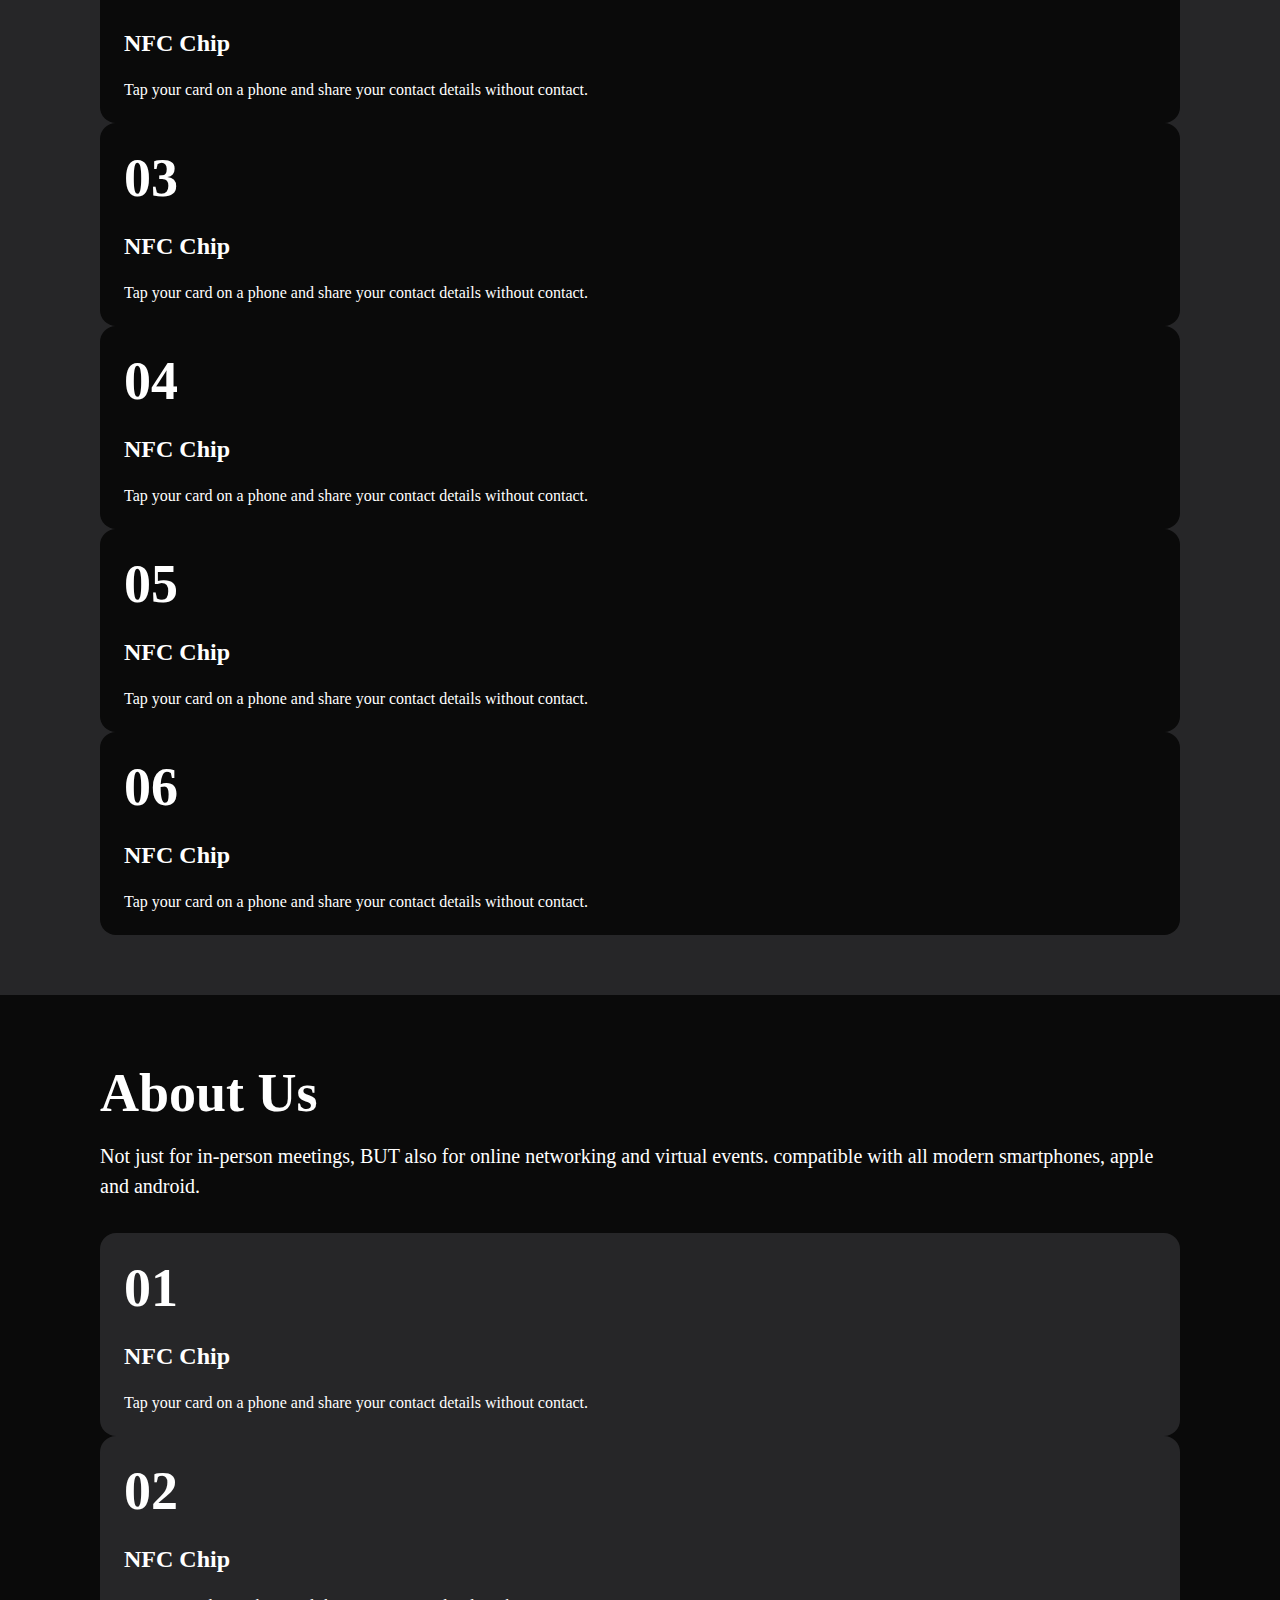
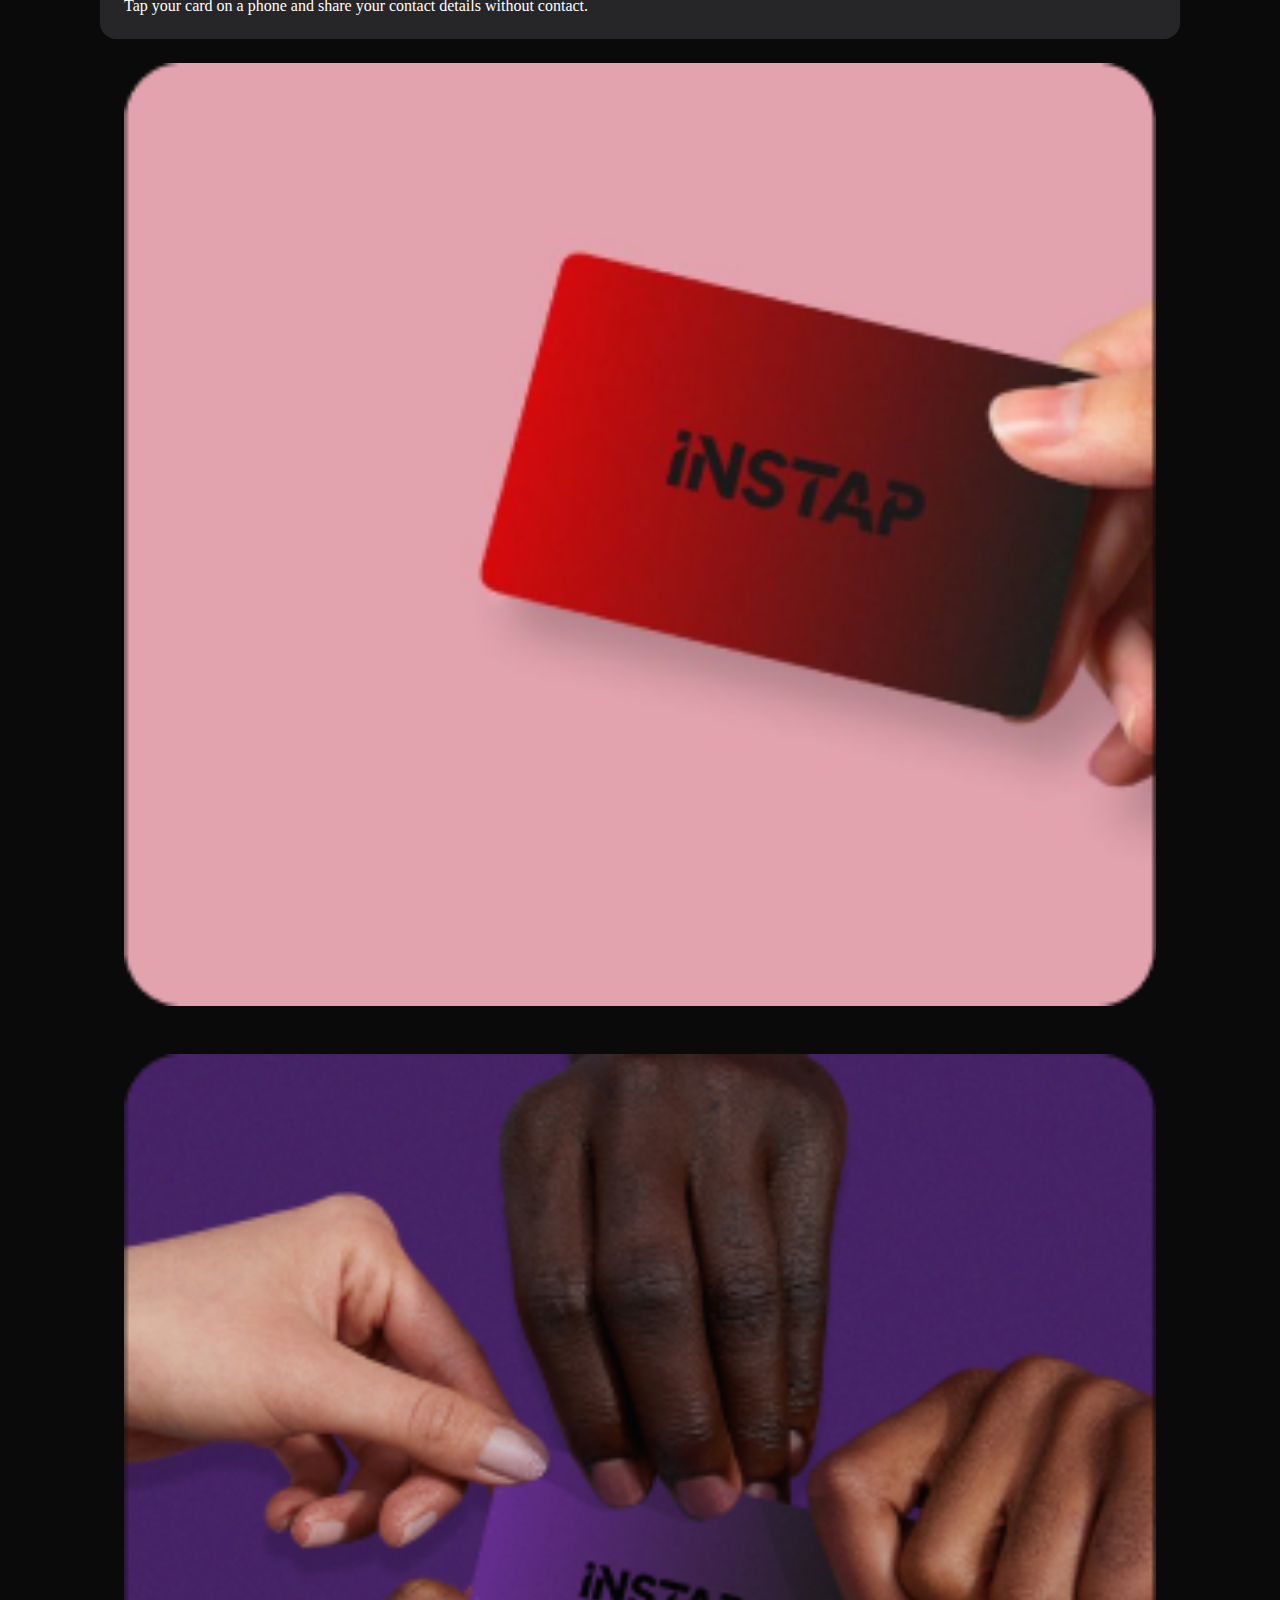
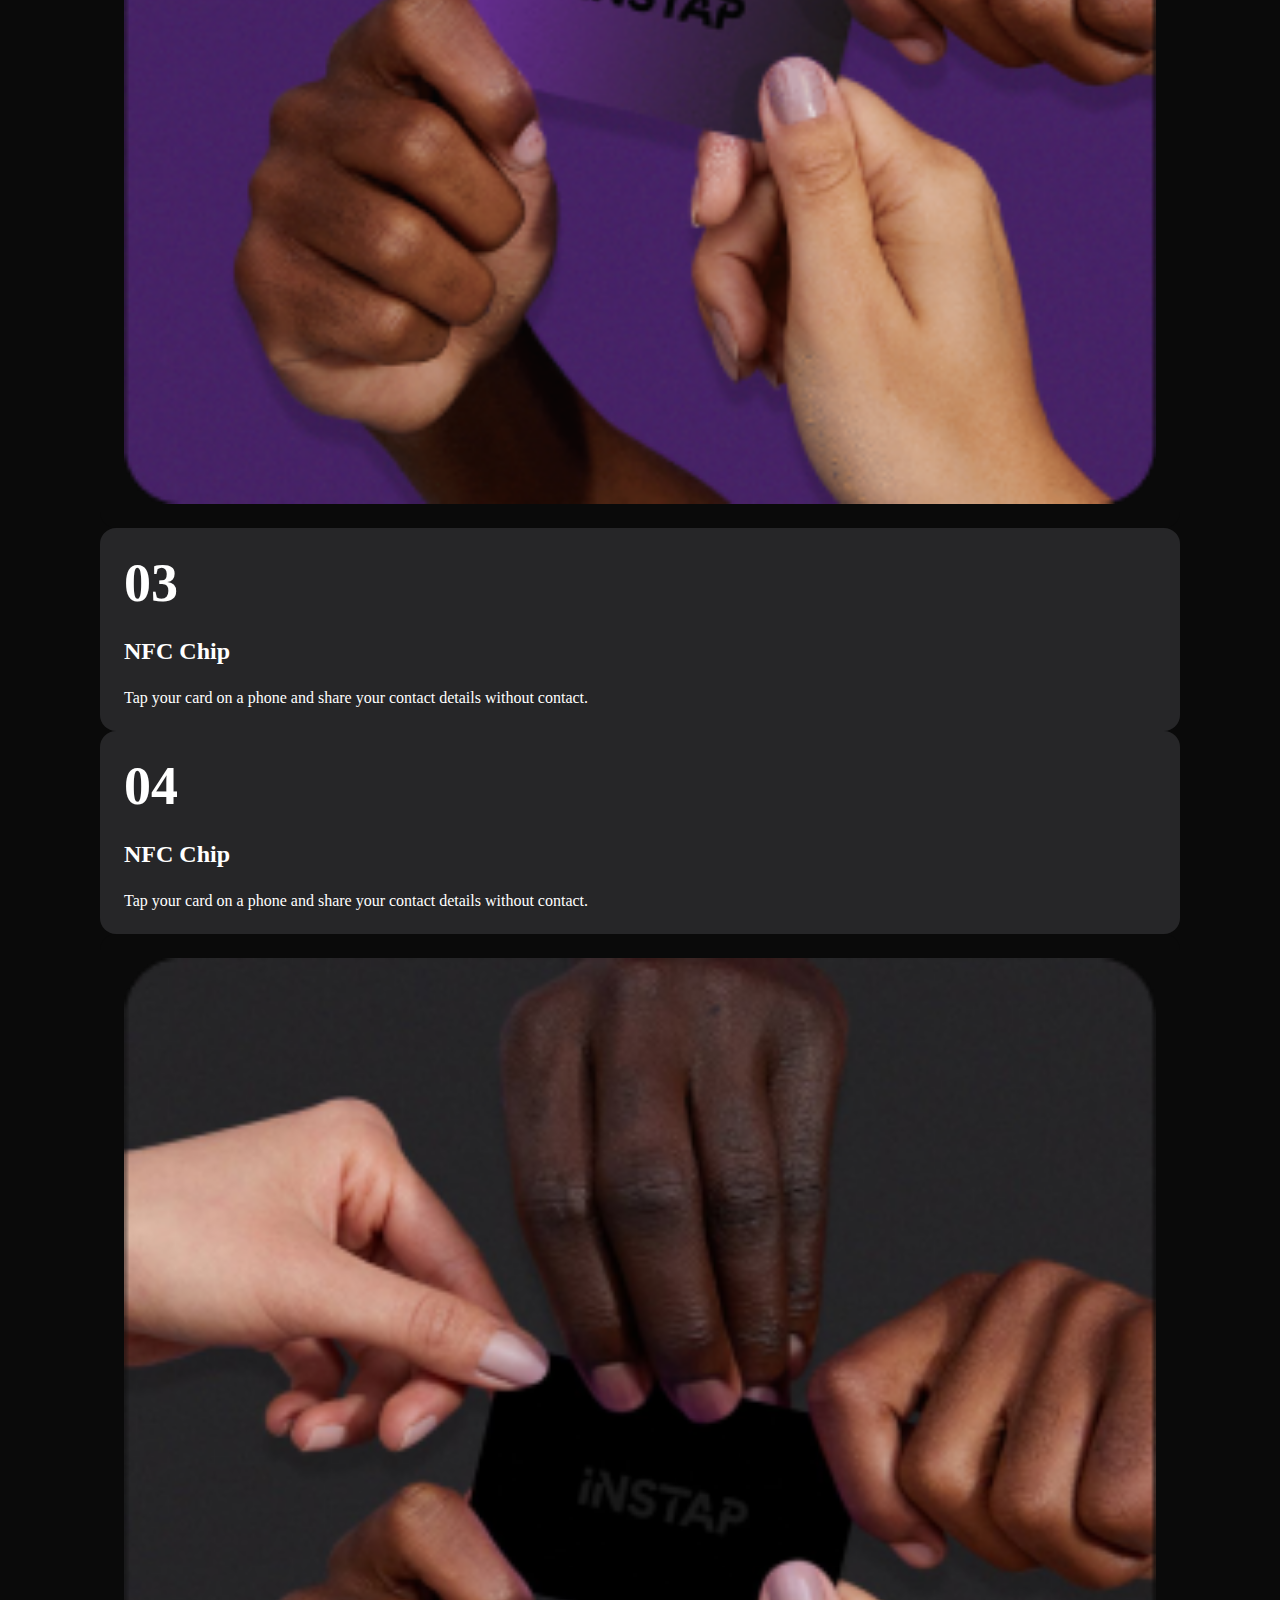
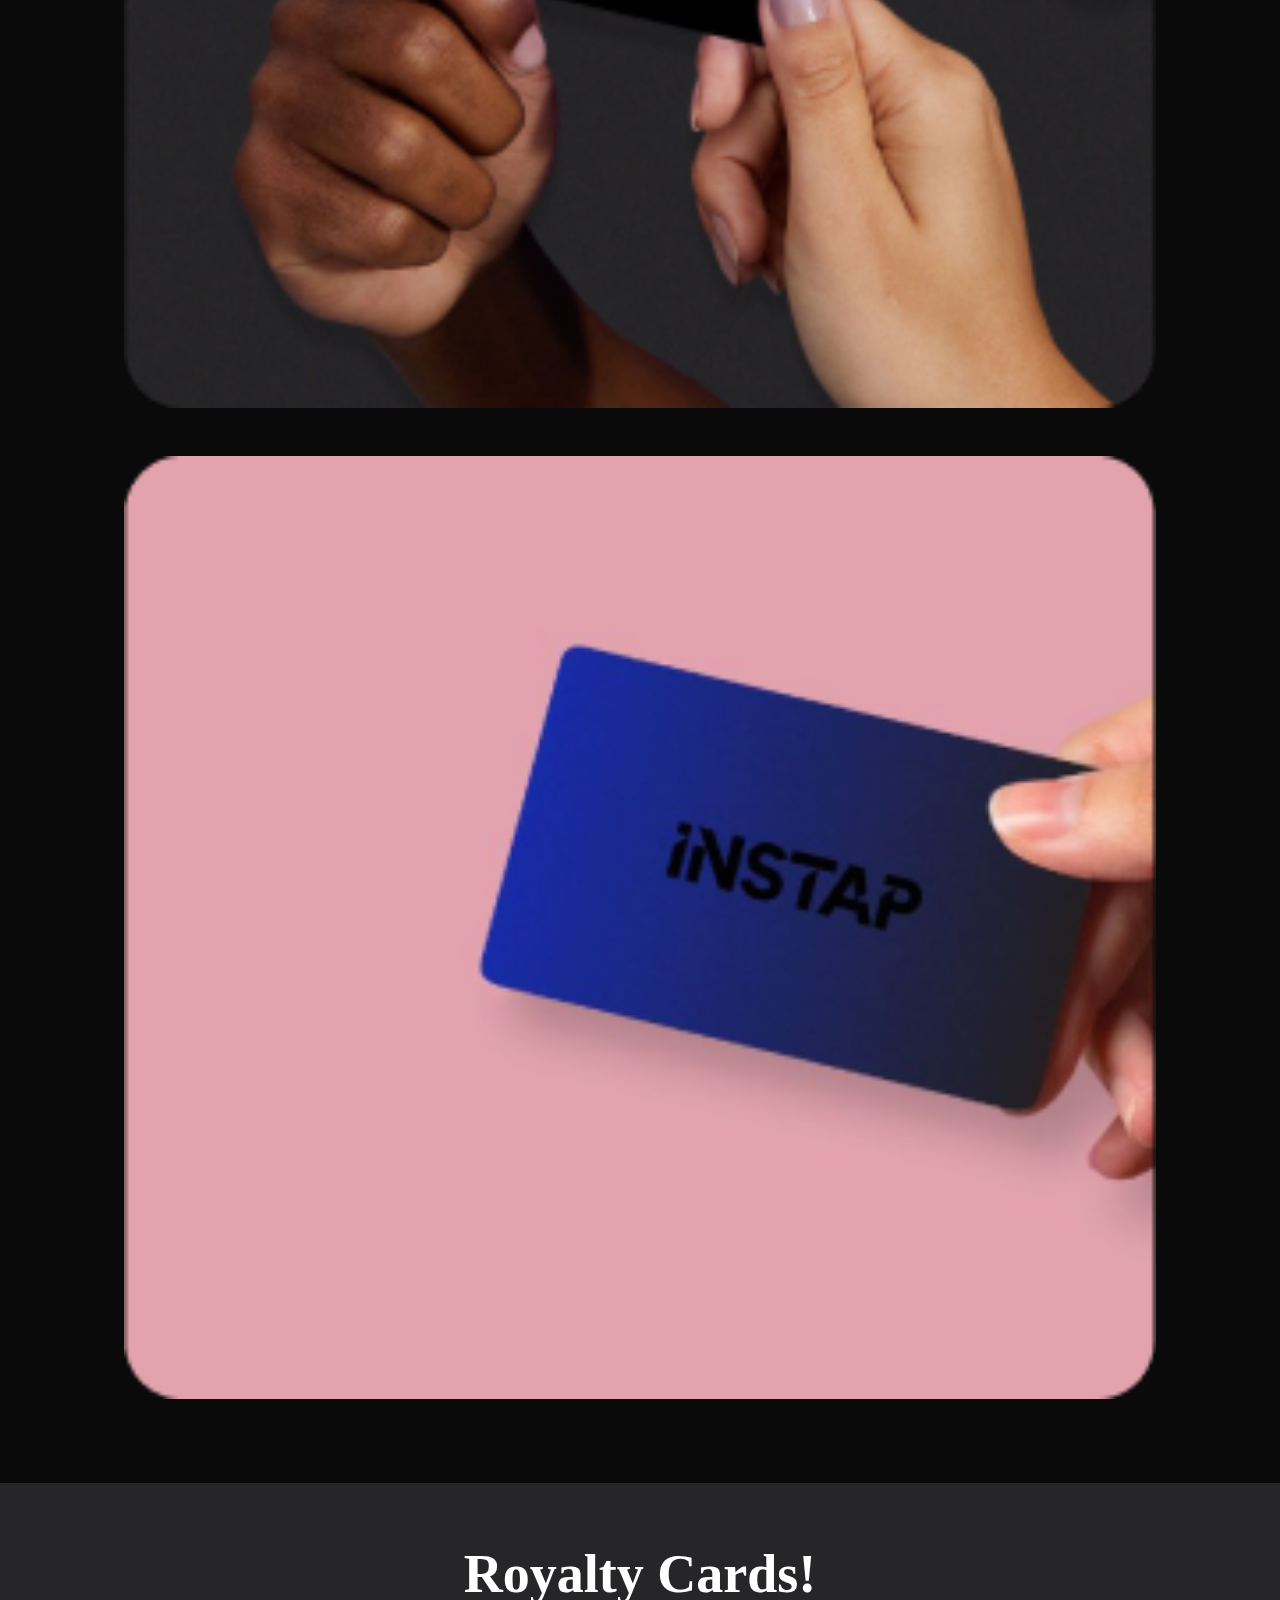
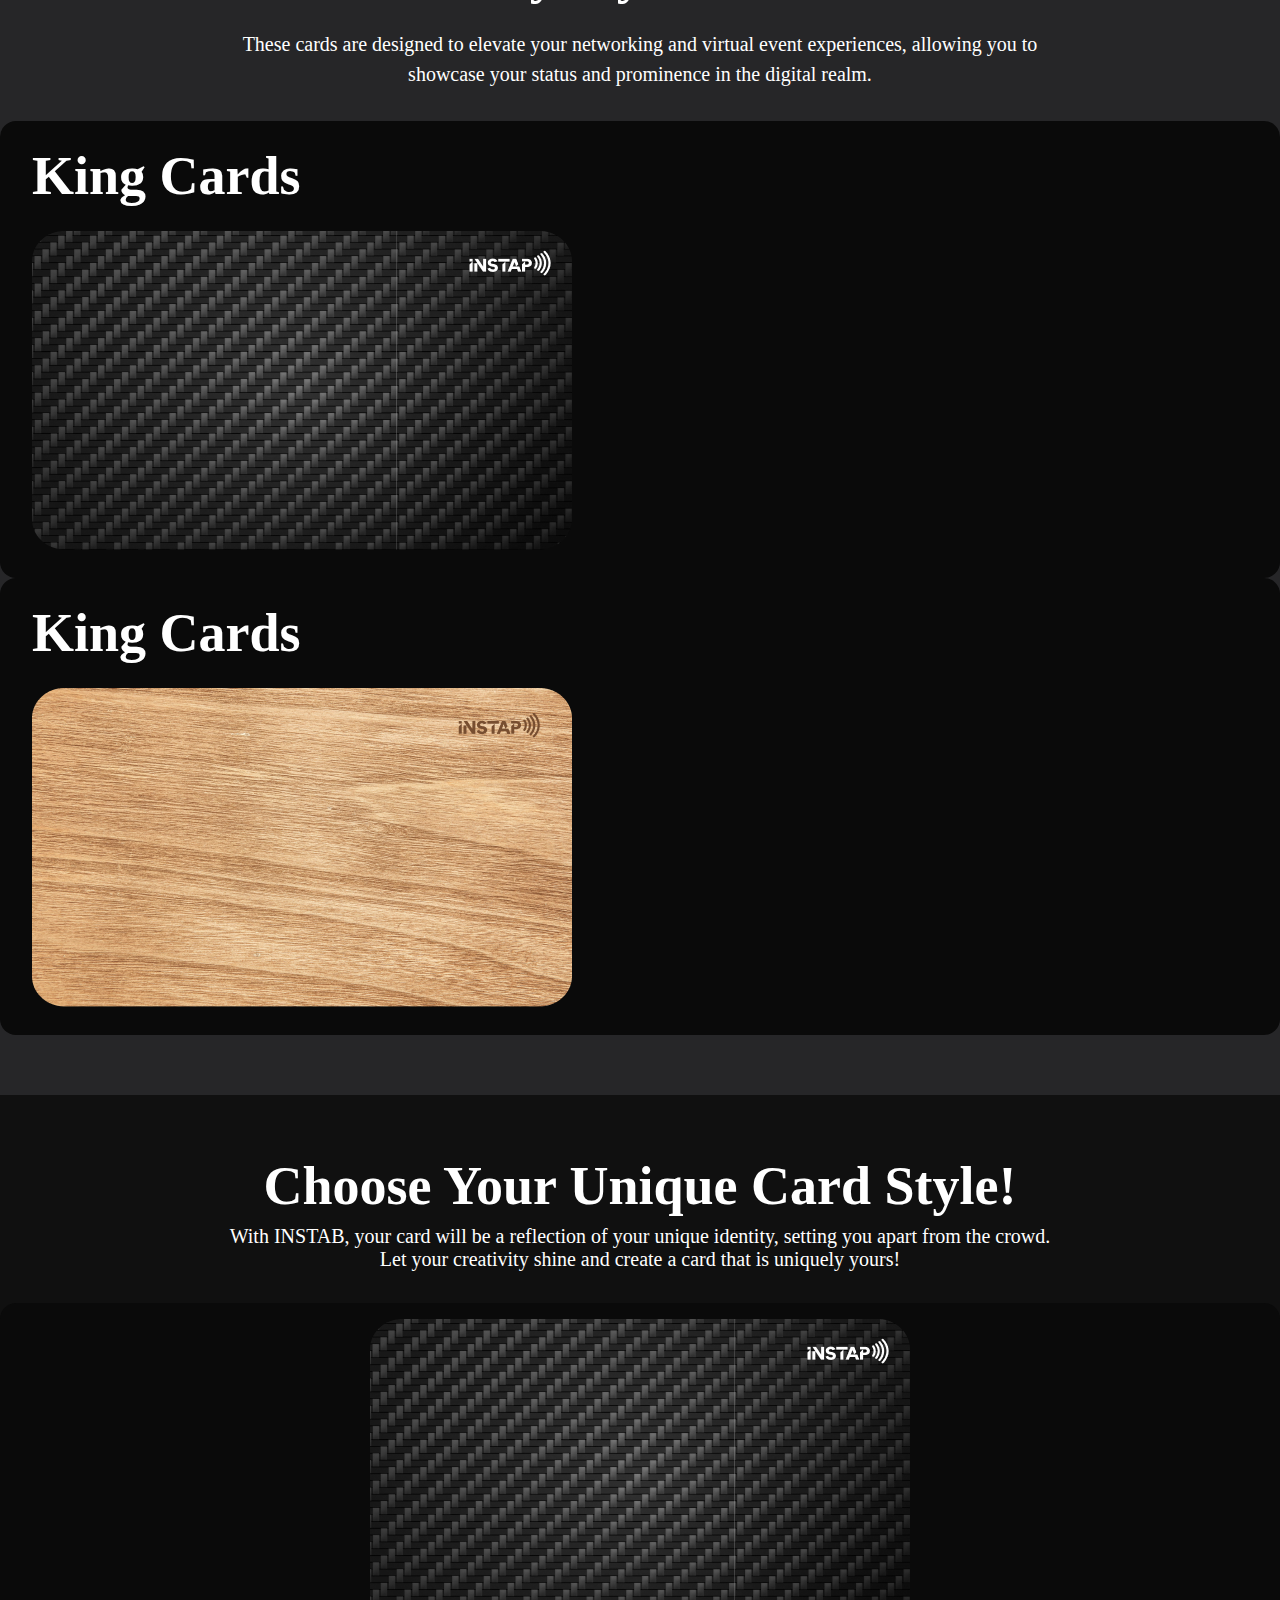
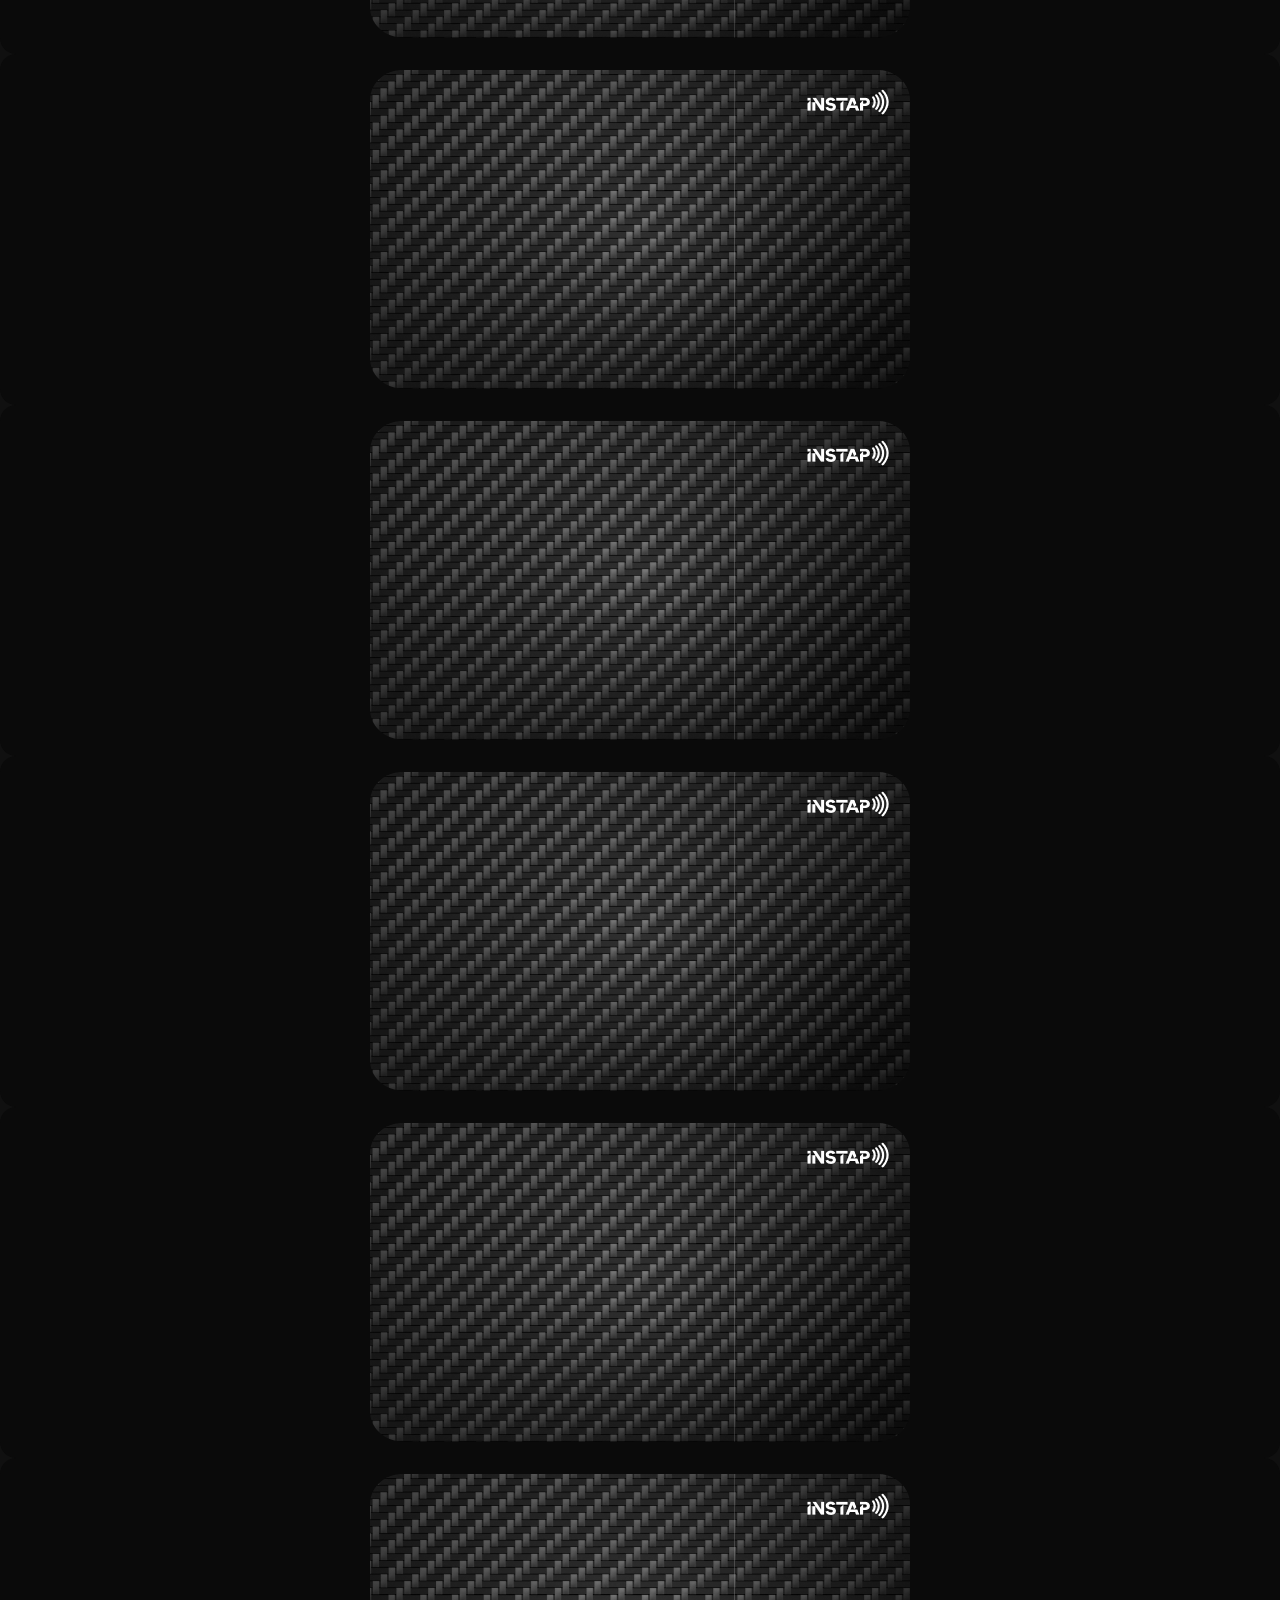
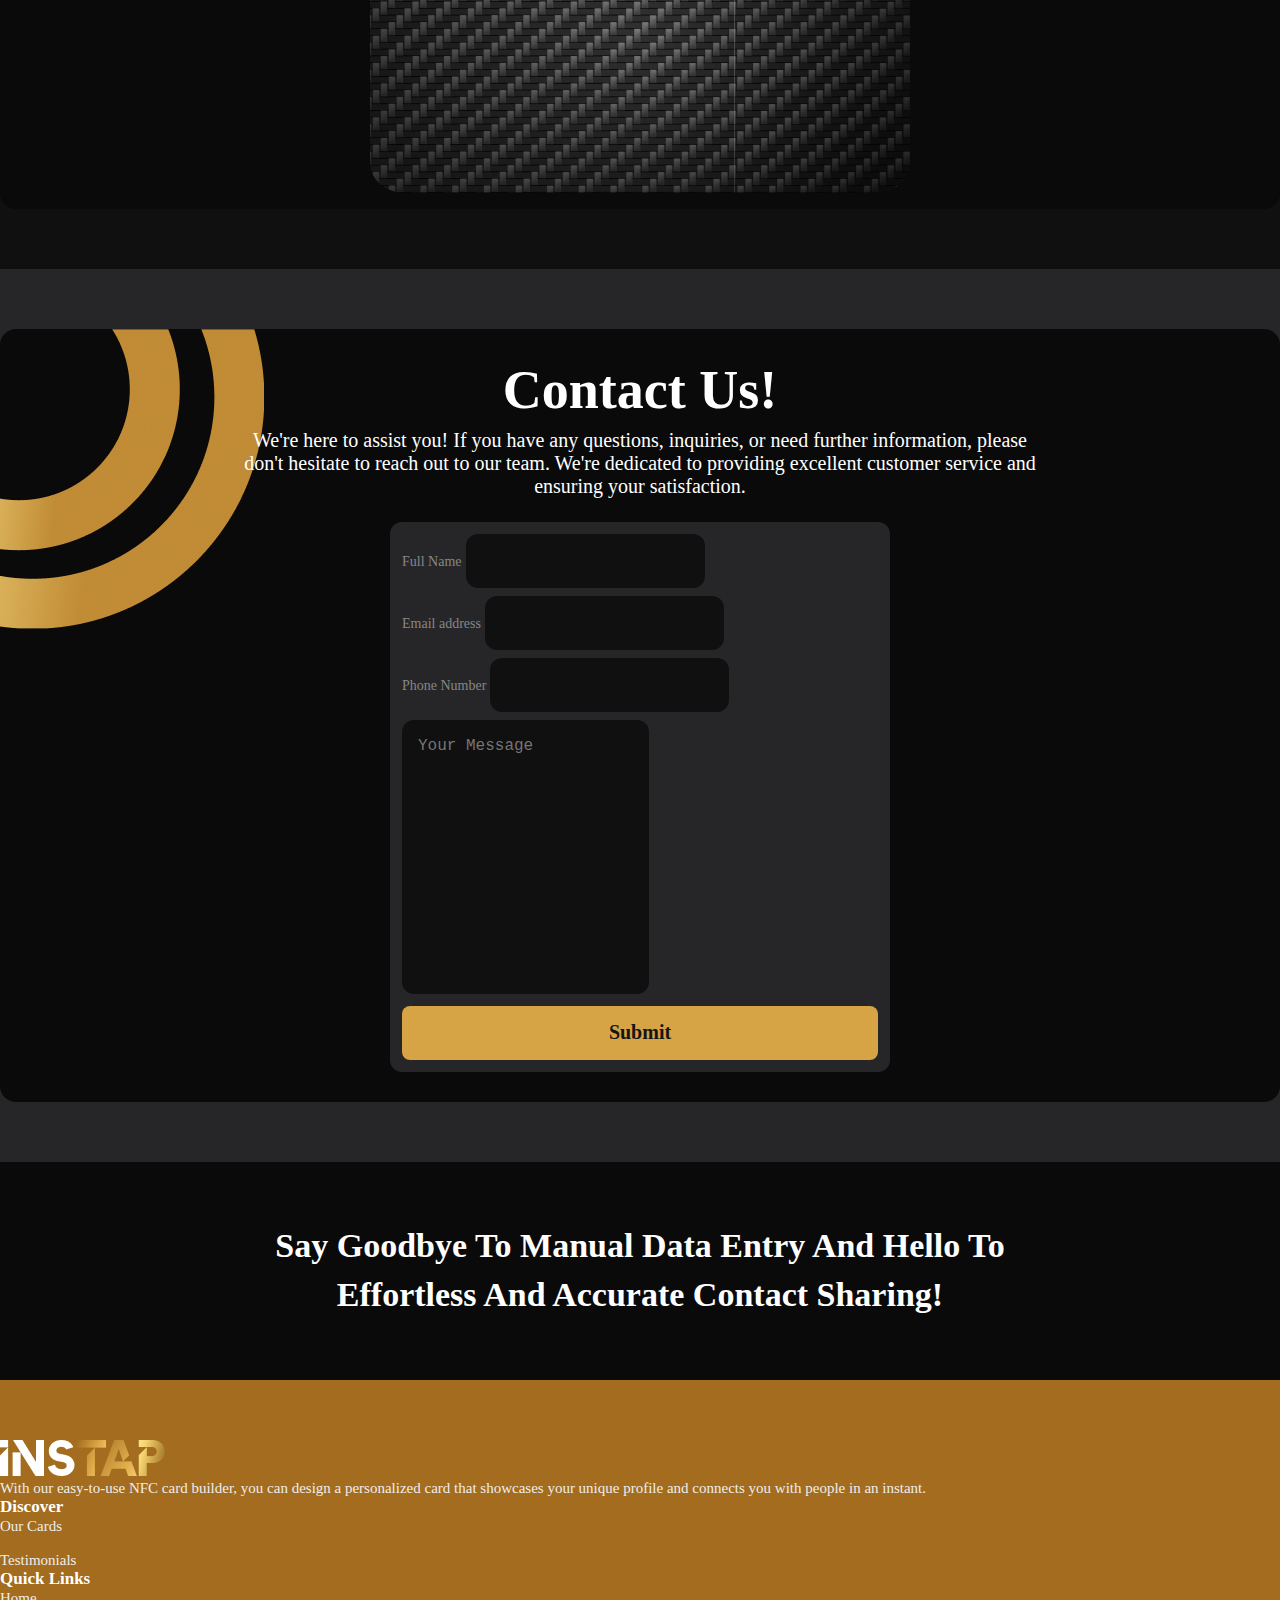
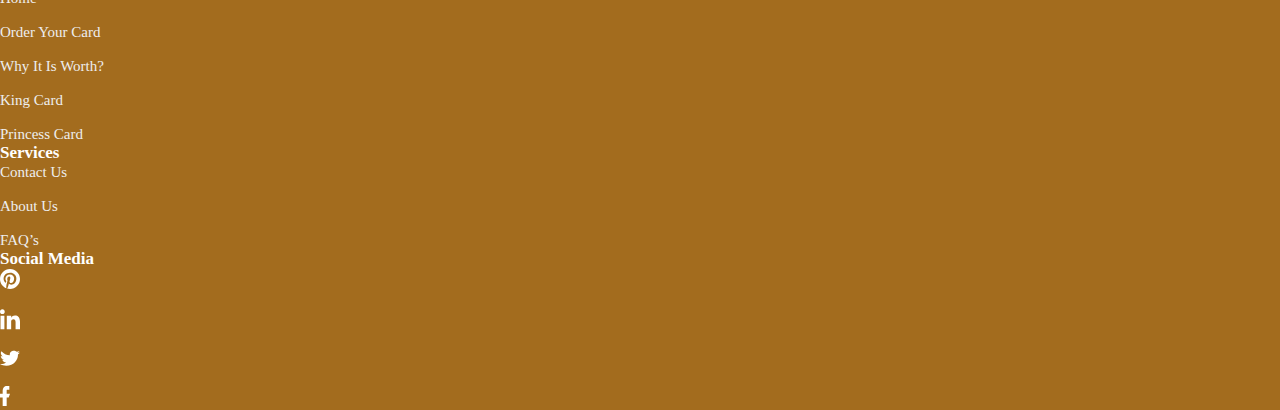
==== commit d4c60252: "fix slider" ====
--- a/index.html
+++ b/index.html
@@ -56,29 +56,16 @@
 
 
         <main>
-
+            
+            
             <section class="slider">
                 <div class="slider-content">
                     <div class="slider-item-left">
                         <img src="./images/dots.png" alt="">
                         <div class="slider-item-over">
-                            <div class="item-over-info">
-                                <h3>One <span>CARD</span> that does it all!</h3>
-                                <p>Not just for in-person meetings, BUT also for online networking and virtual events.
-                                    compatible with all modern smartphones, apple and android.</p>
-                                <a href="/">Discover Our Cards
-                                    <svg width="18" height="15" viewBox="0 0 18 15" fill="none"
-                                        xmlns="http://www.w3.org/2000/svg">
-                                        <path
-                                            d="M0.5 7.72571C0.5 7.34601 0.782154 7.03222 1.14823 6.98255L1.25 6.97571L16.25 6.97571C16.6642 6.97571 17 7.31149 17 7.72571C17 8.1054 16.7178 8.4192 16.3518 8.46886L16.25 8.47571L1.25 8.47571C0.835786 8.47571 0.5 8.13992 0.5 7.72571Z"
-                                            fill="#151515" stroke="#151515" />
-                                        <path
-                                            d="M9.67101 2.23278C9.37749 1.94051 9.37646 1.46564 9.66872 1.17212C9.93442 0.905279 10.351 0.880177 10.6451 1.0974L10.7294 1.16983L16.7794 7.19383C17.047 7.46032 17.0714 7.87843 16.8524 8.17251L16.7794 8.25673L10.7294 14.2817C10.4359 14.574 9.96105 14.573 9.66877 14.2795C9.40305 14.0127 9.37971 13.596 9.59817 13.3028L9.67096 13.2189L15.187 7.72501L9.67101 2.23278Z"
-                                            fill="#151515" stroke="#151515" />
-                                    </svg>
-
-                                </a>
-                            </div>
+                         
+            
+                            </a>
                         </div>
                     </div>
                 </div>
--- a/css/style.css
+++ b/css/style.css
@@ -12,7 +12,9 @@
 a {
   text-decoration: none;
 }
-
+body{
+  overflow-x: hidden;
+}
 p {
   margin: 0;
 }
@@ -25,7 +27,7 @@
   display: flex;
   justify-content: space-between;
   flex-direction: column;
-  height: 100vh;
+  overflow-x: hidden;
 }
 /* nav style */
 .navbar{
@@ -402,12 +404,15 @@
   font-size: 14px;
   font-family: "Product Sans";
 }
+.contact-us form .form-control,.contact-us form .form-control:focus{
+  background: #101010;
+  height: 54px;
+  padding: 17px 16px;
+}
 form .form-control,
 form .form-control:focus {
-  background: #101010;
-  padding: 17px 16px;
+  background: transparent;
   border-radius: 12px;
-  height: 54px;
   border: none;
   color: #fff;
   font-weight: 400;
@@ -490,6 +495,363 @@
 }
 
 
+/* payment method page */
+.payment{
+  padding: 60px 0px;
+}
+
+.card-order{
+  display: flex;
+  justify-content: space-between;
+  flex-direction: column;
+}
+.card-order-top{
+  display: flex;
+  flex-direction: column;
+  gap: 8px;
+}
+.card-order-top h1{
+  color:#E0E0E0;
+  font-size: 54px;
+  font-weight: 900;
+  font-family: 'Noto Serif JP';
+}
+.card-order-top p {
+  color: #fff;
+  font-weight: 400;
+  font-size: 20px;
+  font-family: 'Product Sans';
+}
+.form-payment{
+  background: transparent;
+  width: 100%;
+}
+.payment-input-item{
+  background: #262628;
+  display: flex;
+  flex-direction: column;
+  padding:24px;
+  border-radius: 8px;
+  height: 74px;
+}
+.form-control, .form-control:focus{
+  padding: 0px;
+  height: auto;
+  background: transparent;
+}
+.form-label {
+  margin: 0;
+}
+.invalid-feedback{
+color: #9C6717;
+font-size: 14px;
+font-weight: 400;
+display: block;
+margin-left: 25px;
+}
+.upload{
+  background: #262628;
+  display: flex;
+  justify-content: center;
+  align-items: center;
+  height: 182.33px;
+  color: #fff;
+  gap: 8px;
+  flex-direction: column;
+  border: 1px dotted #fff;
+  padding: 24px;
+}
+.upload-img{
+  display: flex;
+  flex-direction: column;
+  justify-content: center;
+  align-items: center;
+  gap: 8px;
+}
+.upload p {
+  color: #fff;
+  font-size: 14px;
+  text-align: center;
+  font-family: 'Product Sans';
+  font-family: 400;
+  font-style: italic;
+}
+.btn-form-payment{
+  display: flex;
+  justify-content: center;
+  align-items: center;
+  background: #D6A345;
+  border-radius: 8px;
+  padding: 17px 40px;
+  height: 74px;
+  width: 100%;
+  border: none;
+  color: #151515;
+  font-weight: 700;
+  font-size: 20px;
+
+}
+.card-images{
+  display: flex;
+  flex-direction: column;
+  background: #262628;
+  gap: 40px;
+  padding: 40px 40px 40px 30px;
+  border-radius: 16px;
+  min-height: 676px;
+}
+.modal-content{
+  background: #262628;
+  padding: 34px;
+  min-height: 659px;
+  border-radius: 16px;
+  min-width: 718px;
+  display: flex;
+  flex-direction: column;
+  justify-content: center;
+  align-items: center;
+}
+.modal-header,.modal-footer{
+  border-bottom: none;
+  border-top: none;
+  width: 100%;
+}
+.modal-header {
+  flex-direction: column;
+  gap: 8px;
+}
+.modal-header h5{
+  color: #E0E0E0;
+  font-weight: 900;
+  font-size: 44px;
+  font-family: 'Noto Serif JP';
+}
+.modal-header p{
+  color: #fff;
+  font-size: 20px;
+  font-weight: 400;
+  font-family: 'Product Sans';
+}
+.modal-header p > span{
+  font-weight: 700;
+}
+.modal-header-title{
+  display: flex;
+  flex-direction: column;
+  justify-content: center;
+  align-items: center;
+}
+.modal-header-title p {
+  text-align: center;
+}
+.btn-confirm{
+  display: flex;
+  justify-content: center;
+  align-items: center;
+  gap: 10px;
+  width: 100%;
+  background: #D6A345;
+  padding: 17px 40px;
+  height: 74px;
+  border: none;
+  border-radius: 8px;
+  color: #151515;
+  font-weight: 700;
+  font-size: 20px;
+  font-family: 'Proxima Nova';
+}
+.btn-confirm:hover{
+background: transparent;
+color: #D6A345;
+}
+/* payment form page style 3 step*/
+.section-pay {
+ 
+  padding-bottom: 20px;
+}
+.section-pay .container {
+  display: flex;
+  justify-content: center;
+  align-items: center;
+}
+.pay{
+  background: #262628;
+  padding: 24px;
+  display: flex;
+  flex-direction: column;
+  gap: 32px;
+  border-radius: 16px;
+  min-height: 1058px;
+  /* min-width: 638px; */
+  
+}
+.pay-top{
+  display: flex;
+  justify-content: space-between;
+  align-items: center;
+  min-height: 60px;
+}
+.pay-title{
+  display: flex;
+  align-items: center;
+  gap: 16px;
+}
+.arrow {
+  background: #101010;
+  width: 42px;
+  height: 42px;
+  border-radius: 8px;
+  display: flex;
+  justify-content: center;
+  align-items: center;
+
+}
+.arrow svg{
+  background-color: #262628;
+  width: 22px;
+  height: 22px;
+  display: flex;
+  justify-content: center;
+  align-items: center;
+  border-radius: 8px;
+}
+.pay-title h1 ,.total-pay{
+  color: #E0E0E0;
+  font-size: 42px;
+  font-weight: 900;
+  font-family: 'Noto Serif JP';
+}
+.form-pay{
+  display: flex;
+  flex-direction: column;
+  gap: 16px;
+  min-height: 496px;
+  /* min-width: 590px; */
+
+}
+.form-pay-title{
+  color: #fff;
+  font-weight: 400;
+  font-size: 20px;
+  font-family: 'Product Sans';
+}
+.bg-form
+{
+  background: #181818;
+  padding: 24px;
+  height: 74px;
+  border-radius: 8px;
+}
+.credit-visa
+{
+
+  display: flex;
+  justify-content: space-between;
+}
+.credit
+{
+  display: flex;
+  align-items: center;
+  gap: 8px;
+}
+.credit p{
+  color: #fff;
+  font-weight: 400;
+  font-size: 16px;
+  font-family: 'Product Sans';
+}
+.input-pay{
+  display: flex;
+  flex-direction: column;
+
+}
+
+
+.input-pay label{
+  color: #868686;
+  font-size: 14px;
+  font-family: 'Product Sans';
+  font-weight: 400;
+}
+.input-pay input{
+  border: none;
+  padding: 0px 0px 0px 8px;
+  background-color: transparent;
+  color: #fff;
+  font-size: 16px;
+  font-weight: 400;
+  font-family: 'Product Sans';
+}
+.form-control:focus ,.form-control.is-invalid:focus, .was-validated .form-control:invalid:focus{
+  box-shadow: none;
+}
+.user-details{
+  display: flex;
+  justify-content: space-between;
+  gap: 10px;
+}
+.paypal,.cash-on-delivery{
+  background-color: #181818;
+  padding: 24px;
+  height: 74px;
+  border-radius: 8px;
+  display: flex;
+  justify-content: space-between;
+  opacity: 40%;
+}
+.form-check-label{
+  font-size: 16px;
+  font-family: 'Product Sans';
+  font-weight: 400;
+  color: #fff;
+}
+/* Conratulation page style */
+.conratulation{
+  padding-bottom: 20px;
+
+}
+.conratulation .container{
+  display: flex;
+  justify-content: center;
+  align-items: center;
+}
+.conratulation-items{
+background-color: #262628;
+min-height: 596px;
+min-width: 638px;
+max-width: 100%;
+padding: 24px;
+border-radius: 16px;
+display: flex;
+justify-content: center;
+flex-direction: column;
+gap: 32px;
+align-items: center;
+}
+.conratulation-items h1{
+  color: #E0E0E0;
+  font-weight: 900;
+  font-size: 42px;
+  font-family: 'Noto Serif JP';
+}
+.conratulation-items p {
+  color: #fff;
+  font-size: 20px;
+  font-weight: 400;
+width: 542px;
+max-width: 100%;
+  font-family: 'Product Sans';
+  text-align: center;
+}
+.conratulation-items .input-pay{
+  width: 100%;
+}
+.conratulation-items .input-pay input {
+width: 100%;
+color: #fff;
+font-size: 16px;
+font-weight: 400;
+}
 @media (max-width: 575.98px) { 
     .navbar-light .navbar-toggler{
         background: #262628;
@@ -540,7 +902,44 @@
 font-size: 16px;
 line-height: 2;
     }
-
+.conratulation-items{
+min-width: 300px;
+padding: 2px;
+gap: 12px;
+}
+.conratulation-items h1 {
+  font-size: 20px;
+}
+.conratulation-items p{
+  font-size: 16px;
+}
+.modal-content{
+  min-width: 300px;
+  min-height: 265px;
+}
+.modal-content .modal-body img{
+  max-width: 100%;
+}
+.modal-header h5{
+  font-size: 20px;
+}
+.modal-header p {
+  font-size: 16px;
+  text-align: center;
+}
+.btn-confirm{
+  font-size: 16px;
+}
+form{
+  padding: 0px;
+}
+.pay{
+  max-width: 100%;
+  padding: 5px;
+}
+.pay-title h1, .total-pay{
+  font-size: 20px;
+}
     .footer-items{
         column-gap: 20px;
         row-gap: 0px;
@@ -553,3 +952,6 @@
 
 
 
+
+
+
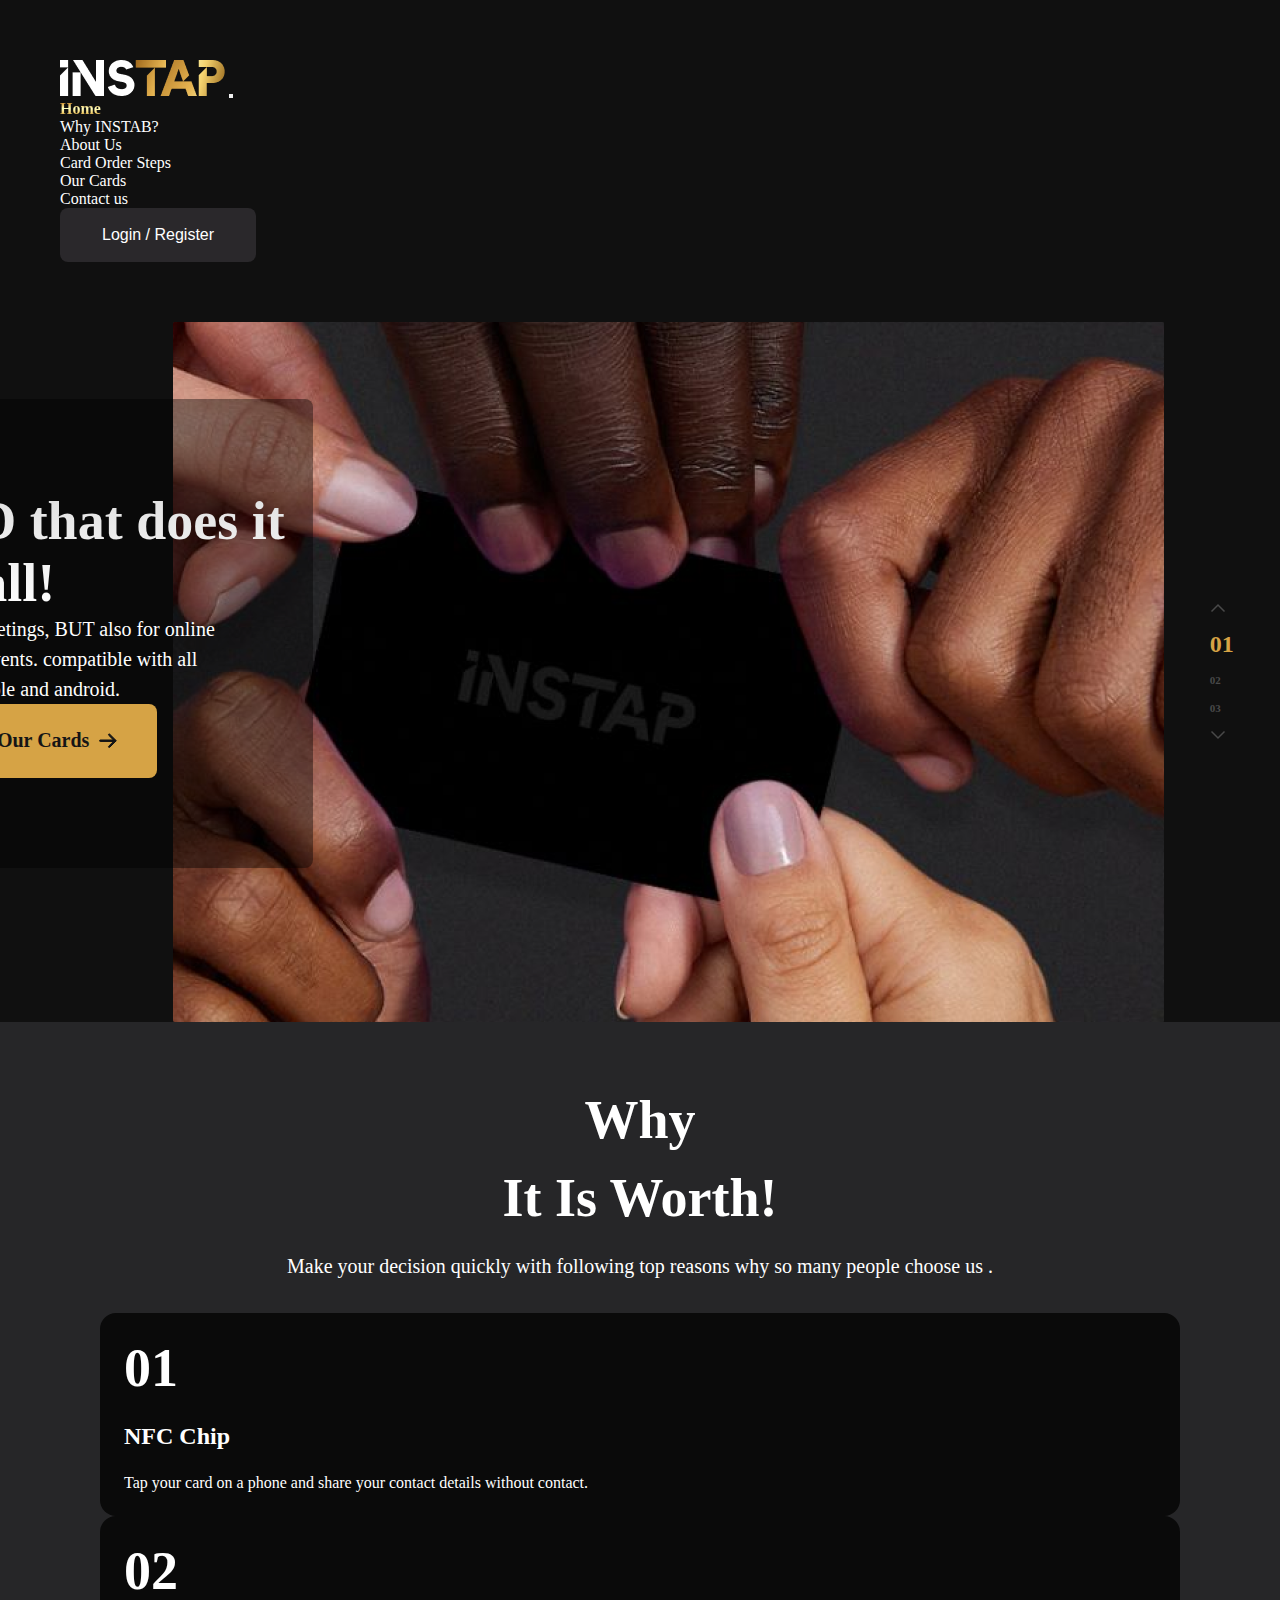
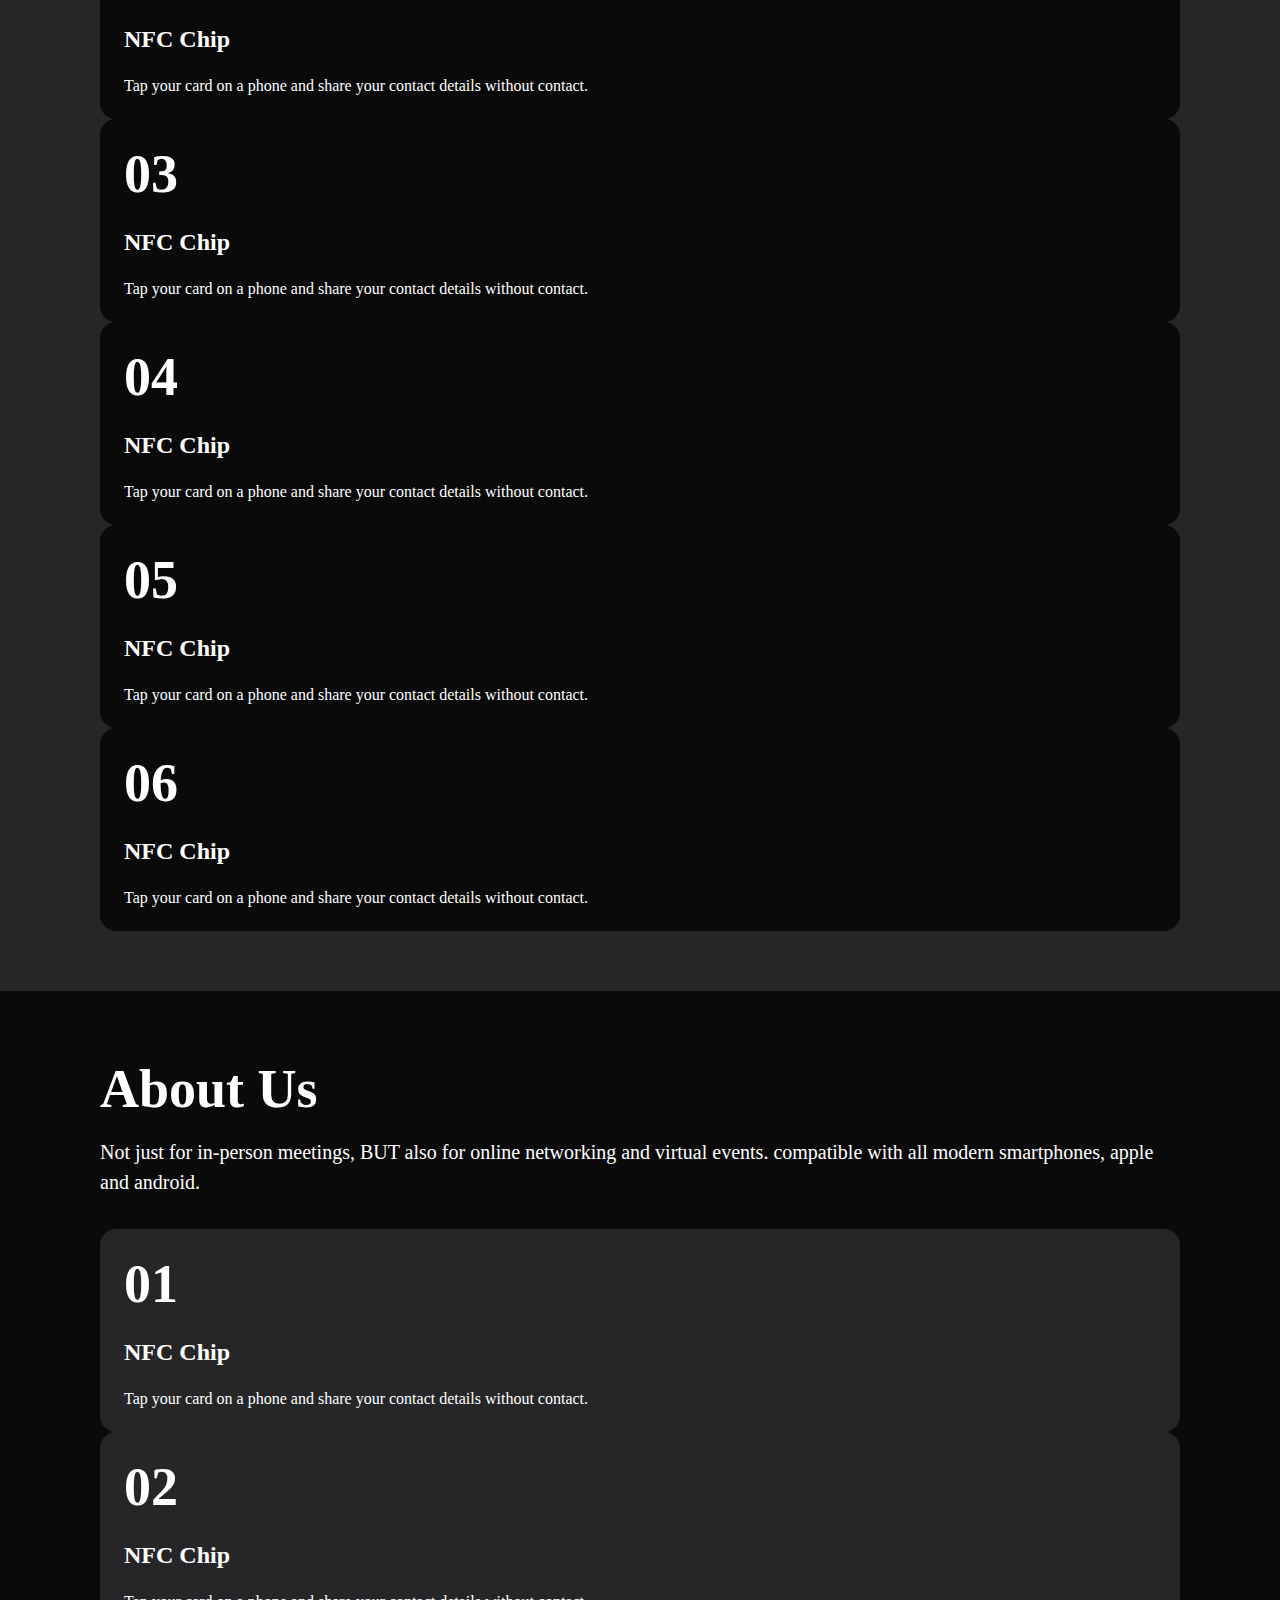
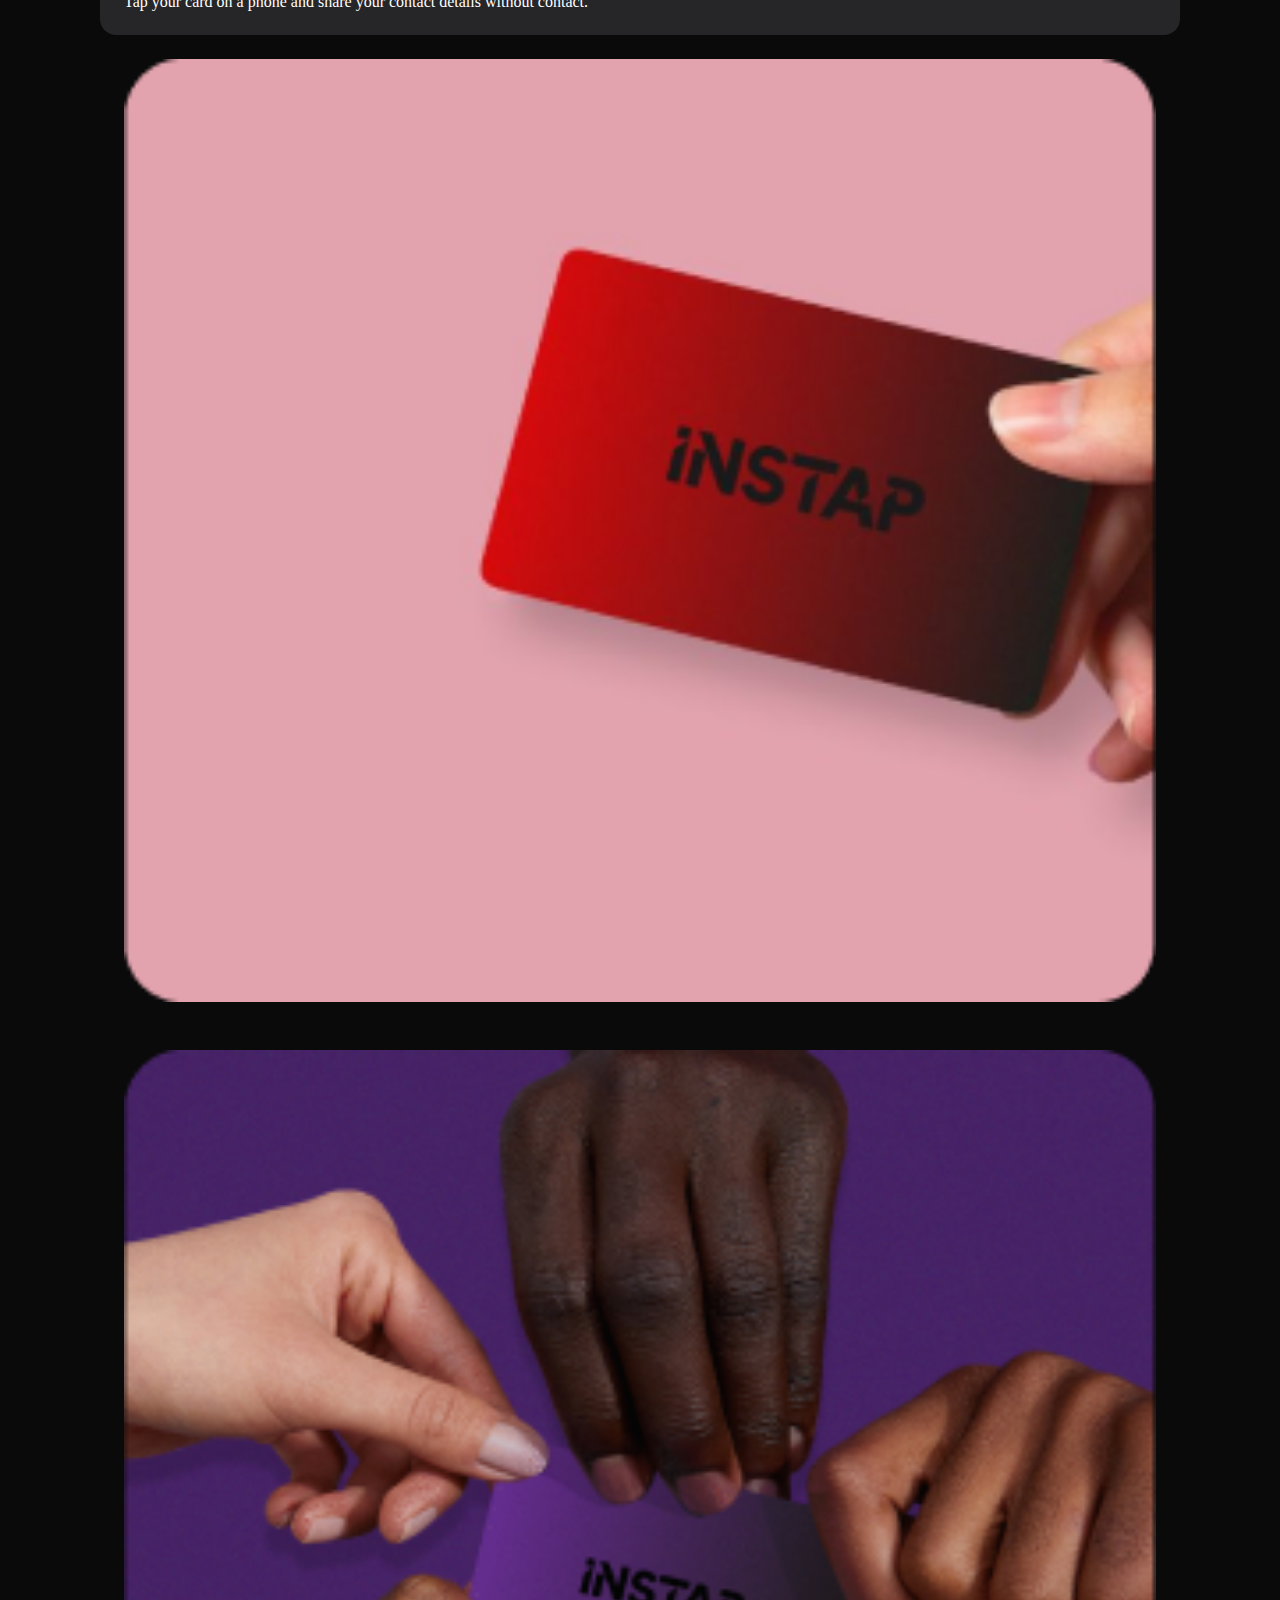
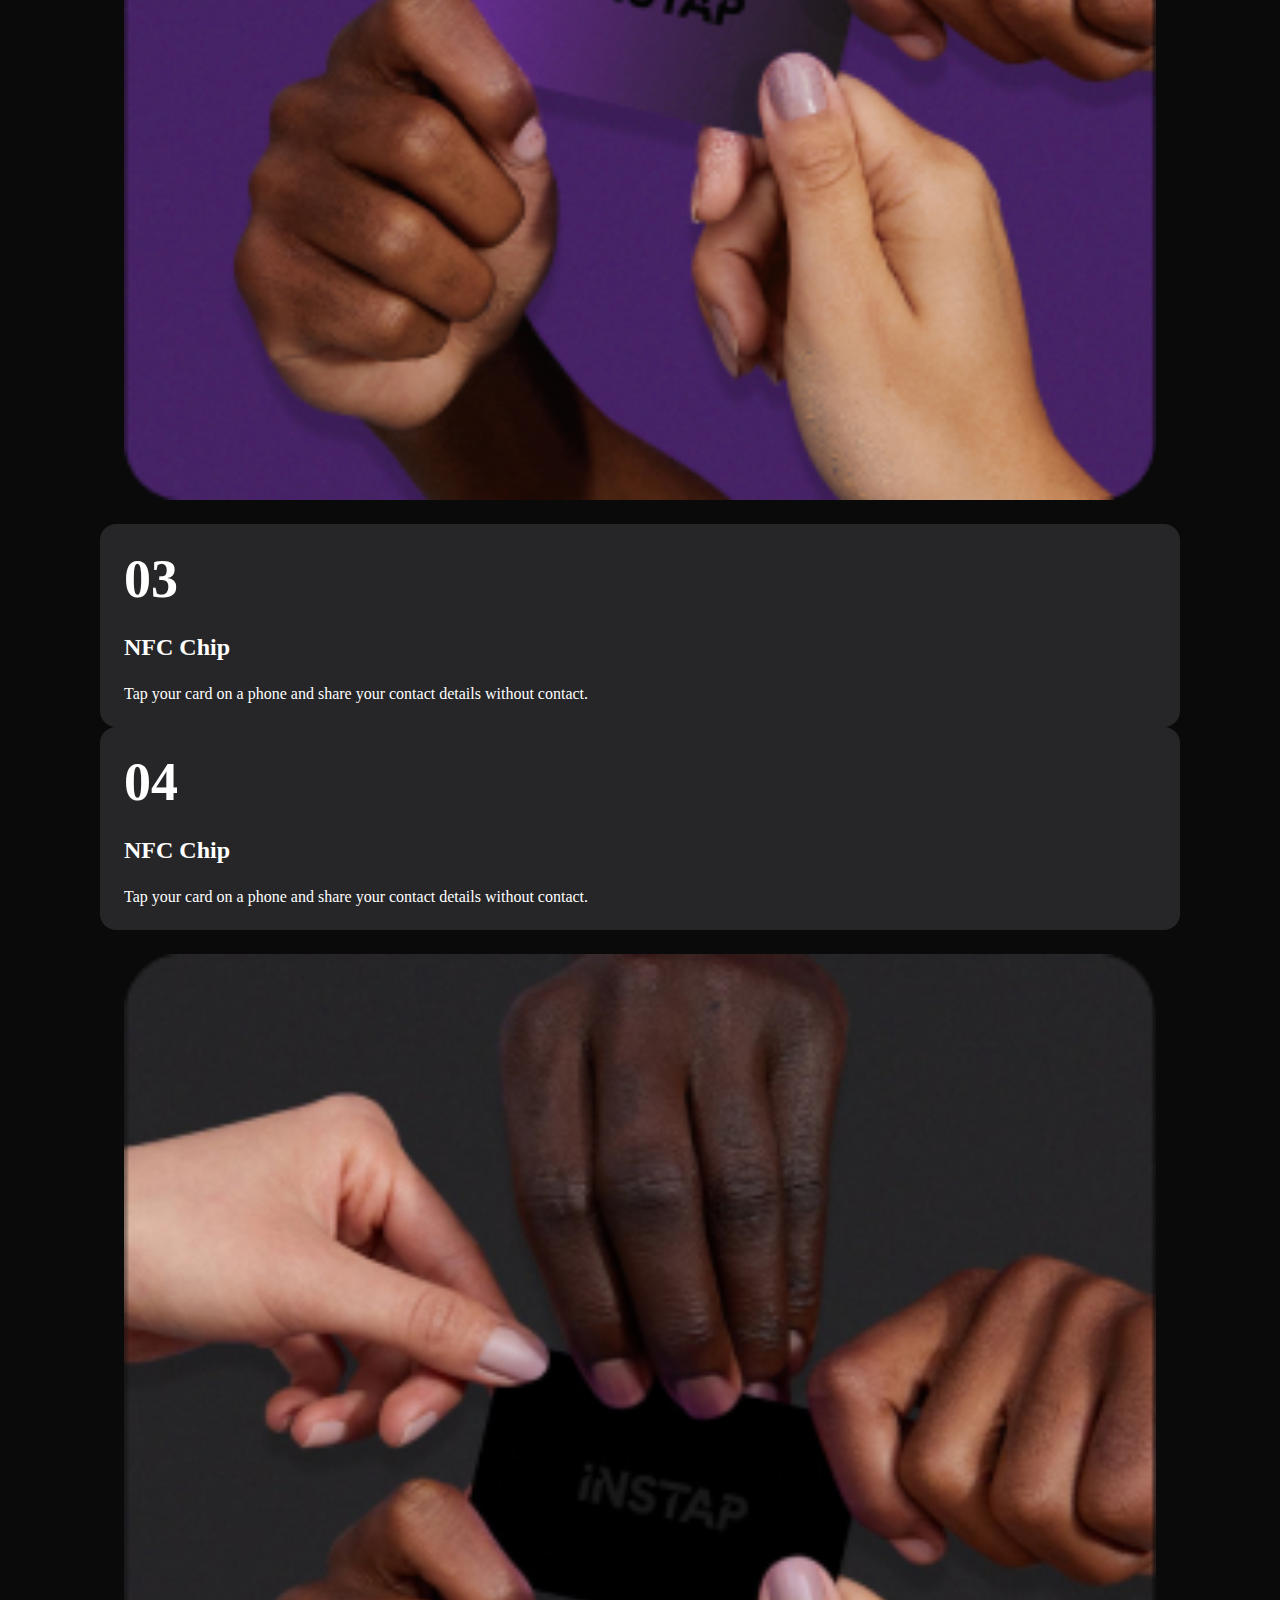
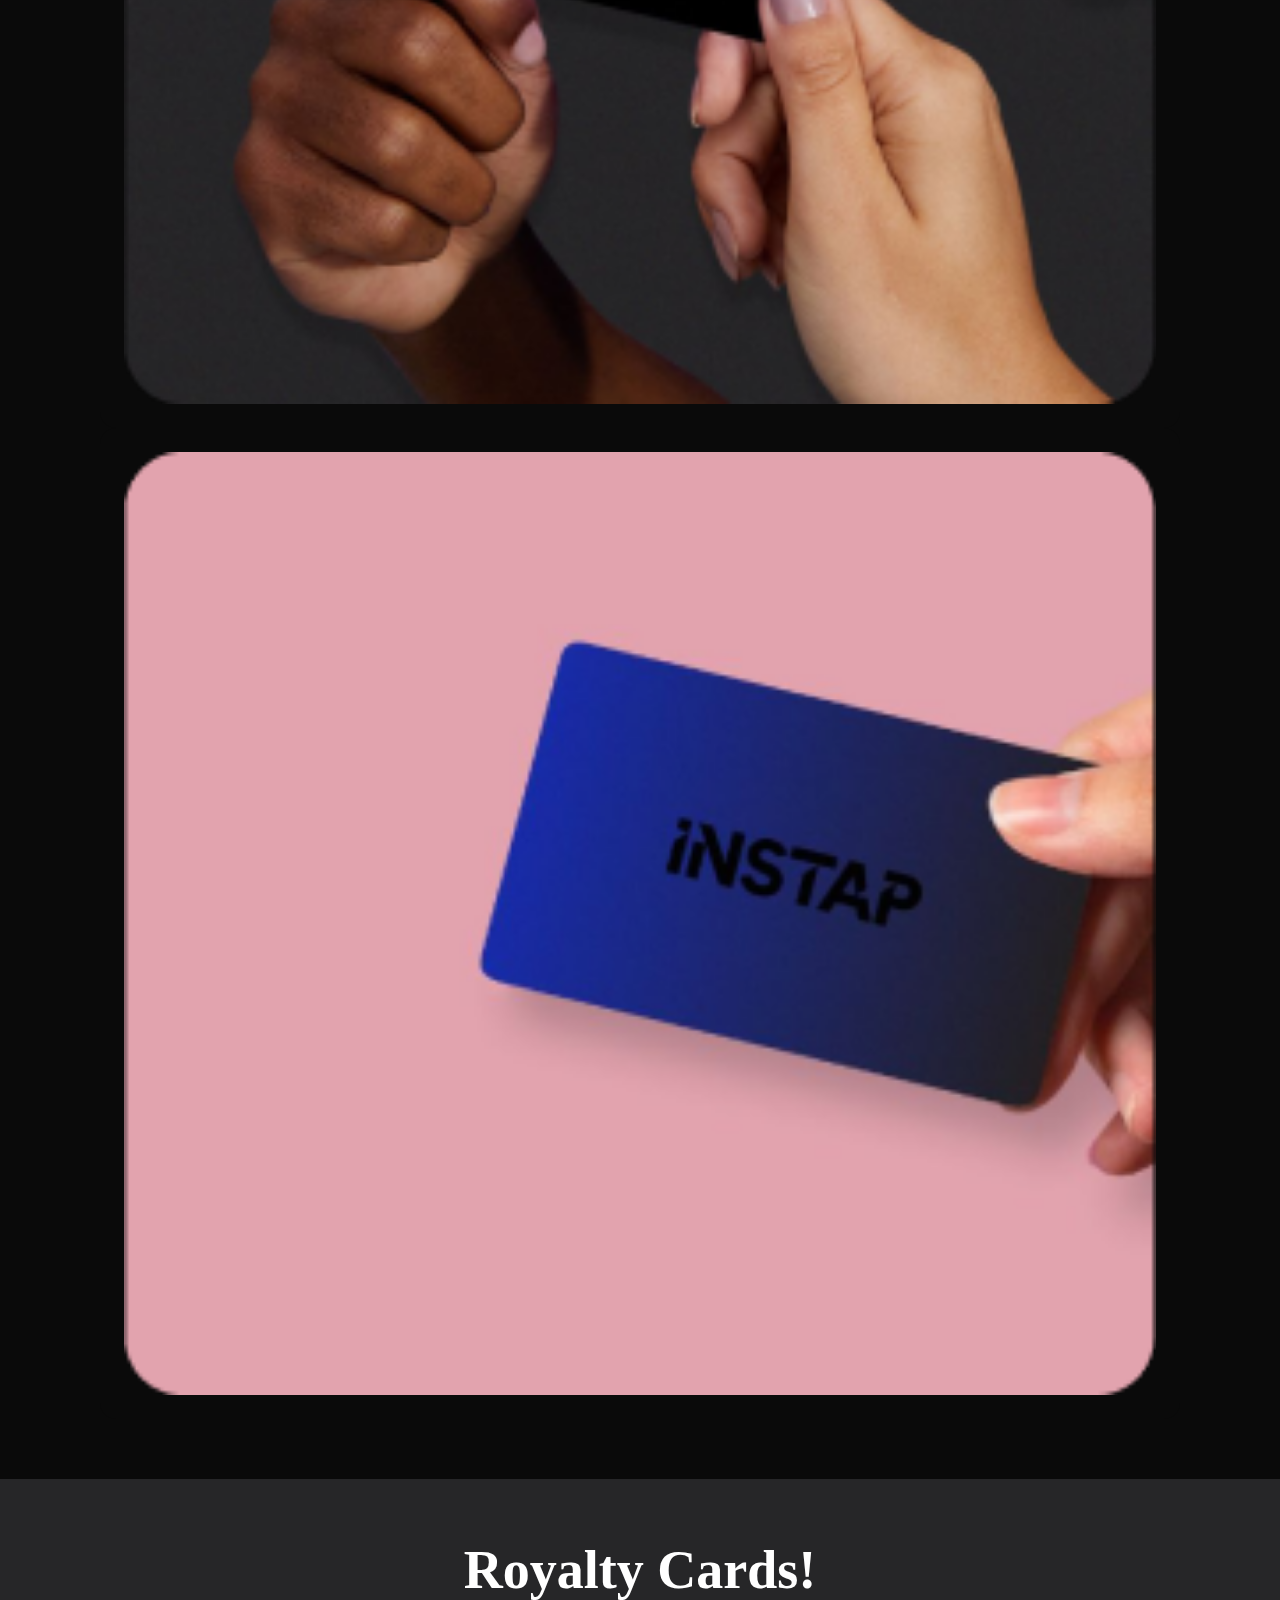
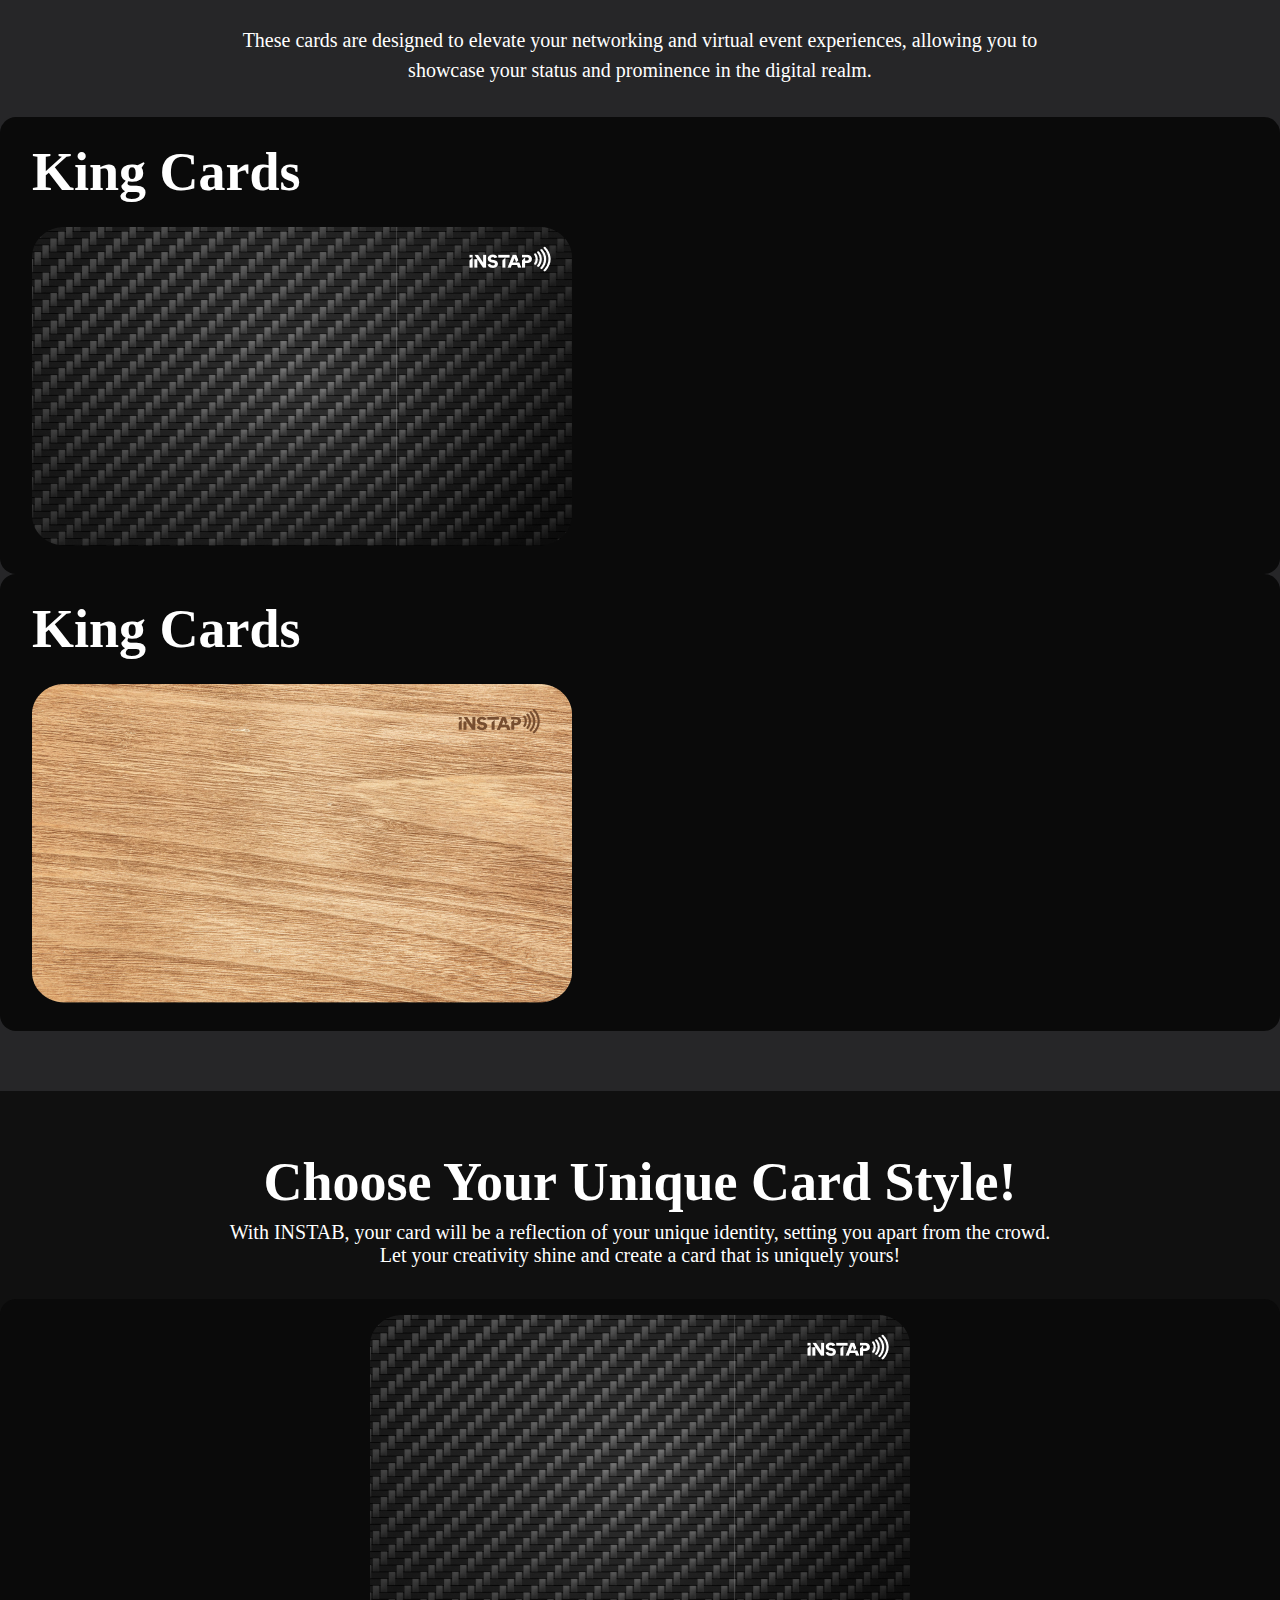
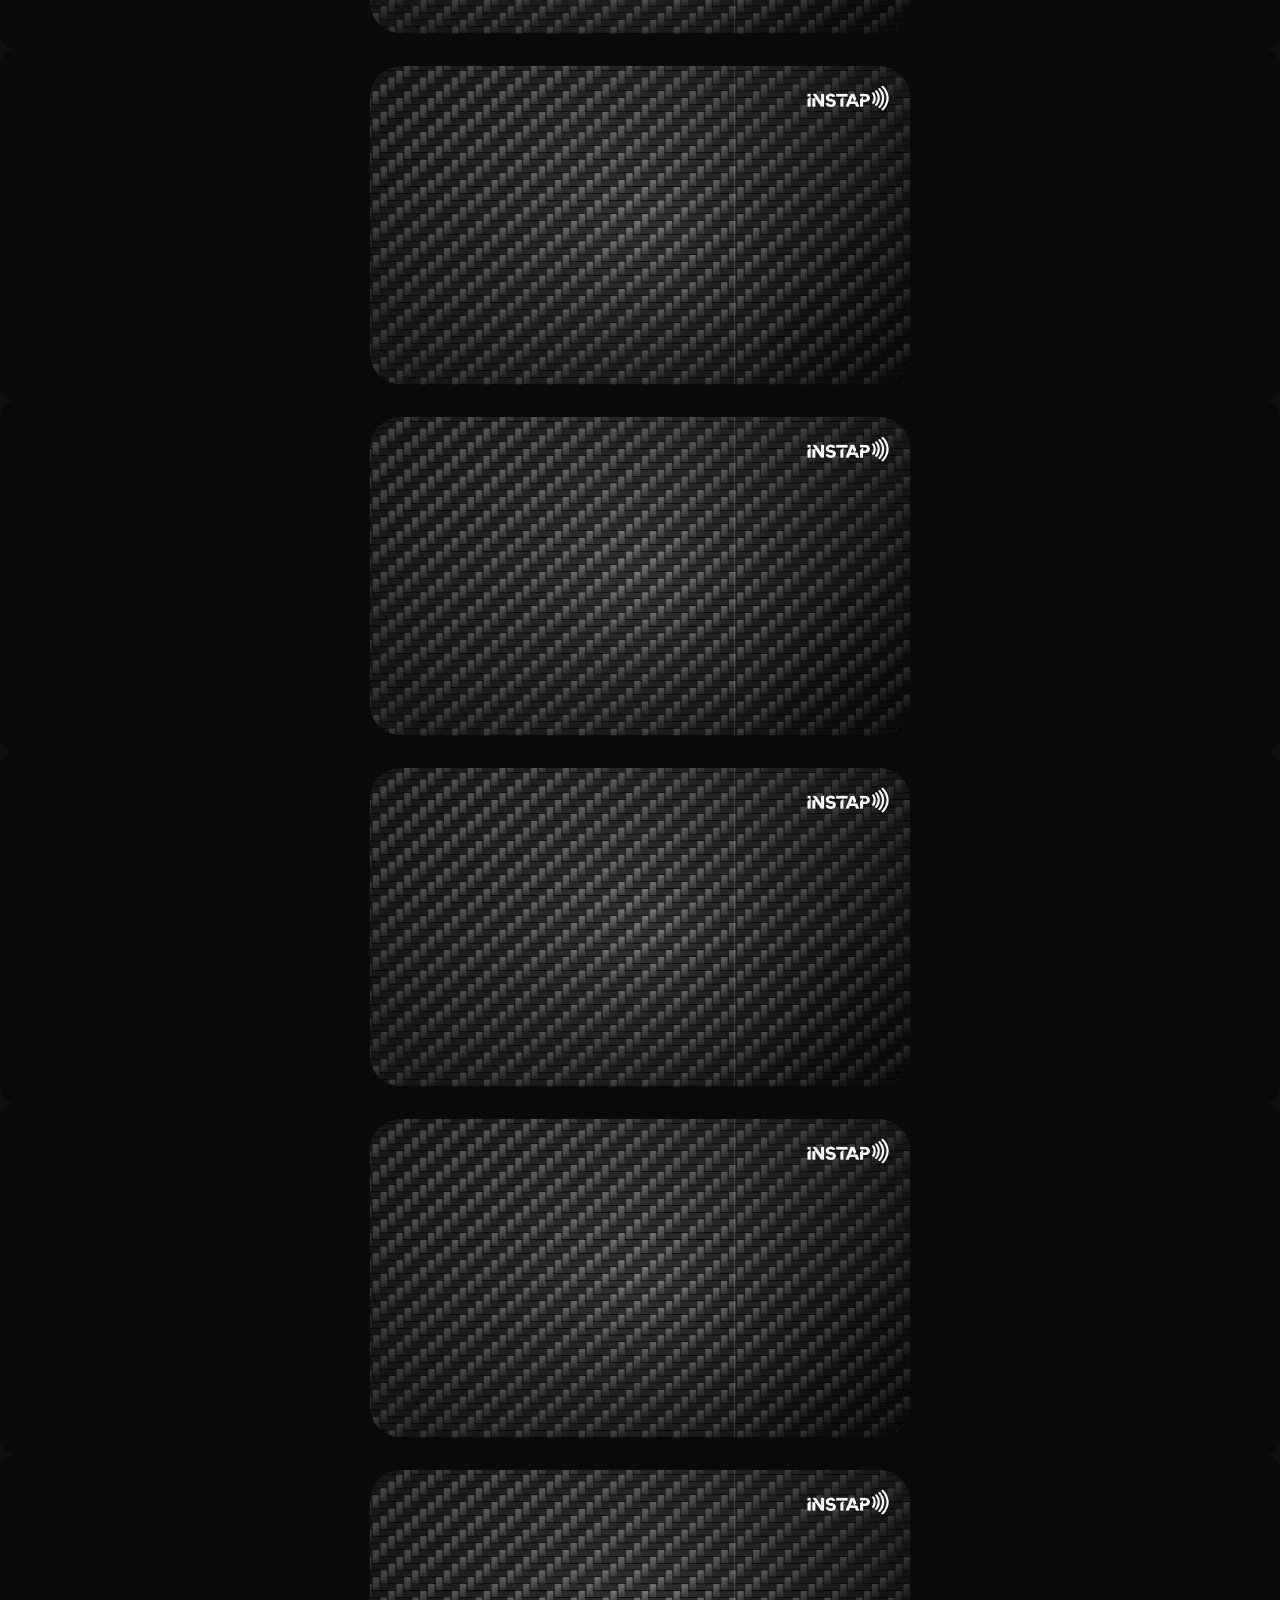
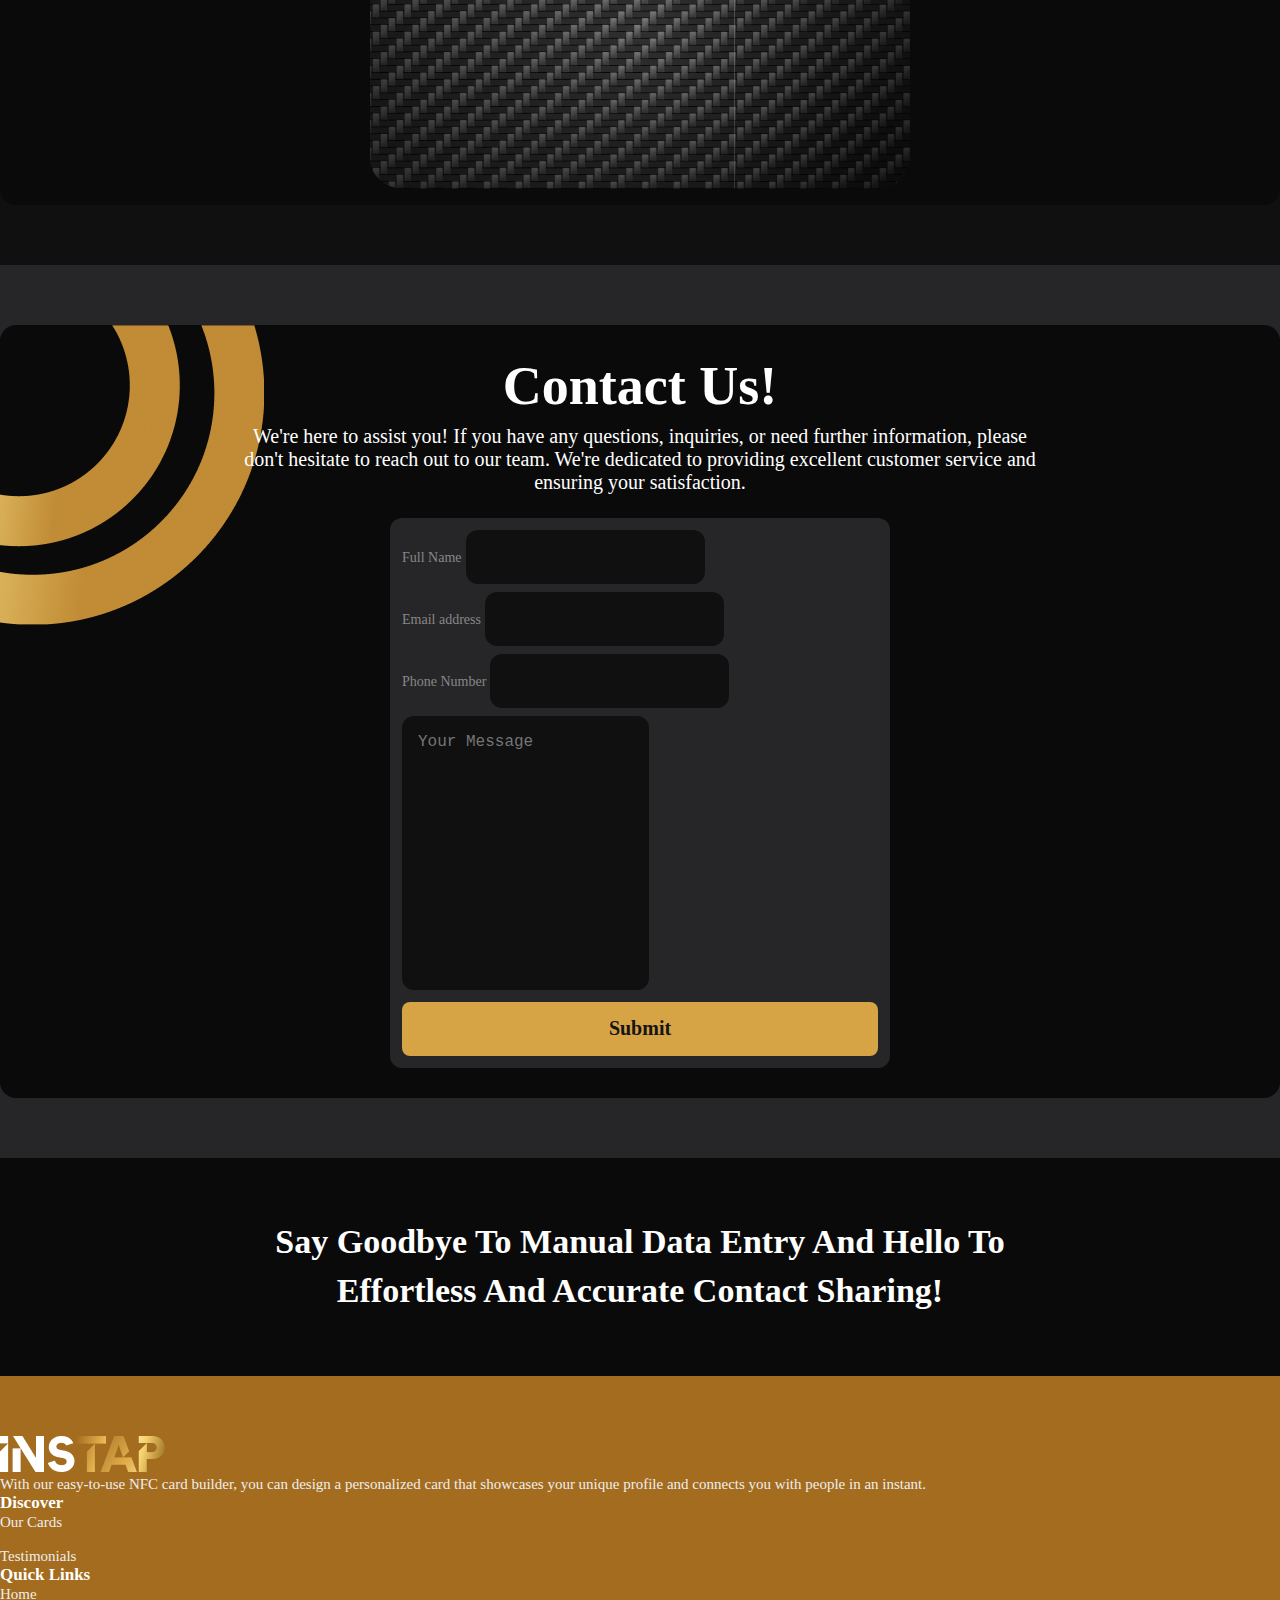
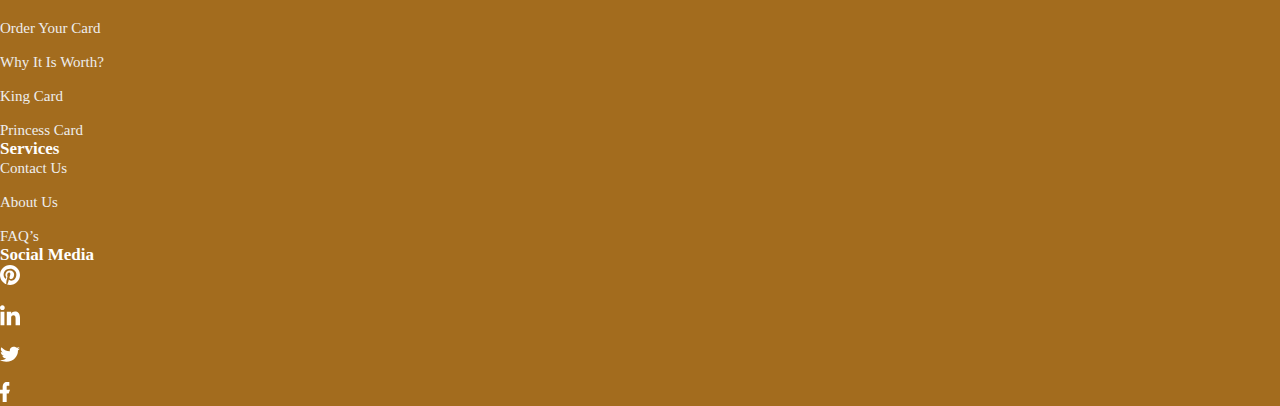
==== commit 4f4208f1: "fix slider" ====
--- a/index.html
+++ b/index.html
@@ -58,22 +58,24 @@
         <main>
             
             
-            <section class="slider">
+             <section class="slider">
                 <div class="slider-content">
                     <div class="slider-item-left">
                         <img src="./images/dots.png" alt="">
-                        <div class="slider-item-over">
-                         
-            
-                            </a>
-                        </div>
+
                     </div>
                 </div>
                 <div class="slider-dots">
                     <div class="item-dots">
                     </div>
                 </div>
-            </section>
+
+
+              
+            </section> 
+
+       
+              
             <section class="why-instap">
                 <div class="container">
                     <div class="why-instap-top">
@@ -439,7 +441,8 @@
         integrity="sha384-MrcW6ZMFYlzcLA8Nl+NtUVF0sA7MsXsP1UyJoMp4YLEuNSfAP+JcXn/tWtIaxVXM"
         crossorigin="anonymous"></script>
         <!-- <script src="https://unpkg.com/aos@2.3.1/dist/aos.js"></script> -->
-
+ 
+          
     <script src="./js/index.js"></script>
     <script>
         AOS.init();
--- a/css/style.css
+++ b/css/style.css
@@ -9,15 +9,19 @@
   list-style: none;
   padding: 0;
 }
+
 a {
   text-decoration: none;
 }
-body{
+
+body {
   overflow-x: hidden;
 }
+
 p {
   margin: 0;
 }
+
 textarea {
   resize: none;
 }
@@ -29,31 +33,35 @@
   flex-direction: column;
   overflow-x: hidden;
 }
+
 /* nav style */
-.navbar{
-    padding: 60px;
-}
-
-.navbar-light .navbar-nav .nav-link.active, .navbar-light .navbar-nav .show>.nav-link{
-    background-image: linear-gradient(#834906,#E5B350,#FFFFBE,#F5D36F,#774300);
-    -webkit-background-clip: text;
-    -webkit-text-fill-color: transparent;
-font-weight: 700;
-  
+.navbar {
+  padding: 60px;
+}
+
+.navbar-light .navbar-nav .nav-link.active,
+.navbar-light .navbar-nav .show>.nav-link {
+  background-image: linear-gradient(#834906, #E5B350, #FFFFBE, #F5D36F, #774300);
+  -webkit-background-clip: text;
+  -webkit-text-fill-color: transparent;
+  font-weight: 700;
+
 
 
 }
 
 
 .navbar-nav {
-    gap: 30px;
-}
-.navbar-light .navbar-nav .nav-link{
+  gap: 30px;
+}
+
+.navbar-light .navbar-nav .nav-link {
   color: #fff;
   font-weight: 500;
   font-size: 16px;
   margin: 0;
 }
+
 .btn-login-reg {
   background-color: #2a282b;
   height: 54px;
@@ -68,114 +76,159 @@
   line-height: 19.5px;
   font-weight: 500;
 }
+
 /* main style */
 .slider {
-background-color: rgba(16, 16, 16, 1);
-  display: flex;
-}
-.slider img{
-    max-width: 100%;
-}
-.slider-content{
-    flex: 10;
-    display: flex;
-    justify-content: space-between;
-    position: relative;
+  background-color: rgba(16, 16, 16, 1);
+  display: flex;
+  height: 700px;
+  max-width: 100%;
+  max-height: 100%;
+
+}
+
+.slider  img {
+  width: 991px;
+  height: 700px;
+  max-height: 100%;
+  max-width: 100%;
+}
+
+.slider-content {
+  flex: 10;
+  display: flex;
+  justify-content: end;
+  position: relative;
 }
 
 .slider-content .slider-item:first-child {
-    flex: 1;
-    display: flex;
-    align-items: flex-start;
-}
-.slider-dots{
-    flex: 1;
-    display: flex;
-    justify-content: center;
-    align-items: center;
-}
-.item-dots span{
-color: #494949;
-font-weight: 900;
-font-size: 11px;
-font-family: 'Noto Serif JP';
-}
-.item-dots span.active{
+  flex: 1;
+  display: flex;
+  align-items: flex-start;
+}
+
+.slider-dots {
+  flex: 1;
+  display: flex;
+  justify-content: center;
+  align-items: center;
+  transition: all 0.5s ease-in-out;
+
+}
+
+.item-dots {
+  display: flex;
+  flex-direction: column;
+  gap: 16px;
+}
+
+.item-dots span {
+  color: #494949;
+  font-weight: 900;
+  font-size: 11px;
+  font-family: 'Noto Serif JP';
+  cursor: pointer;
+  transition: all 0.5s ease-in-out;
+
+}
+
+.item-dots span.active {
   color: #D6A345;
-  
+
   font-size: 24px;
 
-  }
-.slider-item img{
+}
+
+
+.slider-item {
   width: 991px;
-}
-.slider-item-over{
-    background: rgba(0, 0, 0, 0.4);
-    border-radius: 8px;
-position: absolute;
-top: 11%;
-left: 0;
-display: flex;
-justify-content: center;
-align-items: center;
-
-width: 590px;
-height: 469px;
-
-}
-.item-over-info{
-    display: flex;
-    flex-direction: column;
-    gap: 16px;
-    width: 446px;
-}
-.item-over-info h3{
-    font-size: 54px;
-    font-weight: 900;
-    font-family: 'Noto Serif JP';
-    background-image: linear-gradient(rgba(224, 224, 224, 1),
-    rgba(255, 255, 255, 1));
-    -webkit-background-clip: text;
-    -webkit-text-fill-color: transparent;
-}
-.item-over-info h3 span{
-    background-image: linear-gradient(rgba(193, 140, 53, 1),
-    rgba(248, 224, 135, 1));
-    -webkit-background-clip: text;
-    -webkit-text-fill-color: transparent;
-}
-.item-over-info p{
-    color: #fff;
-    font-weight: 400;
-    font-size: 20px;
-    font-family: 'Product Sans';
-    line-height: 30px;
-    width: 446px;
-}
-.item-over-info a {
-    background: rgba(214, 163, 69, 1);
-    padding: 17px 40px;
-    border-radius: 8px;
-    height: 74px;
-    border: none;
-    color: rgba(21, 21, 21, 1);
-    font-family: 'Proxima Nova';
-    font-weight: 700;
-    font-size: 20px;
-    display: flex;
-    justify-content: center;
-    align-items: center;
-    gap: 10px;
-}
-.item-dots {
-  display: flex;
-  flex-direction: column;
-  gap: 16px;
-}
+  max-width: 100%;
+  opacity: 0;
+  position: absolute;
+  top: 0;
+  height: 100%;
+  transition: opacity 0.5s ease-in-out;
+}
+
+.slider-item.active {
+  display: block;
+  opacity: 1;
+  transition: all 0.5s ease-in-out;
+
+}
+
+.slider-item-over img {
+  width: 991px;
+
+  max-width: 100%;
+  max-height: 100%;
+}
+
+.slider-item-over {
+  background: rgba(0, 0, 0, 0.4);
+  border-radius: 8px;
+  position: absolute;
+  top: 11%;
+  left: -450px;
+  display: flex;
+  flex-direction: column;
+  justify-content: center;
+  align-items: center;
+  width: 590px;
+  height: 469px;
+  padding: 16px;
+
+}
+
+.slider-item-over h3 {
+  font-size: 54px;
+  text-align: center;
+  font-weight: 900;
+  font-family: 'Noto Serif JP';
+  background-image: linear-gradient(rgba(224, 224, 224, 1),
+      rgba(255, 255, 255, 1));
+  -webkit-background-clip: text;
+  -webkit-text-fill-color: transparent;
+}
+
+.slider-item-over h3 span {
+  background-image: linear-gradient(rgba(193, 140, 53, 1),
+      rgba(248, 224, 135, 1));
+  -webkit-background-clip: text;
+  -webkit-text-fill-color: transparent;
+}
+
+.slider-item-over p {
+  color: #fff;
+  font-weight: 400;
+  font-size: 20px;
+  font-family: 'Product Sans';
+  line-height: 30px;
+  width: 446px;
+}
+
+.slider-item-over a {
+  background: rgba(214, 163, 69, 1);
+  padding: 17px 40px;
+  border-radius: 8px;
+  height: 74px;
+  border: none;
+  color: rgba(21, 21, 21, 1);
+  font-family: 'Proxima Nova';
+  font-weight: 700;
+  font-size: 20px;
+  display: flex;
+  justify-content: center;
+  align-items: center;
+  gap: 10px;
+}
+
+/* slider end  */
 .why-instap {
   background: #262628;
   padding: 60px 100px;
 }
+
 .why-instap-top {
   display: flex;
   flex-direction: column;
@@ -183,6 +236,7 @@
   justify-content: center;
   align-items: center;
 }
+
 .why-instap-top-title {
   text-align: center;
   color: #fff;
@@ -191,6 +245,7 @@
   font-family: "Noto Serif JP";
   line-height: 77.6px;
 }
+
 .why-instap-top-desc {
   font-weight: 400;
   font-size: 20px;
@@ -198,6 +253,7 @@
   color: #fff;
   font-family: "Product Sans";
 }
+
 .why-items {
   background: #0a0a0a;
   padding: 24px;
@@ -206,18 +262,21 @@
   flex-direction: column;
   gap: 24px;
 }
+
 .why-items h2 {
   color: #fff;
   font-weight: 900;
   font-size: 54px;
   font-family: "Noto Serif JP";
 }
+
 .why-items span {
   font-weight: 700;
   color: #fff;
   font-size: 24px;
   font-family: "Product Sans";
 }
+
 .why-items p {
   letter-spacing: 1%;
   font-weight: 400;
@@ -230,16 +289,20 @@
   padding: 60px 100px;
   background-color: #0a0a0a;
 }
-.about-us .container ,.why-instap .container {
+
+.about-us .container,
+.why-instap .container {
   display: flex;
   flex-direction: column;
   gap: 32px;
 }
+
 .about-us-top {
   display: flex;
   flex-direction: column;
   gap: 8px;
 }
+
 .about-us-top-title {
   color: #fff;
   font-weight: 900;
@@ -247,6 +310,7 @@
   line-height: 77.6px;
   font-family: "Noto Serif JP";
 }
+
 .about-us-top-desc {
   font-weight: 400;
   font-size: 20px;
@@ -256,6 +320,7 @@
   font-weight: 400;
   color: #fff;
 }
+
 .about-us-item {
   background: #262628;
   height: 100%;
@@ -265,14 +330,17 @@
   padding: 60px 0px;
   background: #262628;
 }
-.cards img{
-    max-width: 100%;
-}
+
+.cards img {
+  max-width: 100%;
+}
+
 .cards .container {
   display: flex;
   flex-direction: column;
   gap: 32px;
 }
+
 .cards-top {
   display: flex;
   flex-direction: column;
@@ -280,11 +348,13 @@
   align-items: center;
   gap: 24px;
 }
+
 .cards-top-title {
   color: #fff;
   font-weight: 900;
   font-size: 54px;
 }
+
 .cards-top-desc {
   text-align: center;
   color: #fff;
@@ -294,6 +364,7 @@
   line-height: 30px;
   width: 65%;
 }
+
 .cards-items {
   display: flex;
   flex-direction: column;
@@ -302,6 +373,7 @@
   padding: 24px 32px;
   border-radius: 16px;
 }
+
 .card-items-title {
   color: #fff;
   font-weight: 700;
@@ -313,14 +385,17 @@
   padding: 60px 0px;
   background: #101010;
 }
-.choose-card img{
-    max-width: 100%;
-}
+
+.choose-card img {
+  max-width: 100%;
+}
+
 .choose-card .container {
   display: flex;
   flex-direction: column;
   gap: 32px;
 }
+
 .choose-card-top {
   display: flex;
   justify-content: center;
@@ -328,12 +403,14 @@
   align-items: center;
   gap: 8px;
 }
+
 .choose-card-top-title {
   color: #fff;
   font-weight: 900;
   font-size: 54px;
   font-family: "Noto Serif JP";
 }
+
 .choose-card-top-desc {
   color: #fff;
   font-weight: 400;
@@ -342,6 +419,7 @@
   text-align: center;
   width: 65%;
 }
+
 .choose-card-item {
   background: #0a0a0a;
   border-radius: 16px;
@@ -355,6 +433,7 @@
   padding: 60px 0px;
   background: #262628;
 }
+
 .contact-us .container {
   background: #0a0a0a;
   border-radius: 16px;
@@ -366,6 +445,7 @@
   padding: 30px;
   position: relative;
 }
+
 .contact-us-top {
   gap: 8px;
   display: flex;
@@ -374,12 +454,14 @@
   flex-direction: column;
   z-index: 2;
 }
+
 .contact-us-top-title {
   color: #fff;
   font-weight: 900;
   font-size: 54px;
   font-family: "Noto Serif JP";
 }
+
 .contact-us-top-desc {
   color: #fff;
   font-size: 20px;
@@ -388,6 +470,7 @@
   font-weight: 400;
   text-align: center;
 }
+
 form {
   background: #262628;
   border-radius: 12px;
@@ -398,17 +481,21 @@
   width: 500px;
   max-width: 100%;
 }
+
 .form-label {
   color: #878787;
   font-weight: 400;
   font-size: 14px;
   font-family: "Product Sans";
 }
-.contact-us form .form-control,.contact-us form .form-control:focus{
+
+.contact-us form .form-control,
+.contact-us form .form-control:focus {
   background: #101010;
   height: 54px;
   padding: 17px 16px;
 }
+
 form .form-control,
 form .form-control:focus {
   background: transparent;
@@ -419,6 +506,7 @@
   font-size: 16px;
   outline: none;
 }
+
 .btn-form {
   background: #d6a345;
   border: none;
@@ -433,12 +521,14 @@
   font-weight: 700;
   font-family: "Proxima Nova";
 }
+
 .img-contact {
   position: absolute;
   left: 0px;
   top: 0px;
   z-index: 1;
 }
+
 .say-goodbye {
   background: #0a0a0a;
   padding: 60px 100px;
@@ -446,6 +536,7 @@
   justify-content: center;
   align-items: center;
 }
+
 .say-goodbye p {
   color: #fff;
   font-weight: 900;
@@ -464,10 +555,12 @@
   background-color: #a36c1e;
 
 }
+
 .footer-items {
   display: flex;
   gap: 81px;
 }
+
 .footer-item {
   flex: 1;
 }
@@ -478,16 +571,19 @@
   flex-direction: column;
   gap: 16px;
 }
+
 .footer-desc {
   color: #eee;
   font-weight: 400;
   font-size: 15px;
 }
+
 .footer-item-title {
   color: #fff;
   font-weight: 700;
   font-size: 17px;
 }
+
 .footer-list li a {
   color: #eee;
   font-weight: 400;
@@ -496,60 +592,70 @@
 
 
 /* payment method page */
-.payment{
+.payment {
   padding: 60px 0px;
 }
 
-.card-order{
+.card-order {
   display: flex;
   justify-content: space-between;
   flex-direction: column;
 }
-.card-order-top{
+
+.card-order-top {
   display: flex;
   flex-direction: column;
   gap: 8px;
 }
-.card-order-top h1{
-  color:#E0E0E0;
+
+.card-order-top h1 {
+  color: #E0E0E0;
   font-size: 54px;
   font-weight: 900;
   font-family: 'Noto Serif JP';
 }
+
 .card-order-top p {
   color: #fff;
   font-weight: 400;
   font-size: 20px;
   font-family: 'Product Sans';
 }
-.form-payment{
+
+.form-payment {
   background: transparent;
   width: 100%;
 }
-.payment-input-item{
+
+.payment-input-item {
   background: #262628;
   display: flex;
   flex-direction: column;
-  padding:24px;
+  padding: 24px;
   border-radius: 8px;
   height: 74px;
 }
-.form-control, .form-control:focus{
+
+.form-control,
+.form-control:focus {
   padding: 0px;
   height: auto;
   background: transparent;
 }
+
 .form-label {
   margin: 0;
 }
-.invalid-feedback{
-color: #9C6717;
-font-size: 14px;
-font-weight: 400;
-display: block;
-margin-left: 25px;
-}
-.upload{
+
+.invalid-feedback {
+  color: #9C6717;
+  font-size: 14px;
+  font-weight: 400;
+  display: block;
+  margin-left: 25px;
+}
+
+.upload {
   background: #262628;
   display: flex;
   justify-content: center;
@@ -561,13 +667,15 @@
   border: 1px dotted #fff;
   padding: 24px;
 }
-.upload-img{
+
+.upload-img {
   display: flex;
   flex-direction: column;
   justify-content: center;
   align-items: center;
   gap: 8px;
 }
+
 .upload p {
   color: #fff;
   font-size: 14px;
@@ -576,7 +684,8 @@
   font-family: 400;
   font-style: italic;
 }
-.btn-form-payment{
+
+.btn-form-payment {
   display: flex;
   justify-content: center;
   align-items: center;
@@ -591,7 +700,8 @@
   font-size: 20px;
 
 }
-.card-images{
+
+.card-images {
   display: flex;
   flex-direction: column;
   background: #262628;
@@ -600,7 +710,8 @@
   border-radius: 16px;
   min-height: 676px;
 }
-.modal-content{
+
+.modal-content {
   background: #262628;
   padding: 34px;
   min-height: 659px;
@@ -611,40 +722,49 @@
   justify-content: center;
   align-items: center;
 }
-.modal-header,.modal-footer{
+
+.modal-header,
+.modal-footer {
   border-bottom: none;
   border-top: none;
   width: 100%;
 }
+
 .modal-header {
   flex-direction: column;
   gap: 8px;
 }
-.modal-header h5{
+
+.modal-header h5 {
   color: #E0E0E0;
   font-weight: 900;
   font-size: 44px;
   font-family: 'Noto Serif JP';
 }
-.modal-header p{
+
+.modal-header p {
   color: #fff;
   font-size: 20px;
   font-weight: 400;
   font-family: 'Product Sans';
 }
-.modal-header p > span{
+
+.modal-header p>span {
   font-weight: 700;
 }
-.modal-header-title{
-  display: flex;
-  flex-direction: column;
-  justify-content: center;
-  align-items: center;
-}
+
+.modal-header-title {
+  display: flex;
+  flex-direction: column;
+  justify-content: center;
+  align-items: center;
+}
+
 .modal-header-title p {
   text-align: center;
 }
-.btn-confirm{
+
+.btn-confirm {
   display: flex;
   justify-content: center;
   align-items: center;
@@ -660,21 +780,25 @@
   font-size: 20px;
   font-family: 'Proxima Nova';
 }
-.btn-confirm:hover{
-background: transparent;
-color: #D6A345;
-}
+
+.btn-confirm:hover {
+  background: transparent;
+  color: #D6A345;
+}
+
 /* payment form page style 3 step*/
 .section-pay {
- 
+
   padding-bottom: 20px;
 }
+
 .section-pay .container {
   display: flex;
   justify-content: center;
   align-items: center;
 }
-.pay{
+
+.pay {
   background: #262628;
   padding: 24px;
   display: flex;
@@ -683,19 +807,22 @@
   border-radius: 16px;
   min-height: 1058px;
   /* min-width: 638px; */
-  
-}
-.pay-top{
+
+}
+
+.pay-top {
   display: flex;
   justify-content: space-between;
   align-items: center;
   min-height: 60px;
 }
-.pay-title{
+
+.pay-title {
   display: flex;
   align-items: center;
   gap: 16px;
 }
+
 .arrow {
   background: #101010;
   width: 42px;
@@ -706,7 +833,8 @@
   align-items: center;
 
 }
-.arrow svg{
+
+.arrow svg {
   background-color: #262628;
   width: 22px;
   height: 22px;
@@ -715,13 +843,16 @@
   align-items: center;
   border-radius: 8px;
 }
-.pay-title h1 ,.total-pay{
+
+.pay-title h1,
+.total-pay {
   color: #E0E0E0;
   font-size: 42px;
   font-weight: 900;
   font-family: 'Noto Serif JP';
 }
-.form-pay{
+
+.form-pay {
   display: flex;
   flex-direction: column;
   gap: 16px;
@@ -729,51 +860,55 @@
   /* min-width: 590px; */
 
 }
-.form-pay-title{
+
+.form-pay-title {
   color: #fff;
   font-weight: 400;
   font-size: 20px;
   font-family: 'Product Sans';
 }
-.bg-form
-{
+
+.bg-form {
   background: #181818;
   padding: 24px;
   height: 74px;
   border-radius: 8px;
 }
-.credit-visa
-{
+
+.credit-visa {
 
   display: flex;
   justify-content: space-between;
 }
-.credit
-{
+
+.credit {
   display: flex;
   align-items: center;
   gap: 8px;
 }
-.credit p{
+
+.credit p {
   color: #fff;
   font-weight: 400;
   font-size: 16px;
   font-family: 'Product Sans';
 }
-.input-pay{
-  display: flex;
-  flex-direction: column;
-
-}
-
-
-.input-pay label{
+
+.input-pay {
+  display: flex;
+  flex-direction: column;
+
+}
+
+
+.input-pay label {
   color: #868686;
   font-size: 14px;
   font-family: 'Product Sans';
   font-weight: 400;
 }
-.input-pay input{
+
+.input-pay input {
   border: none;
   padding: 0px 0px 0px 8px;
   background-color: transparent;
@@ -782,15 +917,21 @@
   font-weight: 400;
   font-family: 'Product Sans';
 }
-.form-control:focus ,.form-control.is-invalid:focus, .was-validated .form-control:invalid:focus{
+
+.form-control:focus,
+.form-control.is-invalid:focus,
+.was-validated .form-control:invalid:focus {
   box-shadow: none;
 }
-.user-details{
+
+.user-details {
   display: flex;
   justify-content: space-between;
   gap: 10px;
 }
-.paypal,.cash-on-delivery{
+
+.paypal,
+.cash-on-delivery {
   background-color: #181818;
   padding: 24px;
   height: 74px;
@@ -799,159 +940,208 @@
   justify-content: space-between;
   opacity: 40%;
 }
-.form-check-label{
+
+.form-check-label {
   font-size: 16px;
   font-family: 'Product Sans';
   font-weight: 400;
   color: #fff;
 }
+
 /* Conratulation page style */
-.conratulation{
+.conratulation {
   padding-bottom: 20px;
 
 }
-.conratulation .container{
-  display: flex;
-  justify-content: center;
-  align-items: center;
-}
-.conratulation-items{
-background-color: #262628;
-min-height: 596px;
-min-width: 638px;
-max-width: 100%;
-padding: 24px;
-border-radius: 16px;
-display: flex;
-justify-content: center;
-flex-direction: column;
-gap: 32px;
-align-items: center;
-}
-.conratulation-items h1{
+
+.conratulation .container {
+  display: flex;
+  justify-content: center;
+  align-items: center;
+}
+
+.conratulation-items {
+  background-color: #262628;
+  min-height: 596px;
+  min-width: 638px;
+  max-width: 100%;
+  padding: 24px;
+  border-radius: 16px;
+  display: flex;
+  justify-content: center;
+  flex-direction: column;
+  gap: 32px;
+  align-items: center;
+}
+
+.conratulation-items h1 {
   color: #E0E0E0;
   font-weight: 900;
   font-size: 42px;
   font-family: 'Noto Serif JP';
 }
+
 .conratulation-items p {
   color: #fff;
   font-size: 20px;
   font-weight: 400;
-width: 542px;
-max-width: 100%;
+  width: 542px;
+  max-width: 100%;
   font-family: 'Product Sans';
   text-align: center;
 }
-.conratulation-items .input-pay{
+
+.conratulation-items .input-pay {
   width: 100%;
 }
+
 .conratulation-items .input-pay input {
-width: 100%;
-color: #fff;
-font-size: 16px;
-font-weight: 400;
-}
-@media (max-width: 575.98px) { 
-    .navbar-light .navbar-toggler{
-        background: #262628;
-    }
-    .navbar-brand img{
-        width: 160px;
-        max-width: 100%;
-    }
-    .navbar{
-        padding: 16px 0;
-    }
-    .why-instap,.about-us,.say-goodbye {
-        padding:60px 0px;    
+  width: 100%;
+  color: #fff;
+  font-size: 16px;
+  font-weight: 400;
+}
+
+@media (max-width: 575.98px) {
+  .navbar-light .navbar-toggler {
+    background: #262628;
+  }
+
+  .navbar-brand img {
+    width: 160px;
+    max-width: 100%;
+  }
+
+  .navbar {
+    padding: 16px 0;
+  }
+
+  .why-instap,
+  .about-us,
+  .say-goodbye {
+    padding: 60px 0px;
+
+  }
+
+  .slider {
+    height: 250px;
+  }
+
+  .slider-item-over {
+    left: 0px;
+  }
+
+  .slider-item img{
     
-    }
-    .item-over-info h3{
-      font-size: 20px;
-    }
-    .item-over-info p{
+    width: 991px;
+    height: 250px;
+    max-height: 100%;
+    max-width: 100%;
+  }
+
+  .slider-item-over h3 {
+    font-size: 20px;
+  }
+
+  .slider-item-over p {
     font-size: 16px;
     line-height: 1.2;
     width: 100%;
-    }
-    .slider-item-over{
-      width: 298px;
-      padding: 16px;
-      height: 200px;
-    }
-    .item-over-info a{
-      height: 45px;
-      font-size: 16px;
-    }
-    .why-instap{
-        line-height: 61px;
-    }
-    .why-instap-top-desc {
-        line-height: 27px;
-    }
-
-    .why-items{
-        gap: 0;
-    }
-    .why-instap p{
-        line-height: 2;
-    }
-    .cards-top-desc,.choose-card-top-desc,.contact-us-top-desc ,.say-goodbye p{
-width: 100%;
-font-size: 16px;
-line-height: 2;
-    }
-.conratulation-items{
-min-width: 300px;
-padding: 2px;
-gap: 12px;
-}
-.conratulation-items h1 {
-  font-size: 20px;
-}
-.conratulation-items p{
-  font-size: 16px;
-}
-.modal-content{
-  min-width: 300px;
-  min-height: 265px;
-}
-.modal-content .modal-body img{
-  max-width: 100%;
-}
-.modal-header h5{
-  font-size: 20px;
-}
-.modal-header p {
-  font-size: 16px;
-  text-align: center;
-}
-.btn-confirm{
-  font-size: 16px;
-}
-form{
-  padding: 0px;
-}
-.pay{
-  max-width: 100%;
-  padding: 5px;
-}
-.pay-title h1, .total-pay{
-  font-size: 20px;
-}
-    .footer-items{
-        column-gap: 20px;
-        row-gap: 0px;
-    }
-    .footer-item, .footer-list{
-        gap: 10px;
-    }
-}
-
-
-
-
-
-
-
+  }
+
+  .slider-item-over {
+    width: 298px;
+    padding: 16px;
+    height: 200px;
+  }
+
+  .slider-item-over a {
+    height: 45px;
+    font-size: 16px;
+  }
+
+  .why-instap {
+    line-height: 61px;
+  }
+
+  .why-instap-top-desc {
+    line-height: 27px;
+  }
+
+  .why-items {
+    gap: 0;
+  }
+
+  .why-instap p {
+    line-height: 2;
+  }
+
+  .cards-top-desc,
+  .choose-card-top-desc,
+  .contact-us-top-desc,
+  .say-goodbye p {
+    width: 100%;
+    font-size: 16px;
+    line-height: 2;
+  }
+
+  .conratulation-items {
+    min-width: 300px;
+    padding: 2px;
+    gap: 12px;
+  }
+
+  .conratulation-items h1 {
+    font-size: 20px;
+  }
+
+  .conratulation-items p {
+    font-size: 16px;
+  }
+
+  .modal-content {
+    min-width: 300px;
+    min-height: 265px;
+  }
+
+  .modal-content .modal-body img {
+    max-width: 100%;
+  }
+
+  .modal-header h5 {
+    font-size: 20px;
+  }
+
+  .modal-header p {
+    font-size: 16px;
+    text-align: center;
+  }
+
+  .btn-confirm {
+    font-size: 16px;
+  }
+
+  form {
+    padding: 0px;
+  }
+
+  .pay {
+    max-width: 100%;
+    padding: 5px;
+  }
+
+  .pay-title h1,
+  .total-pay {
+    font-size: 20px;
+  }
+
+  .footer-items {
+    column-gap: 20px;
+    row-gap: 0px;
+  }
+
+  .footer-item,
+  .footer-list {
+    gap: 10px;
+  }
+}